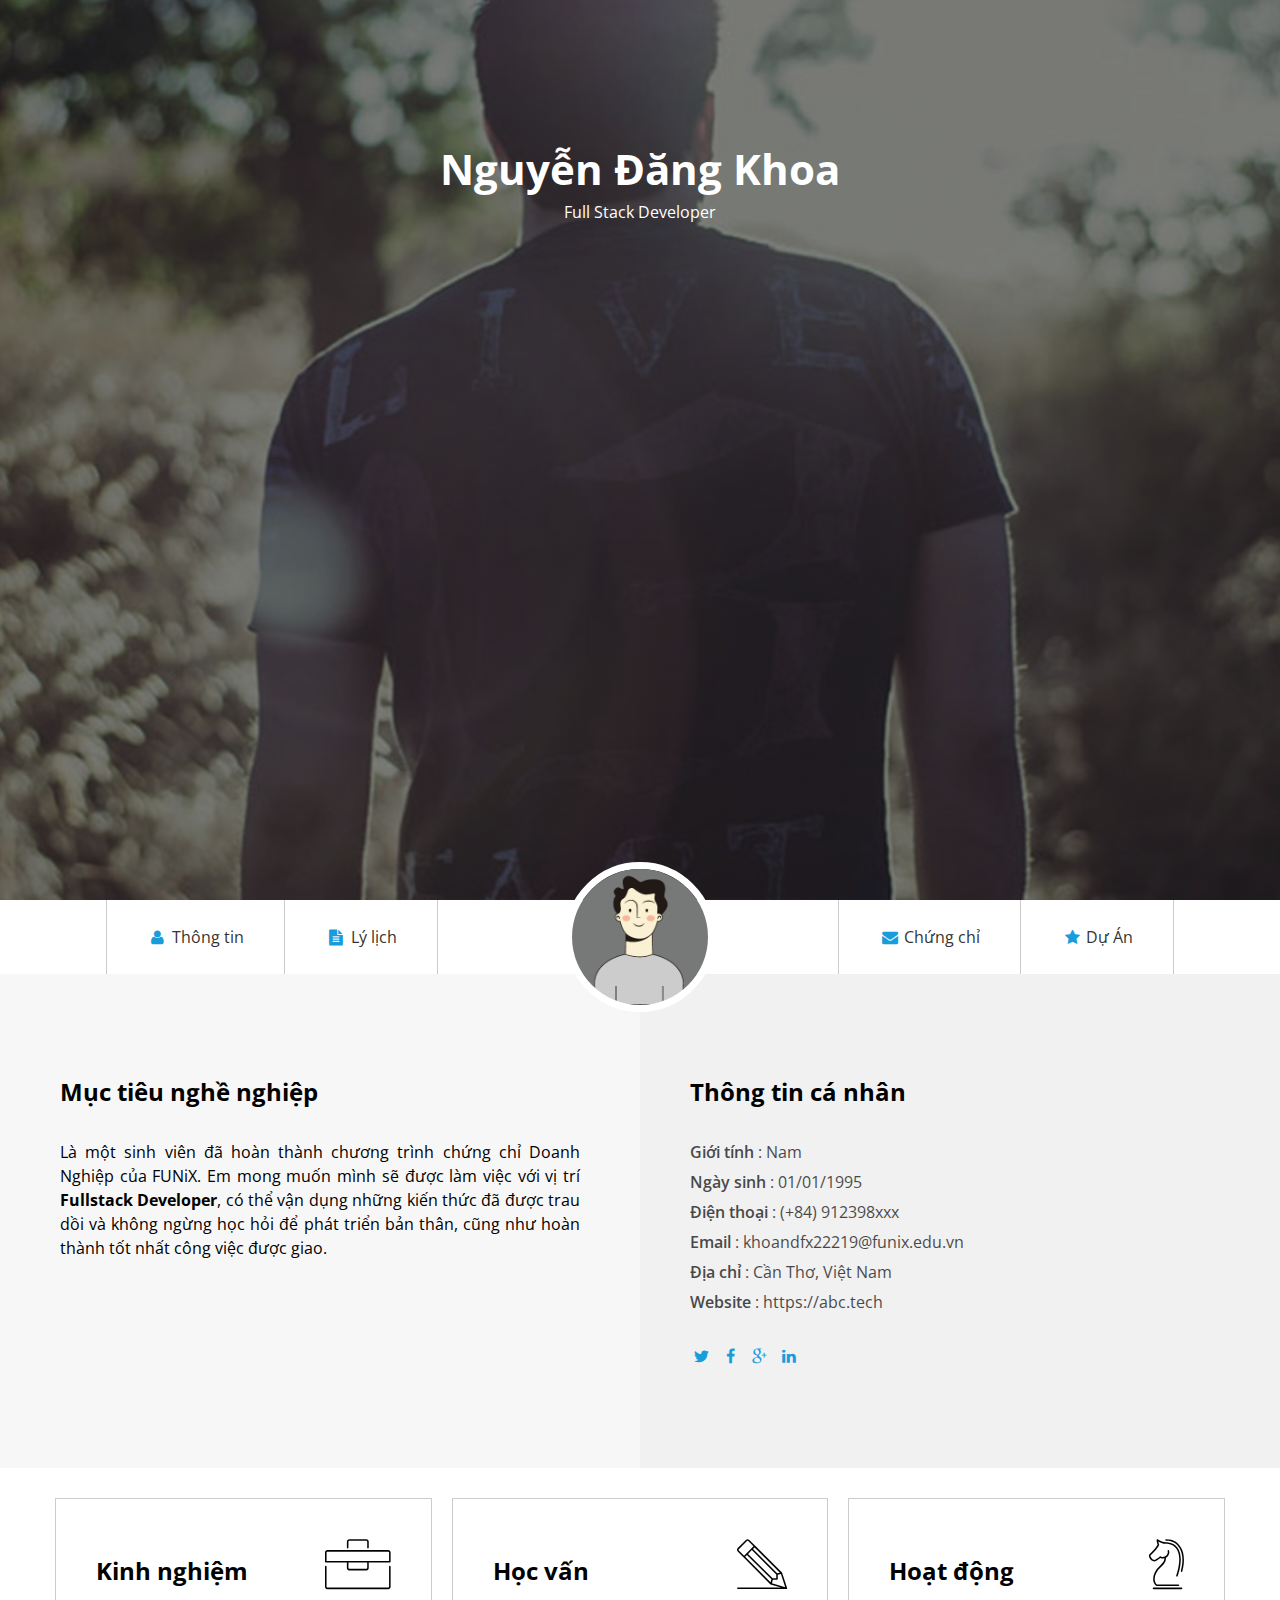
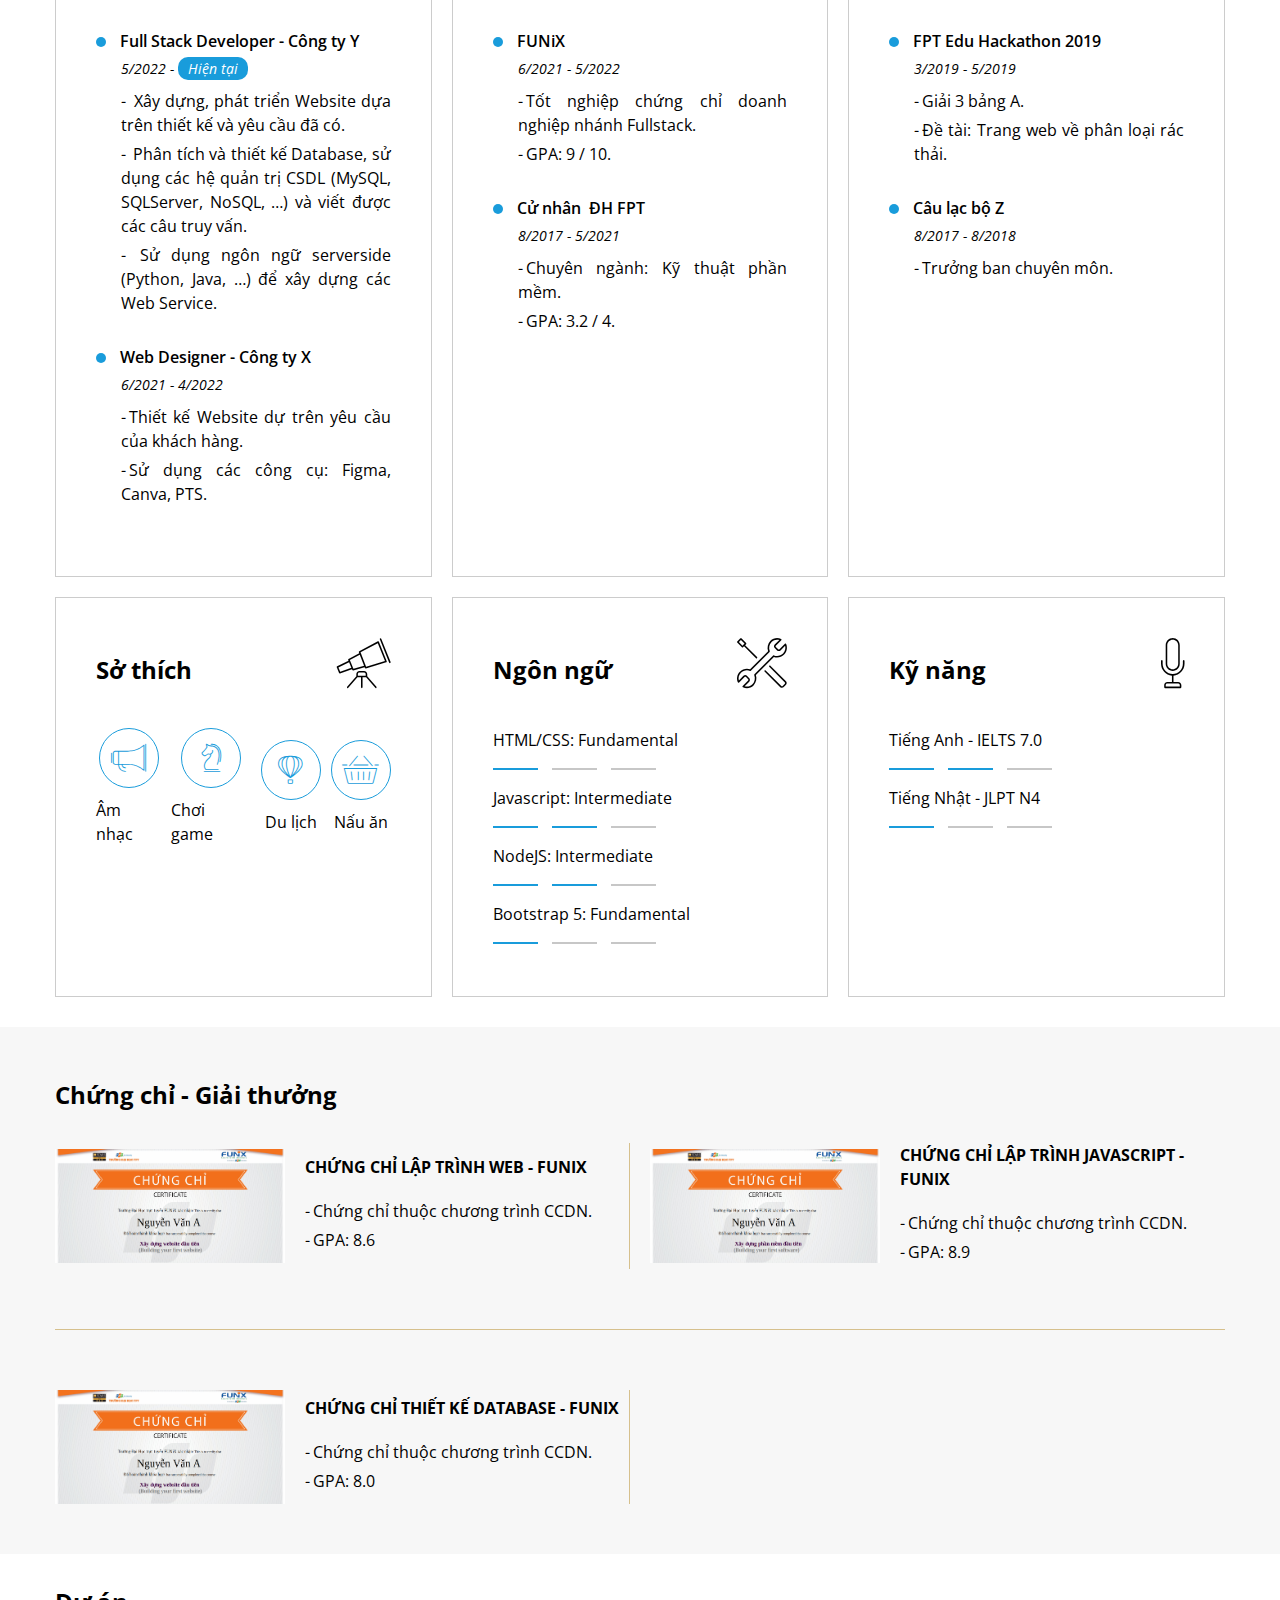
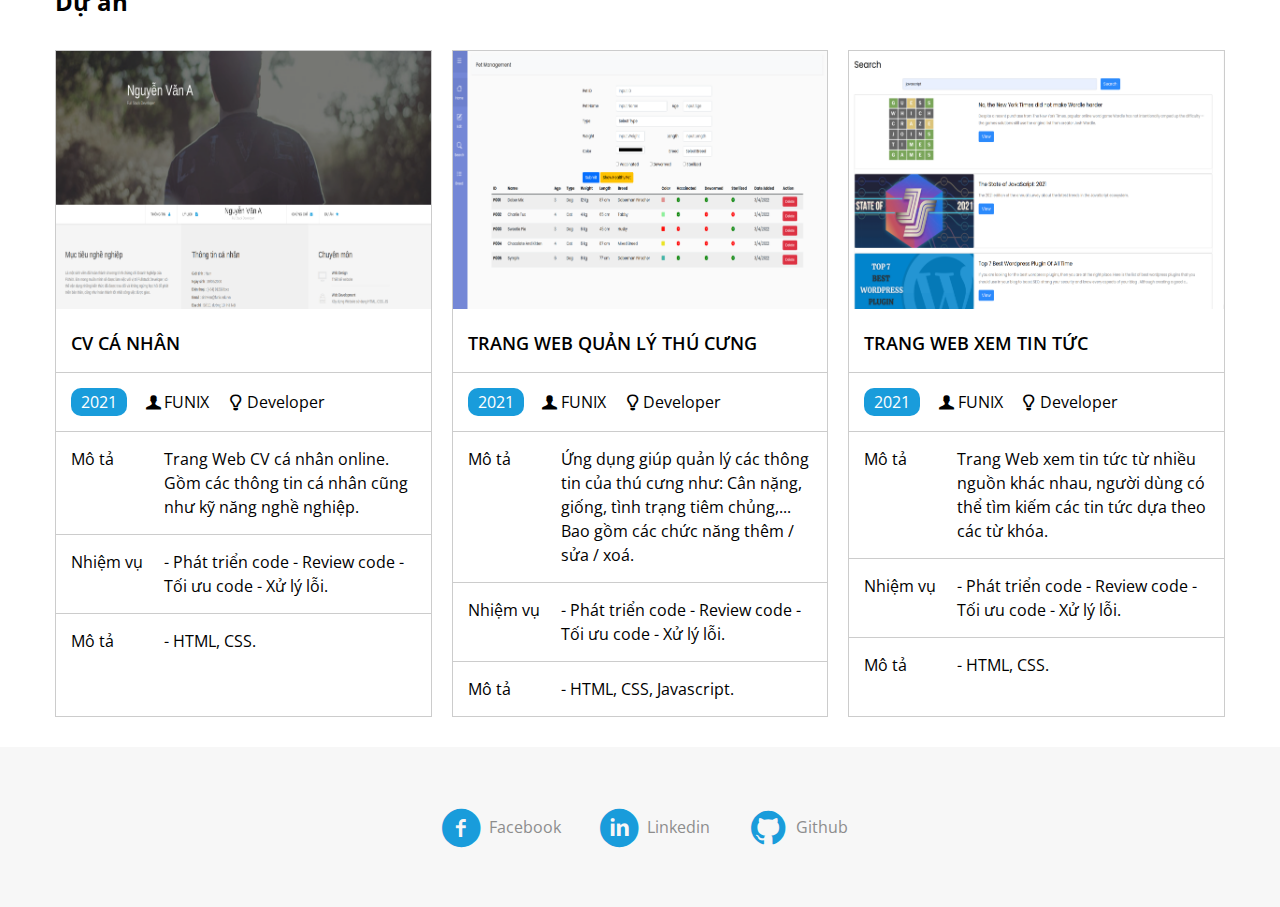
==== index.html @ 851470b5 "first commit" ====
<!DOCTYPE html>
<html lang="en">
  <head>
    <meta charset="UTF-8" />
    <meta http-equiv="X-UA-Compatible" content="IE=edge" />
    <meta name="viewport" content="width=device-width, initial-scale=1.0" />
    <link rel="stylesheet" href="./css/font.css" />
    <link rel="stylesheet" href="./css/style.css" />
    <title>Assignment 02</title>
  </head>
  <body>
    <div id="banner">
      <!-- <img src="./images/banner.jpg" alt="banner image" class="banner-image" /> -->
      <div class="banner-text">
        <h1>Nguyễn Đăng Khoa</h1>
        <p>Full Stack Developer</p>
      </div>
    </div>
    <!-- END BANNER SECTION-->
    <section id="nav-bar">
      <nav class="container">
        <span class="nav-bar-link"
          ><i class="icon icon-user"></i><a href="#">Thông tin</a></span
        >
        <span class="nav-bar-link"
          ><i class="icon icon-doc-text-inv"></i><a href="#">Lý lịch</a></span
        >
        <span class="nav-bar-text">
          <!-- <h2>Nguyễn Đăng Khoa</h2>
          <p>Full Stack Developer</p> -->
          <img
            src="./images/default-avatar.webp"
            alt="avatar"
            class="nav-bar-avatar"
          />
        </span>
        <span class="nav-bar-link"
          ><i class="icon icon-mail-alt"></i><a href="#">Chứng chỉ</a></span
        >
        <span class="nav-bar-link"
          ><i class="icon icon-star-1"></i><a href="#">Dự Án</a></span
        >
      </nav>
    </section>
    <!-- END NAVBAR SECTION-->
    <section id="about">
      <div class="about-grid">
        <div id="target" class="bg-grey">
          <h2 class="section-title">Mục tiêu nghề nghiệp</h2>
          <p>
            Là một sinh viên đã hoàn thành chương trình chứng chỉ Doanh Nghiệp
            của FUNiX. Em mong muốn mình sẽ được làm việc với vị trí
            <b>Fullstack Developer</b>, có thể vận dụng những kiến thức đã được
            trau dồi và không ngừng học hỏi để phát triển bản thân, cũng như
            hoàn thành tốt nhất công việc được giao.
          </p>
        </div>
        <div id="personal-info">
          <h2 class="section-title">Thông tin cá nhân</h2>
          <ul class="mt-40 info">
            <li><span class="info-title">Giới tính</span> : Nam</li>
            <li><span class="info-title">Ngày sinh</span> : 01/01/1995</li>
            <li>
              <span class="info-title">Điện thoại</span> : (+84) 912398xxx
            </li>
            <li>
              <span class="info-title">Email</span> : khoandfx22219@funix.edu.vn
            </li>
            <li><span class="info-title">Địa chỉ</span> : Cần Thơ, Việt Nam</li>
            <li><span class="info-title">Website</span> : https://abc.tech</li>
          </ul>
          <div class="icon-socials-list">
            <span class="icon-social"><i class="icon icon-twitter"></i></span>
            <span class="icon-social"><i class="icon icon-facebook"></i></span>
            <span class="icon-social"><i class="icon icon-gplus"></i></span>
            <span class="icon-social"><i class="icon icon-linkedin"></i></span>
          </div>
        </div>
      </div>
    </section>
    <!-- END ABOUT SECTION -->
    <section id="job-info">
      <div class="container grid-container">
        <div class="experience job-info-box">
          <div class="job-info-header">
            <h2>Kinh nghiệm</h2>
            <i class="ic-toolbox"></i>
          </div>
          <ul class="info-title-list">
            <li>
              <span class="info-title">Full Stack Developer - Công ty Y</span>
              <p class="text-timeline">
                5/2022 - <span class="text-highlight">Hiện tại</span>
              </p>
              <ul class="info-details">
                <li>
                  Xây dựng, phát triển Website dựa trên thiết kế và yêu cầu đã
                  có.
                </li>
                <li>
                  Phân tích và thiết kế Database, sử dụng các hệ quản trị CSDL
                  (MySQL, SQLServer, NoSQL, …) và viết được các câu truy vấn.
                </li>
                <li>
                  Sử dụng ngôn ngữ server­side (Python, Java, …) để xây dựng các
                  Web Service.
                </li>
              </ul>
            </li>
            <li>
              <span class="info-title">Web Designer - Công ty X</span>
              <p class="text-timeline">6/2021 - 4/2022</p>
              <ul class="info-details">
                <li>Thiết kế Website dự trên yêu cầu của khách hàng.</li>
                <li>Sử dụng các công cụ: Figma, Canva, PTS.</li>
              </ul>
            </li>
          </ul>
        </div>
        <div class="education job-info-box">
          <div class="job-info-header">
            <h2>Học vấn</h2>
            <i class="ic-pencil"></i>
          </div>
          <ul class="info-title-list">
            <li>
              <span class="info-title">FUNiX</span>
              <p class="text-timeline">6/2021 - 5/2022</p>
              <ul class="info-details">
                <li>Tốt nghiệp chứng chỉ doanh nghiệp nhánh Fullstack.</li>
                <li>GPA: 9 / 10.</li>
              </ul>
            </li>
            <li>
              <span class="info-title">Cử nhân ­ ĐH FPT</span>
              <p class="text-timeline">8/2017 - 5/2021</p>
              <ul class="info-details">
                <li>Chuyên ngành: Kỹ thuật phần mềm.</li>
                <li>GPA: 3.2 / 4.</li>
              </ul>
            </li>
          </ul>
        </div>
        <div class="activity job-info-box">
          <div class="job-info-header">
            <h2>Hoạt động</h2>
            <i class="ic-strategy"></i>
          </div>
          <ul class="info-title-list">
            <li>
              <span class="info-title">FPT Edu Hackathon 2019</span>
              <p class="text-timeline">3/2019 - 5/2019</p>
              <ul class="info-details">
                <li>Giải 3 bảng A.</li>
                <li>Đề tài: Trang web về phân loại rác thải.</li>
              </ul>
            </li>
            <li>
              <span class="info-title">Câu lạc bộ Z</span>
              <p class="text-timeline">8/2017 - 8/2018</p>
              <ul class="info-details">
                <li>Trưởng ban chuyên môn.</li>
              </ul>
            </li>
          </ul>
        </div>
        <div class="hobby job-info-box">
          <div class="job-info-header">
            <h2>Sở thích</h2>
            <i class="ic-telescope"></i>
          </div>
          <div class="hobby-list">
            <div class="hobby-item">
              <span class="hobby-icon"><i class="ic-megaphone"></i></span>
              <p class="hobby-text">Âm nhạc</p>
            </div>
            <div class="hobby-item">
              <span class="hobby-icon"><i class="ic-strategy"></i></span>
              <p class="hobby-text">Chơi game</p>
            </div>
            <div class="hobby-item">
              <span class="hobby-icon"><i class="ic-hotairballoon"></i></span>
              <p class="hobby-text">Du lịch</p>
            </div>
            <div class="hobby-item">
              <span class="hobby-icon"><i class="ic-basket"></i></span>
              <p class="hobby-text">Nấu ăn</p>
            </div>
          </div>
        </div>
        <div class="language job-info-box">
          <div class="job-info-header">
            <h2>Ngôn ngữ</h2>
            <i class="ic-tools-2"></i>
          </div>
          <div class="skill-item">
            <p class="skill-name">HTML/CSS: Fundamental</p>
            <div class="skill-point">
              <span class="point"></span>
              <span class="point-placeholder"></span>
              <span class="point-placeholder"></span>
            </div>
          </div>
          <div class="skill-item">
            <p class="skill-name">Javascript: Intermediate</p>
            <div class="skill-point">
              <span class="point"></span>
              <span class="point"></span>
              <span class="point-placeholder"></span>
            </div>
          </div>
          <div class="skill-item">
            <p class="skill-name">NodeJS: Intermediate</p>
            <div class="skill-point">
              <span class="point"></span>
              <span class="point"></span>
              <span class="point-placeholder"></span>
            </div>
          </div>
          <div class="skill-item">
            <p class="skill-name">Bootstrap 5: Fundamental</p>
            <div class="skill-point">
              <span class="point"></span>
              <span class="point-placeholder"></span>
              <span class="point-placeholder"></span>
            </div>
          </div>
        </div>
        <div class="skill job-info-box">
          <div class="job-info-header">
            <h2>Kỹ năng</h2>
            <i class="ic-mic"></i>
          </div>
          <div class="skill-item">
            <p class="skill-name">Tiếng Anh - IELTS 7.0</p>
            <div class="skill-point">
              <span class="point"></span>
              <span class="point"></span>
              <span class="point-placeholder"></span>
            </div>
          </div>
          <div class="skill-item">
            <p class="skill-name">Tiếng Nhật - JLPT N4</p>
            <div class="skill-point">
              <span class="point"></span>
              <span class="point-placeholder"></span>
              <span class="point-placeholder"></span>
            </div>
          </div>
        </div>
      </div>
    </section>
    <section id="certificate" class="bg-grey">
      <div class="container">
        <h2 class="section-title">Chứng chỉ - Giải thưởng</h2>
        <div class="certificate-group-item">
          <div class="certificate-item">
            <img
              src="./images/Cert_WEB.png"
              alt="certificate image"
              class="certificate-img"
            />
            <div class="certificate-content">
              <h3 class="certificate-name">CHỨNG CHỈ LẬP TRÌNH WEB - FUNIX</h3>
              <ul class="certificate-details">
                <li>Chứng chỉ thuộc chương trình CCDN.</li>
                <li>GPA: 8.6</li>
              </ul>
            </div>
          </div>
          <div class="certificate-item">
            <img
              src="./images/Cert_PRF.png"
              alt="certificate image"
              class="certificate-img"
            />
            <div class="certificate-content">
              <h3 class="certificate-name">
                CHỨNG CHỈ LẬP TRÌNH JAVASCRIPT - FUNIX
              </h3>
              <ul class="certificate-details">
                <li>Chứng chỉ thuộc chương trình CCDN.</li>
                <li>GPA: 8.9</li>
              </ul>
            </div>
          </div>
        </div>
        <hr />
        <div class="certificate-group-item">
          <div class="certificate-item">
            <img
              src="./images/Cert_DBI.png"
              alt="certificate image"
              class="certificate-img"
            />
            <div class="certificate-content">
              <h3 class="certificate-name">
                CHỨNG CHỈ THIẾT KẾ DATABASE - FUNIX
              </h3>
              <ul class="certificate-details">
                <li>Chứng chỉ thuộc chương trình CCDN.</li>
                <li>GPA: 8.0</li>
              </ul>
            </div>
          </div>
        </div>
      </div>
    </section>
    <!-- END JOB INFO SECTION -->
    <section id="project">
      <div class="container">
        <h2 class="section-title">Dự án</h2>
        <div class="project-grid">
          <div class="project-item">
            <img
              src="./images/project_1.png"
              alt="project image"
              class="project-image"
            />
            <h3 class="project-title">cv cá nhân</h3>
            <div class="project-overview">
              <span class="text-highlight">2021</span>
              <span class="project-duty"><i class="icon-user-1"></i>FUNIX</span>
              <span class="project-duty"
                ><i class="icon-lamp"></i>Developer</span
              >
            </div>
            <div class="project-info">
              <p class="project-info-title">Mô tả</p>
              <p class="project-info-content">
                Trang Web CV cá nhân online. Gồm các thông tin cá nhân cũng như
                kỹ năng nghề nghiệp.
              </p>
            </div>
            <div class="project-info">
              <p class="project-info-title">Nhiệm vụ</p>
              <p class="project-info-content">
                - Phát triển code - Review code - Tối ưu code - Xử lý lỗi.
              </p>
            </div>
            <div class="project-info">
              <p class="project-info-title">Mô tả</p>
              <p class="project-info-content">- HTML, CSS.</p>
            </div>
          </div>
          <!-- END ONE PROJECT ITEM -->
          <div class="project-item">
            <img
              src="./images/project_2.png"
              alt="project image"
              class="project-image"
            />
            <h3 class="project-title">trang web quản lý thú cưng</h3>
            <div class="project-overview">
              <span class="text-highlight">2021</span>
              <span class="project-duty"><i class="icon-user-1"></i>FUNIX</span>
              <span class="project-duty"
                ><i class="icon-lamp"></i>Developer</span
              >
            </div>
            <div class="project-info">
              <p class="project-info-title">Mô tả</p>
              <p class="project-info-content">
                Ứng dụng giúp quản lý các thông tin của thú cưng như: Cân nặng,
                giống, tình trạng tiêm chủng,... Bao gồm các chức năng thêm /
                sửa / xoá.
              </p>
            </div>
            <div class="project-info">
              <p class="project-info-title">Nhiệm vụ</p>
              <p class="project-info-content">
                - Phát triển code - Review code - Tối ưu code - Xử lý lỗi.
              </p>
            </div>
            <div class="project-info">
              <p class="project-info-title">Mô tả</p>
              <p class="project-info-content">- HTML, CSS, Javascript.</p>
            </div>
          </div>
          <!-- END ONE PROJECT ITEM -->
          <div class="project-item">
            <img
              src="./images/project_3.png"
              alt="project image"
              class="project-image"
            />
            <h3 class="project-title">trang web xem tin tức</h3>
            <div class="project-overview">
              <span class="text-highlight">2021</span>
              <span class="project-duty"><i class="icon-user-1"></i>FUNIX</span>
              <span class="project-duty"
                ><i class="icon-lamp"></i>Developer</span
              >
            </div>
            <div class="project-info">
              <p class="project-info-title">Mô tả</p>
              <p class="project-info-content">
                Trang Web xem tin tức từ nhiều nguồn khác nhau, người dùng có
                thể tìm kiếm các tin tức dựa theo các từ khóa.
              </p>
            </div>
            <div class="project-info">
              <p class="project-info-title">Nhiệm vụ</p>
              <p class="project-info-content">
                - Phát triển code - Review code - Tối ưu code - Xử lý lỗi.
              </p>
            </div>
            <div class="project-info">
              <p class="project-info-title">Mô tả</p>
              <p class="project-info-content">- HTML, CSS.</p>
            </div>
          </div>
          <!-- END ONE PROJECT ITEM -->
        </div>
      </div>
    </section>
    <!-- END PROJECT SECTION -->
    <section id="footer" class="bg-grey">
      <div class="container">
        <ul class="footer-social-list">
          <li>
            <span class="social-icon"
              ><i class="icon-facebook-circled"></i></span
            >Facebook
          </li>
          <li>
            <span class="social-icon"
              ><i class="icon-linkedin-circled"></i></span
            >Linkedin
          </li>
          <li>
            <span class="social-icon"><i class="icon-github-circled"></i></span
            >Github
          </li>
        </ul>
      </div>
    </section>
    <!-- END FOOTER SECTION -->
  </body>
</html>
---- css/font.css ----
@font-face {
  font-family: 'open_sanslight';
  src: url('../fonts/OpenSans-Light-webfont.eot');
  src: url('../fonts/OpenSans-Light-webfont.eot#iefix')
      format('embedded-opentype'),
    url('../fonts/OpenSans-Light-webfont.woff') format('woff'),
    url('../fonts/OpenSans-Light-webfont.ttf') format('truetype'),
    url('../fonts/OpenSans-Light-webfont.svg#open_sanslight') format('svg');
  font-weight: normal;
  font-style: normal;
}

@font-face {
  font-family: 'open_sansitalic';
  src: url('../fonts/OpenSans-Italic-webfont.eot');
  src: url('../fonts/OpenSans-Italic-webfont.eot#iefix')
      format('embedded-opentype'),
    url('../fonts/OpenSans-Italic-webfont.woff') format('woff'),
    url('../fonts/OpenSans-Italic-webfont.ttf') format('truetype'),
    url('../fonts/OpenSans-Italic-webfont.svg#open_sansitalic') format('svg');
  font-weight: normal;
  font-style: normal;
}

@font-face {
  font-family: 'open_sanssemibold';
  src: url('../fonts/OpenSans-Semibold-webfont.eot');
  src: url('../fonts/OpenSans-Semibold-webfont.eot#iefix')
      format('embedded-opentype'),
    url('../fonts/OpenSans-Semibold-webfont.woff') format('woff'),
    url('../fonts/OpenSans-Semibold-webfont.ttf') format('truetype'),
    url('../fonts/OpenSans-Semibold-webfont.svg#open_sanssemibold')
      format('svg');
  font-weight: normal;
  font-style: normal;
}

@font-face {
  font-family: 'open_sanslight_italic';
  src: url('../fonts/OpenSans-LightItalic-webfont.eot');
  src: url('../fonts/OpenSans-LightItalic-webfont.eot#iefix')
      format('embedded-opentype'),
    url('../fonts/OpenSans-LightItalic-webfont.woff') format('woff'),
    url('../fonts/OpenSans-LightItalic-webfont.ttf') format('truetype'),
    url('../fonts/OpenSans-LightItalic-webfont.svg#open_sanslight_italic')
      format('svg');
  font-weight: normal;
  font-style: normal;
}

@font-face {
  font-family: 'open_sansregular';
  src: url('../fonts/OpenSans-Regular-webfont.eot');
  src: url('../fonts/OpenSans-Regular-webfont.eot#iefix')
      format('embedded-opentype'),
    url('../fonts/OpenSans-Regular-webfont.woff') format('woff'),
    url('../fonts/OpenSans-Regular-webfont.ttf') format('truetype'),
    url('../fonts/OpenSans-Regular-webfont.svg#open_sansregular') format('svg');
  font-weight: normal;
  font-style: normal;
}

@font-face {
  font-family: 'fontello';
  src: url('../fonts/fontello.eot');
  src: url('../fonts/fontello.eot#iefix') format('embedded-opentype'),
    url('../fonts/fontello.woff') format('woff'),
    url('../fonts/fontello.ttf') format('truetype'),
    url('../fonts/fontello.svg#fontello') format('svg');
  font-weight: normal;
  font-style: normal;
}

[class^='icon-']:before,
[class*=' icon-']:before {
  font-family: 'fontello';
  font-style: normal;
  font-weight: normal;
  speak: none;

  display: inline-block;
  text-decoration: inherit;
  width: 1em;
  margin-right: 0.2em;
  text-align: center;
  /* opacity: .8; */

  /* For safety - reset parent styles, that can break glyph codes*/
  font-variant: normal;
  text-transform: none;

  /* fix buttons height, for twitter bootstrap */
  line-height: 1em;

  /* Animation center compensation - margins should be symmetric */
  /* remove if not needed */
  margin-left: 0.2em;

  /* you can be more comfortable with increased icons size */
  /* font-size: 120%; */

  /* Font smoothing. That was taken from TWBS */
  -webkit-font-smoothing: antialiased;
  -moz-osx-font-smoothing: grayscale;

  /* Uncomment for 3D effect */
  /* text-shadow: 1px 1px 1px rgba(127, 127, 127, 0.3); */
}

.icon-emo-happy:before {
  content: '\e800';
}

/* '' */
.icon-emo-wink:before {
  content: '\e801';
}

/* '' */
.icon-emo-wink2:before {
  content: '\e802';
}

/* '' */
.icon-emo-unhappy:before {
  content: '\e803';
}

/* '' */
.icon-emo-sleep:before {
  content: '\e804';
}

/* '' */
.icon-emo-thumbsup:before {
  content: '\e805';
}

/* '' */
.icon-emo-devil:before {
  content: '\e806';
}

/* '' */
.icon-emo-surprised:before {
  content: '\e807';
}

/* '' */
.icon-emo-tongue:before {
  content: '\e808';
}

/* '' */
.icon-emo-coffee:before {
  content: '\e809';
}

/* '' */
.icon-emo-sunglasses:before {
  content: '\e80a';
}

/* '' */
.icon-emo-displeased:before {
  content: '\e80b';
}

/* '' */
.icon-emo-beer:before {
  content: '\e80c';
}

/* '' */
.icon-emo-grin:before {
  content: '\e80d';
}

/* '' */
.icon-emo-angry:before {
  content: '\e80e';
}

/* '' */
.icon-emo-saint:before {
  content: '\e80f';
}

/* '' */
.icon-emo-cry:before {
  content: '\e810';
}

/* '' */
.icon-emo-shoot:before {
  content: '\e811';
}

/* '' */
.icon-emo-squint:before {
  content: '\e812';
}

/* '' */
.icon-emo-laugh:before {
  content: '\e813';
}

/* '' */
.icon-spin1:before {
  content: '\e814';
}

/* '' */
.icon-spin2:before {
  content: '\e815';
}

/* '' */
.icon-spin3:before {
  content: '\e816';
}

/* '' */
.icon-spin4:before {
  content: '\e817';
}

/* '' */
.icon-spin5:before {
  content: '\e818';
}

/* '' */
.icon-spin6:before {
  content: '\e819';
}

/* '' */
.icon-firefox:before {
  content: '\e81a';
}

/* '' */
.icon-chrome:before {
  content: '\e81b';
}

/* '' */
.icon-opera:before {
  content: '\e81c';
}

/* '' */
.icon-ie:before {
  content: '\e81d';
}

/* '' */
.icon-crown:before {
  content: '\e81e';
}

/* '' */
.icon-crown-plus:before {
  content: '\e81f';
}

/* '' */
.icon-crown-minus:before {
  content: '\e820';
}

/* '' */
.icon-marquee:before {
  content: '\e821';
}

/* '' */
.icon-glass:before {
  content: '\e822';
}

/* '' */
.icon-music:before {
  content: '\e823';
}

/* '' */
.icon-search:before {
  content: '\e824';
}

/* '' */
.icon-mail:before {
  content: '\e825';
}

/* '' */
.icon-mail-alt:before {
  content: '\e826';
}

/* '' */
.icon-mail-squared:before {
  content: '\e827';
}

/* '' */
.icon-heart:before {
  content: '\e828';
}

/* '' */
.icon-heart-empty:before {
  content: '\e829';
}

/* '' */
.icon-star-1:before {
  content: '\e82a';
}

/* '' */
.icon-star-empty-1:before {
  content: '\e82b';
}

/* '' */
.icon-star-half:before {
  content: '\e82c';
}

/* '' */
.icon-star-half-alt:before {
  content: '\e82d';
}

/* '' */
.icon-user:before {
  content: '\e82e';
}

/* '' */
.icon-user-plus:before {
  content: '\e82f';
}

/* '' */
.icon-user-times:before {
  content: '\e830';
}

/* '' */
.icon-users:before {
  content: '\e831';
}

/* '' */
.icon-male:before {
  content: '\e832';
}

/* '' */
.icon-female:before {
  content: '\e833';
}

/* '' */
.icon-child:before {
  content: '\e834';
}

/* '' */
.icon-user-secret:before {
  content: '\e835';
}

/* '' */
.icon-video:before {
  content: '\e836';
}

/* '' */
.icon-videocam:before {
  content: '\e837';
}

/* '' */
.icon-picture:before {
  content: '\e838';
}

/* '' */
.icon-camera:before {
  content: '\e839';
}

/* '' */
.icon-camera-alt:before {
  content: '\e83a';
}

/* '' */
.icon-th-large:before {
  content: '\e83b';
}

/* '' */
.icon-th:before {
  content: '\e83c';
}

/* '' */
.icon-th-list:before {
  content: '\e83d';
}

/* '' */
.icon-ok:before {
  content: '\e83e';
}

/* '' */
.icon-ok-circled:before {
  content: '\e83f';
}

/* '' */
.icon-ok-circled2:before {
  content: '\e840';
}

/* '' */
.icon-ok-squared:before {
  content: '\e841';
}

/* '' */
.icon-cancel:before {
  content: '\e842';
}

/* '' */
.icon-cancel-circled:before {
  content: '\e843';
}

/* '' */
.icon-cancel-circled2:before {
  content: '\e844';
}

/* '' */
.icon-plus:before {
  content: '\e845';
}

/* '' */
.icon-plus-circled:before {
  content: '\e846';
}

/* '' */
.icon-plus-squared:before {
  content: '\e847';
}

/* '' */
.icon-plus-squared-alt:before {
  content: '\e848';
}

/* '' */
.icon-minus:before {
  content: '\e849';
}

/* '' */
.icon-minus-circled:before {
  content: '\e84a';
}

/* '' */
.icon-minus-squared:before {
  content: '\e84b';
}

/* '' */
.icon-minus-squared-alt:before {
  content: '\e84c';
}

/* '' */
.icon-help:before {
  content: '\e84d';
}

/* '' */
.icon-help-circled:before {
  content: '\e84e';
}

/* '' */
.icon-info-circled:before {
  content: '\e84f';
}

/* '' */
.icon-info:before {
  content: '\e850';
}

/* '' */
.icon-home:before {
  content: '\e851';
}

/* '' */
.icon-link:before {
  content: '\e852';
}

/* '' */
.icon-unlink:before {
  content: '\e853';
}

/* '' */
.icon-link-ext:before {
  content: '\e854';
}

/* '' */
.icon-link-ext-alt:before {
  content: '\e855';
}

/* '' */
.icon-attach:before {
  content: '\e856';
}

/* '' */
.icon-lock:before {
  content: '\e857';
}

/* '' */
.icon-lock-open:before {
  content: '\e858';
}

/* '' */
.icon-lock-open-alt:before {
  content: '\e859';
}

/* '' */
.icon-pin:before {
  content: '\e85a';
}

/* '' */
.icon-eye:before {
  content: '\e85b';
}

/* '' */
.icon-eye-off:before {
  content: '\e85c';
}

/* '' */
.icon-tag-1:before {
  content: '\e85d';
}

/* '' */
.icon-tags:before {
  content: '\e85e';
}

/* '' */
.icon-bookmark:before {
  content: '\e85f';
}

/* '' */
.icon-bookmark-empty:before {
  content: '\e860';
}

/* '' */
.icon-flag:before {
  content: '\e861';
}

/* '' */
.icon-flag-empty:before {
  content: '\e862';
}

/* '' */
.icon-flag-checkered:before {
  content: '\e863';
}

/* '' */
.icon-thumbs-up:before {
  content: '\e864';
}

/* '' */
.icon-thumbs-down:before {
  content: '\e865';
}

/* '' */
.icon-thumbs-up-alt:before {
  content: '\e866';
}

/* '' */
.icon-thumbs-down-alt:before {
  content: '\e867';
}

/* '' */
.icon-download:before {
  content: '\e868';
}

/* '' */
.icon-upload:before {
  content: '\e869';
}

/* '' */
.icon-download-cloud:before {
  content: '\e86a';
}

/* '' */
.icon-upload-cloud:before {
  content: '\e86b';
}

/* '' */
.icon-reply:before {
  content: '\e86c';
}

/* '' */
.icon-reply-all:before {
  content: '\e86d';
}

/* '' */
.icon-forward:before {
  content: '\e86e';
}

/* '' */
.icon-quote-left:before {
  content: '\e86f';
}

/* '' */
.icon-quote-right:before {
  content: '\e870';
}

/* '' */
.icon-code:before {
  content: '\e871';
}

/* '' */
.icon-export:before {
  content: '\e872';
}

/* '' */
.icon-export-alt:before {
  content: '\e873';
}

/* '' */
.icon-share:before {
  content: '\e874';
}

/* '' */
.icon-share-squared:before {
  content: '\e875';
}

/* '' */
.icon-pencil:before {
  content: '\e876';
}

/* '' */
.icon-pencil-squared:before {
  content: '\e877';
}

/* '' */
.icon-edit:before {
  content: '\e878';
}

/* '' */
.icon-print:before {
  content: '\e879';
}

/* '' */
.icon-retweet:before {
  content: '\e87a';
}

/* '' */
.icon-keyboard:before {
  content: '\e87b';
}

/* '' */
.icon-gamepad:before {
  content: '\e87c';
}

/* '' */
.icon-comment:before {
  content: '\e87d';
}

/* '' */
.icon-chat:before {
  content: '\e87e';
}

/* '' */
.icon-comment-empty:before {
  content: '\e87f';
}

/* '' */
.icon-chat-empty:before {
  content: '\e880';
}

/* '' */
.icon-bell:before {
  content: '\e881';
}

/* '' */
.icon-bell-alt:before {
  content: '\e882';
}

/* '' */
.icon-bell-off:before {
  content: '\e883';
}

/* '' */
.icon-bell-off-empty:before {
  content: '\e884';
}

/* '' */
.icon-attention-alt:before {
  content: '\e885';
}

/* '' */
.icon-attention:before {
  content: '\e886';
}

/* '' */
.icon-attention-circled:before {
  content: '\e887';
}

/* '' */
.icon-location:before {
  content: '\e888';
}

/* '' */
.icon-direction:before {
  content: '\e889';
}

/* '' */
.icon-compass:before {
  content: '\e88a';
}

/* '' */
.icon-trash:before {
  content: '\e88b';
}

/* '' */
.icon-trash-empty:before {
  content: '\e88c';
}

/* '' */
.icon-doc:before {
  content: '\e88d';
}

/* '' */
.icon-docs:before {
  content: '\e88e';
}

/* '' */
.icon-doc-text:before {
  content: '\e88f';
}

/* '' */
.icon-doc-inv:before {
  content: '\e890';
}

/* '' */
.icon-doc-text-inv:before {
  content: '\e891';
}

/* '' */
.icon-file-pdf:before {
  content: '\e892';
}

/* '' */
.icon-file-word:before {
  content: '\e893';
}

/* '' */
.icon-file-excel:before {
  content: '\e894';
}

/* '' */
.icon-file-powerpoint:before {
  content: '\e895';
}

/* '' */
.icon-file-image:before {
  content: '\e896';
}

/* '' */
.icon-file-archive:before {
  content: '\e897';
}

/* '' */
.icon-file-audio:before {
  content: '\e898';
}

/* '' */
.icon-file-video:before {
  content: '\e899';
}

/* '' */
.icon-file-code:before {
  content: '\e89a';
}

/* '' */
.icon-folder:before {
  content: '\e89b';
}

/* '' */
.icon-folder-open:before {
  content: '\e89c';
}

/* '' */
.icon-folder-empty:before {
  content: '\e89d';
}

/* '' */
.icon-folder-open-empty:before {
  content: '\e89e';
}

/* '' */
.icon-box:before {
  content: '\e89f';
}

/* '' */
.icon-rss:before {
  content: '\e8a0';
}

/* '' */
.icon-rss-squared:before {
  content: '\e8a1';
}

/* '' */
.icon-phone:before {
  content: '\e8a2';
}

/* '' */
.icon-phone-squared:before {
  content: '\e8a3';
}

/* '' */
.icon-fax:before {
  content: '\e8a4';
}

/* '' */
.icon-menu:before {
  content: '\e8a5';
}

/* '' */
.icon-cog:before {
  content: '\e8a6';
}

/* '' */
.icon-cog-alt:before {
  content: '\e8a7';
}

/* '' */
.icon-wrench:before {
  content: '\e8a8';
}

/* '' */
.icon-sliders:before {
  content: '\e8a9';
}

/* '' */
.icon-basket:before {
  content: '\e8aa';
}

/* '' */
.icon-cart-plus:before {
  content: '\e8ab';
}

/* '' */
.icon-cart-arrow-down:before {
  content: '\e8ac';
}

/* '' */
.icon-calendar:before {
  content: '\e8ad';
}

/* '' */
.icon-calendar-empty:before {
  content: '\e8ae';
}

/* '' */
.icon-login:before {
  content: '\e8af';
}

/* '' */
.icon-logout:before {
  content: '\e8b0';
}

/* '' */
.icon-mic:before {
  content: '\e8b1';
}

/* '' */
.icon-mute:before {
  content: '\e8b2';
}

/* '' */
.icon-volume-off:before {
  content: '\e8b3';
}

/* '' */
.icon-volume-down:before {
  content: '\e8b4';
}

/* '' */
.icon-volume-up:before {
  content: '\e8b5';
}

/* '' */
.icon-headphones:before {
  content: '\e8b6';
}

/* '' */
.icon-clock:before {
  content: '\e8b7';
}

/* '' */
.icon-lightbulb:before {
  content: '\e8b8';
}

/* '' */
.icon-block:before {
  content: '\e8b9';
}

/* '' */
.icon-resize-full:before {
  content: '\e8ba';
}

/* '' */
.icon-resize-full-alt:before {
  content: '\e8bb';
}

/* '' */
.icon-resize-small:before {
  content: '\e8bc';
}

/* '' */
.icon-resize-vertical:before {
  content: '\e8bd';
}

/* '' */
.icon-resize-horizontal:before {
  content: '\e8be';
}

/* '' */
.icon-move:before {
  content: '\e8bf';
}

/* '' */
.icon-zoom-in:before {
  content: '\e8c0';
}

/* '' */
.icon-zoom-out:before {
  content: '\e8c1';
}

/* '' */
.icon-down-circled2:before {
  content: '\e8c2';
}

/* '' */
.icon-up-circled2:before {
  content: '\e8c3';
}

/* '' */
.icon-left-circled2:before {
  content: '\e8c4';
}

/* '' */
.icon-right-circled2:before {
  content: '\e8c5';
}

/* '' */
.icon-down-dir:before {
  content: '\e8c6';
}

/* '' */
.icon-up-dir:before {
  content: '\e8c7';
}

/* '' */
.icon-left-dir:before {
  content: '\e8c8';
}

/* '' */
.icon-right-dir:before {
  content: '\e8c9';
}

/* '' */
.icon-down-open:before {
  content: '\e8ca';
}

/* '' */
.icon-left-open:before {
  content: '\e8cb';
}

/* '' */
.icon-right-open:before {
  content: '\e8cc';
}

/* '' */
.icon-up-open:before {
  content: '\e8cd';
}

/* '' */
.icon-angle-left:before {
  content: '\e8ce';
}

/* '' */
.icon-angle-right:before {
  content: '\e8cf';
}

/* '' */
.icon-angle-up:before {
  content: '\e8d0';
}

/* '' */
.icon-angle-down:before {
  content: '\e8d1';
}

/* '' */
.icon-angle-circled-left:before {
  content: '\e8d2';
}

/* '' */
.icon-angle-circled-right:before {
  content: '\e8d3';
}

/* '' */
.icon-angle-circled-up:before {
  content: '\e8d4';
}

/* '' */
.icon-angle-circled-down:before {
  content: '\e8d5';
}

/* '' */
.icon-angle-double-left:before {
  content: '\e8d6';
}

/* '' */
.icon-angle-double-right:before {
  content: '\e8d7';
}

/* '' */
.icon-angle-double-up:before {
  content: '\e8d8';
}

/* '' */
.icon-angle-double-down:before {
  content: '\e8d9';
}

/* '' */
.icon-down:before {
  content: '\e8da';
}

/* '' */
.icon-left:before {
  content: '\e8db';
}

/* '' */
.icon-right:before {
  content: '\e8dc';
}

/* '' */
.icon-up:before {
  content: '\e8dd';
}

/* '' */
.icon-down-big:before {
  content: '\e8de';
}

/* '' */
.icon-left-big:before {
  content: '\e8df';
}

/* '' */
.icon-right-big:before {
  content: '\e8e0';
}

/* '' */
.icon-up-big:before {
  content: '\e8e1';
}

/* '' */
.icon-right-hand:before {
  content: '\e8e2';
}

/* '' */
.icon-left-hand:before {
  content: '\e8e3';
}

/* '' */
.icon-up-hand:before {
  content: '\e8e4';
}

/* '' */
.icon-down-hand:before {
  content: '\e8e5';
}

/* '' */
.icon-left-circled:before {
  content: '\e8e6';
}

/* '' */
.icon-right-circled:before {
  content: '\e8e7';
}

/* '' */
.icon-up-circled:before {
  content: '\e8e8';
}

/* '' */
.icon-down-circled:before {
  content: '\e8e9';
}

/* '' */
.icon-cw:before {
  content: '\e8ea';
}

/* '' */
.icon-ccw:before {
  content: '\e8eb';
}

/* '' */
.icon-arrows-cw:before {
  content: '\e8ec';
}

/* '' */
.icon-level-up:before {
  content: '\e8ed';
}

/* '' */
.icon-level-down:before {
  content: '\e8ee';
}

/* '' */
.icon-shuffle:before {
  content: '\e8ef';
}

/* '' */
.icon-exchange:before {
  content: '\e8f0';
}

/* '' */
.icon-history:before {
  content: '\e8f1';
}

/* '' */
.icon-expand:before {
  content: '\e8f2';
}

/* '' */
.icon-collapse:before {
  content: '\e8f3';
}

/* '' */
.icon-expand-right:before {
  content: '\e8f4';
}

/* '' */
.icon-collapse-left:before {
  content: '\e8f5';
}

/* '' */
.icon-play:before {
  content: '\e8f6';
}

/* '' */
.icon-play-circled:before {
  content: '\e8f7';
}

/* '' */
.icon-play-circled2:before {
  content: '\e8f8';
}

/* '' */
.icon-stop:before {
  content: '\e8f9';
}

/* '' */
.icon-pause:before {
  content: '\e8fa';
}

/* '' */
.icon-to-end:before {
  content: '\e8fb';
}

/* '' */
.icon-to-end-alt:before {
  content: '\e8fc';
}

/* '' */
.icon-to-start:before {
  content: '\e8fd';
}

/* '' */
.icon-to-start-alt:before {
  content: '\e8fe';
}

/* '' */
.icon-fast-fw:before {
  content: '\e8ff';
}

/* '' */
.icon-fast-bw:before {
  content: '\e900';
}

/* '' */
.icon-eject:before {
  content: '\e901';
}

/* '' */
.icon-target:before {
  content: '\e902';
}

/* '' */
.icon-signal:before {
  content: '\e903';
}

/* '' */
.icon-wifi:before {
  content: '\e904';
}

/* '' */
.icon-award:before {
  content: '\e905';
}

/* '' */
.icon-desktop:before {
  content: '\e906';
}

/* '' */
.icon-laptop:before {
  content: '\e907';
}

/* '' */
.icon-tablet:before {
  content: '\e908';
}

/* '' */
.icon-mobile:before {
  content: '\e909';
}

/* '' */
.icon-inbox:before {
  content: '\e90a';
}

/* '' */
.icon-globe:before {
  content: '\e90b';
}

/* '' */
.icon-sun:before {
  content: '\e90c';
}

/* '' */
.icon-cloud:before {
  content: '\e90d';
}

/* '' */
.icon-flash:before {
  content: '\e90e';
}

/* '' */
.icon-moon:before {
  content: '\e90f';
}

/* '' */
.icon-umbrella-1:before {
  content: '\e910';
}

/* '' */
.icon-flight:before {
  content: '\e911';
}

/* '' */
.icon-fighter-jet:before {
  content: '\e912';
}

/* '' */
.icon-paper-plane:before {
  content: '\e913';
}

/* '' */
.icon-paper-plane-empty:before {
  content: '\e914';
}

/* '' */
.icon-space-shuttle:before {
  content: '\e915';
}

/* '' */
.icon-leaf:before {
  content: '\e916';
}

/* '' */
.icon-font:before {
  content: '\e917';
}

/* '' */
.icon-bold:before {
  content: '\e918';
}

/* '' */
.icon-medium:before {
  content: '\e919';
}

/* '' */
.icon-italic:before {
  content: '\e91a';
}

/* '' */
.icon-header:before {
  content: '\e91b';
}

/* '' */
.icon-paragraph:before {
  content: '\e91c';
}

/* '' */
.icon-text-height:before {
  content: '\e91d';
}

/* '' */
.icon-text-width:before {
  content: '\e91e';
}

/* '' */
.icon-align-left:before {
  content: '\e91f';
}

/* '' */
.icon-align-center:before {
  content: '\e920';
}

/* '' */
.icon-align-right:before {
  content: '\e921';
}

/* '' */
.icon-align-justify:before {
  content: '\e922';
}

/* '' */
.icon-list:before {
  content: '\e923';
}

/* '' */
.icon-indent-left:before {
  content: '\e924';
}

/* '' */
.icon-indent-right:before {
  content: '\e925';
}

/* '' */
.icon-list-bullet:before {
  content: '\e926';
}

/* '' */
.icon-list-numbered:before {
  content: '\e927';
}

/* '' */
.icon-strike:before {
  content: '\e928';
}

/* '' */
.icon-underline:before {
  content: '\e929';
}

/* '' */
.icon-superscript:before {
  content: '\e92a';
}

/* '' */
.icon-subscript:before {
  content: '\e92b';
}

/* '' */
.icon-table:before {
  content: '\e92c';
}

/* '' */
.icon-columns:before {
  content: '\e92d';
}

/* '' */
.icon-crop:before {
  content: '\e92e';
}

/* '' */
.icon-scissors:before {
  content: '\e92f';
}

/* '' */
.icon-paste:before {
  content: '\e930';
}

/* '' */
.icon-briefcase:before {
  content: '\e931';
}

/* '' */
.icon-suitcase:before {
  content: '\e932';
}

/* '' */
.icon-ellipsis:before {
  content: '\e933';
}

/* '' */
.icon-ellipsis-vert:before {
  content: '\e934';
}

/* '' */
.icon-off:before {
  content: '\e935';
}

/* '' */
.icon-road:before {
  content: '\e936';
}

/* '' */
.icon-list-alt:before {
  content: '\e937';
}

/* '' */
.icon-qrcode:before {
  content: '\e938';
}

/* '' */
.icon-barcode:before {
  content: '\e939';
}

/* '' */
.icon-book:before {
  content: '\e93a';
}

/* '' */
.icon-ajust:before {
  content: '\e93b';
}

/* '' */
.icon-tint:before {
  content: '\e93c';
}

/* '' */
.icon-toggle-off:before {
  content: '\e93d';
}

/* '' */
.icon-toggle-on:before {
  content: '\e93e';
}

/* '' */
.icon-check:before {
  content: '\e93f';
}

/* '' */
.icon-check-empty:before {
  content: '\e940';
}

/* '' */
.icon-circle:before {
  content: '\e941';
}

/* '' */
.icon-circle-empty:before {
  content: '\e942';
}

/* '' */
.icon-circle-thin:before {
  content: '\e943';
}

/* '' */
.icon-circle-notch:before {
  content: '\e944';
}

/* '' */
.icon-dot-circled:before {
  content: '\e945';
}

/* '' */
.icon-asterisk:before {
  content: '\e946';
}

/* '' */
.icon-gift:before {
  content: '\e947';
}

/* '' */
.icon-fire:before {
  content: '\e948';
}

/* '' */
.icon-magnet:before {
  content: '\e949';
}

/* '' */
.icon-chart-bar:before {
  content: '\e94a';
}

/* '' */
.icon-chart-area:before {
  content: '\e94b';
}

/* '' */
.icon-chart-pie:before {
  content: '\e94c';
}

/* '' */
.icon-chart-line:before {
  content: '\e94d';
}

/* '' */
.icon-ticket:before {
  content: '\e94e';
}

/* '' */
.icon-credit-card:before {
  content: '\e94f';
}

/* '' */
.icon-floppy:before {
  content: '\e950';
}

/* '' */
.icon-megaphone:before {
  content: '\e951';
}

/* '' */
.icon-hdd:before {
  content: '\e952';
}

/* '' */
.icon-key:before {
  content: '\e953';
}

/* '' */
.icon-fork:before {
  content: '\e954';
}

/* '' */
.icon-rocket:before {
  content: '\e955';
}

/* '' */
.icon-bug:before {
  content: '\e956';
}

/* '' */
.icon-certificate:before {
  content: '\e957';
}

/* '' */
.icon-tasks:before {
  content: '\e958';
}

/* '' */
.icon-filter:before {
  content: '\e959';
}

/* '' */
.icon-beaker:before {
  content: '\e95a';
}

/* '' */
.icon-magic:before {
  content: '\e95b';
}

/* '' */
.icon-cab:before {
  content: '\e95c';
}

/* '' */
.icon-taxi:before {
  content: '\e95d';
}

/* '' */
.icon-truck:before {
  content: '\e95e';
}

/* '' */
.icon-bus:before {
  content: '\e95f';
}

/* '' */
.icon-bicycle:before {
  content: '\e960';
}

/* '' */
.icon-motorcycle:before {
  content: '\e961';
}

/* '' */
.icon-train:before {
  content: '\e962';
}

/* '' */
.icon-subway:before {
  content: '\e963';
}

/* '' */
.icon-ship:before {
  content: '\e964';
}

/* '' */
.icon-money:before {
  content: '\e965';
}

/* '' */
.icon-euro:before {
  content: '\e966';
}

/* '' */
.icon-pound:before {
  content: '\e967';
}

/* '' */
.icon-dollar:before {
  content: '\e968';
}

/* '' */
.icon-rupee:before {
  content: '\e969';
}

/* '' */
.icon-yen:before {
  content: '\e96a';
}

/* '' */
.icon-rouble:before {
  content: '\e96b';
}

/* '' */
.icon-shekel:before {
  content: '\e96c';
}

/* '' */
.icon-try:before {
  content: '\e96d';
}

/* '' */
.icon-won:before {
  content: '\e96e';
}

/* '' */
.icon-bitcoin:before {
  content: '\e96f';
}

/* '' */
.icon-viacoin:before {
  content: '\e970';
}

/* '' */
.icon-sort:before {
  content: '\e971';
}

/* '' */
.icon-sort-down:before {
  content: '\e972';
}

/* '' */
.icon-sort-up:before {
  content: '\e973';
}

/* '' */
.icon-sort-alt-up:before {
  content: '\e974';
}

/* '' */
.icon-sort-alt-down:before {
  content: '\e975';
}

/* '' */
.icon-sort-name-up:before {
  content: '\e976';
}

/* '' */
.icon-sort-name-down:before {
  content: '\e977';
}

/* '' */
.icon-sort-number-up:before {
  content: '\e978';
}

/* '' */
.icon-sort-number-down:before {
  content: '\e979';
}

/* '' */
.icon-hammer:before {
  content: '\e97a';
}

/* '' */
.icon-gauge:before {
  content: '\e97b';
}

/* '' */
.icon-sitemap:before {
  content: '\e97c';
}

/* '' */
.icon-spinner:before {
  content: '\e97d';
}

/* '' */
.icon-coffee:before {
  content: '\e97e';
}

/* '' */
.icon-food:before {
  content: '\e97f';
}

/* '' */
.icon-beer:before {
  content: '\e980';
}

/* '' */
.icon-user-md:before {
  content: '\e981';
}

/* '' */
.icon-stethoscope:before {
  content: '\e982';
}

/* '' */
.icon-heartbeat:before {
  content: '\e983';
}

/* '' */
.icon-ambulance:before {
  content: '\e984';
}

/* '' */
.icon-medkit:before {
  content: '\e985';
}

/* '' */
.icon-h-sigh:before {
  content: '\e986';
}

/* '' */
.icon-bed:before {
  content: '\e987';
}

/* '' */
.icon-hospital:before {
  content: '\e988';
}

/* '' */
.icon-building:before {
  content: '\e989';
}

/* '' */
.icon-building-filled:before {
  content: '\e98a';
}

/* '' */
.icon-bank:before {
  content: '\e98b';
}

/* '' */
.icon-smile:before {
  content: '\e98c';
}

/* '' */
.icon-frown:before {
  content: '\e98d';
}

/* '' */
.icon-meh:before {
  content: '\e98e';
}

/* '' */
.icon-anchor:before {
  content: '\e98f';
}

/* '' */
.icon-terminal:before {
  content: '\e990';
}

/* '' */
.icon-eraser:before {
  content: '\e991';
}

/* '' */
.icon-puzzle:before {
  content: '\e992';
}

/* '' */
.icon-shield:before {
  content: '\e993';
}

/* '' */
.icon-extinguisher:before {
  content: '\e994';
}

/* '' */
.icon-bullseye:before {
  content: '\e995';
}

/* '' */
.icon-wheelchair:before {
  content: '\e996';
}

/* '' */
.icon-language:before {
  content: '\e997';
}

/* '' */
.icon-graduation-cap:before {
  content: '\e998';
}

/* '' */
.icon-paw:before {
  content: '\e999';
}

/* '' */
.icon-spoon:before {
  content: '\e99a';
}

/* '' */
.icon-cube:before {
  content: '\e99b';
}

/* '' */
.icon-cubes:before {
  content: '\e99c';
}

/* '' */
.icon-recycle:before {
  content: '\e99d';
}

/* '' */
.icon-tree:before {
  content: '\e99e';
}

/* '' */
.icon-database:before {
  content: '\e99f';
}

/* '' */
.icon-server:before {
  content: '\e9a0';
}

/* '' */
.icon-lifebuoy:before {
  content: '\e9a1';
}

/* '' */
.icon-rebel:before {
  content: '\e9a2';
}

/* '' */
.icon-empire:before {
  content: '\e9a3';
}

/* '' */
.icon-bomb:before {
  content: '\e9a4';
}

/* '' */
.icon-soccer-ball:before {
  content: '\e9a5';
}

/* '' */
.icon-tty:before {
  content: '\e9a6';
}

/* '' */
.icon-binoculars:before {
  content: '\e9a7';
}

/* '' */
.icon-plug:before {
  content: '\e9a8';
}

/* '' */
.icon-newspaper:before {
  content: '\e9a9';
}

/* '' */
.icon-calc:before {
  content: '\e9aa';
}

/* '' */
.icon-copyright:before {
  content: '\e9ab';
}

/* '' */
.icon-at:before {
  content: '\e9ac';
}

/* '' */
.icon-eyedropper:before {
  content: '\e9ad';
}

/* '' */
.icon-brush:before {
  content: '\e9ae';
}

/* '' */
.icon-birthday:before {
  content: '\e9af';
}

/* '' */
.icon-diamond:before {
  content: '\e9b0';
}

/* '' */
.icon-street-view:before {
  content: '\e9b1';
}

/* '' */
.icon-venus:before {
  content: '\e9b2';
}

/* '' */
.icon-mars:before {
  content: '\e9b3';
}

/* '' */
.icon-mercury:before {
  content: '\e9b4';
}

/* '' */
.icon-transgender:before {
  content: '\e9b5';
}

/* '' */
.icon-transgender-alt:before {
  content: '\e9b6';
}

/* '' */
.icon-venus-double:before {
  content: '\e9b7';
}

/* '' */
.icon-mars-double:before {
  content: '\e9b8';
}

/* '' */
.icon-venus-mars:before {
  content: '\e9b9';
}

/* '' */
.icon-mars-stroke:before {
  content: '\e9ba';
}

/* '' */
.icon-mars-stroke-v:before {
  content: '\e9bb';
}

/* '' */
.icon-mars-stroke-h:before {
  content: '\e9bc';
}

/* '' */
.icon-neuter:before {
  content: '\e9bd';
}

/* '' */
.icon-cc-visa:before {
  content: '\e9be';
}

/* '' */
.icon-cc-mastercard:before {
  content: '\e9bf';
}

/* '' */
.icon-cc-discover:before {
  content: '\e9c0';
}

/* '' */
.icon-cc-amex:before {
  content: '\e9c1';
}

/* '' */
.icon-cc-paypal:before {
  content: '\e9c2';
}

/* '' */
.icon-cc-stripe:before {
  content: '\e9c3';
}

/* '' */
.icon-adn:before {
  content: '\e9c4';
}

/* '' */
.icon-android:before {
  content: '\e9c5';
}

/* '' */
.icon-angellist:before {
  content: '\e9c6';
}

/* '' */
.icon-apple:before {
  content: '\e9c7';
}

/* '' */
.icon-behance:before {
  content: '\e9c8';
}

/* '' */
.icon-behance-squared:before {
  content: '\e9c9';
}

/* '' */
.icon-bitbucket:before {
  content: '\e9ca';
}

/* '' */
.icon-bitbucket-squared:before {
  content: '\e9cb';
}

/* '' */
.icon-buysellads:before {
  content: '\e9cc';
}

/* '' */
.icon-cc:before {
  content: '\e9cd';
}

/* '' */
.icon-codeopen:before {
  content: '\e9ce';
}

/* '' */
.icon-connectdevelop:before {
  content: '\e9cf';
}

/* '' */
.icon-css3:before {
  content: '\e9d0';
}

/* '' */
.icon-dashcube:before {
  content: '\e9d1';
}

/* '' */
.icon-delicious:before {
  content: '\e9d2';
}

/* '' */
.icon-deviantart:before {
  content: '\e9d3';
}

/* '' */
.icon-digg:before {
  content: '\e9d4';
}

/* '' */
.icon-dribbble:before {
  content: '\e9d5';
}

/* '' */
.icon-dropbox:before {
  content: '\e9d6';
}

/* '' */
.icon-drupal:before {
  content: '\e9d7';
}

/* '' */
.icon-facebook:before {
  content: '\e9d8';
}

/* '' */
.icon-facebook-squared:before {
  content: '\e9d9';
}

/* '' */
.icon-facebook-official:before {
  content: '\e9da';
}

/* '' */
.icon-flickr:before {
  content: '\e9db';
}

/* '' */
.icon-forumbee:before {
  content: '\e9dc';
}

/* '' */
.icon-foursquare:before {
  content: '\e9dd';
}

/* '' */
.icon-git-squared:before {
  content: '\e9de';
}

/* '' */
.icon-git:before {
  content: '\e9df';
}

/* '' */
.icon-github:before {
  content: '\e9e0';
}

/* '' */
.icon-github-squared:before {
  content: '\e9e1';
}

/* '' */
.icon-github-circled:before {
  content: '\e9e2';
}

/* '' */
.icon-gittip:before {
  content: '\e9e3';
}

/* '' */
.icon-google:before {
  content: '\e9e4';
}

/* '' */
.icon-gplus:before {
  content: '\e9e5';
}

/* '' */
.icon-gplus-squared:before {
  content: '\e9e6';
}

/* '' */
.icon-gwallet:before {
  content: '\e9e7';
}

/* '' */
.icon-hacker-news:before {
  content: '\e9e8';
}

/* '' */
.icon-html5:before {
  content: '\e9e9';
}

/* '' */
.icon-instagram:before {
  content: '\e9ea';
}

/* '' */
.icon-ioxhost:before {
  content: '\e9eb';
}

/* '' */
.icon-joomla:before {
  content: '\e9ec';
}

/* '' */
.icon-jsfiddle:before {
  content: '\e9ed';
}

/* '' */
.icon-lastfm:before {
  content: '\e9ee';
}

/* '' */
.icon-lastfm-squared:before {
  content: '\e9ef';
}

/* '' */
.icon-leanpub:before {
  content: '\e9f0';
}

/* '' */
.icon-linkedin-squared:before {
  content: '\e9f1';
}

/* '' */
.icon-linux:before {
  content: '\e9f2';
}

/* '' */
.icon-linkedin:before {
  content: '\e9f3';
}

/* '' */
.icon-maxcdn:before {
  content: '\e9f4';
}

/* '' */
.icon-meanpath:before {
  content: '\e9f5';
}

/* '' */
.icon-openid:before {
  content: '\e9f6';
}

/* '' */
.icon-pagelines:before {
  content: '\e9f7';
}

/* '' */
.icon-paypal:before {
  content: '\e9f8';
}

/* '' */
.icon-pied-piper-squared:before {
  content: '\e9f9';
}

/* '' */
.icon-pied-piper-alt:before {
  content: '\e9fa';
}

/* '' */
.icon-pinterest:before {
  content: '\e9fb';
}

/* '' */
.icon-pinterest-circled:before {
  content: '\e9fc';
}

/* '' */
.icon-pinterest-squared:before {
  content: '\e9fd';
}

/* '' */
.icon-qq:before {
  content: '\e9fe';
}

/* '' */
.icon-reddit:before {
  content: '\e9ff';
}

/* '' */
.icon-reddit-squared:before {
  content: '\ea00';
}

/* '' */
.icon-renren:before {
  content: '\ea01';
}

/* '' */
.icon-sellsy:before {
  content: '\ea02';
}

/* '' */
.icon-shirtsinbulk:before {
  content: '\ea03';
}

/* '' */
.icon-simplybuilt:before {
  content: '\ea04';
}

/* '' */
.icon-skyatlas:before {
  content: '\ea05';
}

/* '' */
.icon-skype:before {
  content: '\ea06';
}

/* '' */
.icon-slack:before {
  content: '\ea07';
}

/* '' */
.icon-slideshare:before {
  content: '\ea08';
}

/* '' */
.icon-soundcloud:before {
  content: '\ea09';
}

/* '' */
.icon-spotify:before {
  content: '\ea0a';
}

/* '' */
.icon-stackexchange:before {
  content: '\ea0b';
}

/* '' */
.icon-stackoverflow:before {
  content: '\ea0c';
}

/* '' */
.icon-steam:before {
  content: '\ea0d';
}

/* '' */
.icon-steam-squared:before {
  content: '\ea0e';
}

/* '' */
.icon-stumbleupon:before {
  content: '\ea0f';
}

/* '' */
.icon-stumbleupon-circled:before {
  content: '\ea10';
}

/* '' */
.icon-tencent-weibo:before {
  content: '\ea11';
}

/* '' */
.icon-trello:before {
  content: '\ea12';
}

/* '' */
.icon-tumblr:before {
  content: '\ea13';
}

/* '' */
.icon-tumblr-squared:before {
  content: '\ea14';
}

/* '' */
.icon-twitch:before {
  content: '\ea15';
}

/* '' */
.icon-note:before {
  content: '\ea16';
}

/* '' */
.icon-note-beamed:before {
  content: '\ea17';
}

/* '' */
.icon-music-1:before {
  content: '\ea18';
}

/* '' */
.icon-search-1:before {
  content: '\ea19';
}

/* '' */
.icon-flashlight:before {
  content: '\ea1a';
}

/* '' */
.icon-mail-1:before {
  content: '\ea1b';
}

/* '' */
.icon-heart-1:before {
  content: '\ea1c';
}

/* '' */
.icon-heart-empty-1:before {
  content: '\ea1d';
}

/* '' */
.icon-star:before {
  content: '\ea1e';
}

/* '' */
.icon-star-empty:before {
  content: '\ea1f';
}

/* '' */
.icon-user-1:before {
  content: '\ea20';
}

/* '' */
.icon-users-1:before {
  content: '\ea21';
}

/* '' */
.icon-user-add:before {
  content: '\ea22';
}

/* '' */
.icon-video-1:before {
  content: '\ea23';
}

/* '' */
.icon-picture-1:before {
  content: '\ea24';
}

/* '' */
.icon-camera-1:before {
  content: '\ea25';
}

/* '' */
.icon-layout:before {
  content: '\ea26';
}

/* '' */
.icon-menu-1:before {
  content: '\ea27';
}

/* '' */
.icon-check-1:before {
  content: '\ea28';
}

/* '' */
.icon-cancel-1:before {
  content: '\ea29';
}

/* '' */
.icon-cancel-circled-1:before {
  content: '\ea2a';
}

/* '' */
.icon-cancel-squared:before {
  content: '\ea2b';
}

/* '' */
.icon-plus-1:before {
  content: '\ea2c';
}

/* '' */
.icon-plus-circled-1:before {
  content: '\ea2d';
}

/* '' */
.icon-plus-squared-1:before {
  content: '\ea2e';
}

/* '' */
.icon-minus-1:before {
  content: '\ea2f';
}

/* '' */
.icon-minus-circled-1:before {
  content: '\ea30';
}

/* '' */
.icon-minus-squared-1:before {
  content: '\ea31';
}

/* '' */
.icon-help-1:before {
  content: '\ea32';
}

/* '' */
.icon-help-circled-1:before {
  content: '\ea33';
}

/* '' */
.icon-info-1:before {
  content: '\ea34';
}

/* '' */
.icon-info-circled-1:before {
  content: '\ea35';
}

/* '' */
.icon-back:before {
  content: '\ea36';
}

/* '' */
.icon-home-1:before {
  content: '\ea37';
}

/* '' */
.icon-link-1:before {
  content: '\ea38';
}

/* '' */
.icon-attach-1:before {
  content: '\ea39';
}

/* '' */
.icon-lock-1:before {
  content: '\ea3a';
}

/* '' */
.icon-lock-open-1:before {
  content: '\ea3b';
}

/* '' */
.icon-eye-1:before {
  content: '\ea3c';
}

/* '' */
.icon-tag:before {
  content: '\ea3d';
}

/* '' */
.icon-bookmark-1:before {
  content: '\ea3e';
}

/* '' */
.icon-bookmarks:before {
  content: '\ea3f';
}

/* '' */
.icon-flag-1:before {
  content: '\ea40';
}

/* '' */
.icon-thumbs-up-1:before {
  content: '\ea41';
}

/* '' */
.icon-thumbs-down-1:before {
  content: '\ea42';
}

/* '' */
.icon-download-1:before {
  content: '\ea43';
}

/* '' */
.icon-upload-1:before {
  content: '\ea44';
}

/* '' */
.icon-upload-cloud-1:before {
  content: '\ea45';
}

/* '' */
.icon-reply-1:before {
  content: '\ea46';
}

/* '' */
.icon-reply-all-1:before {
  content: '\ea47';
}

/* '' */
.icon-forward-1:before {
  content: '\ea48';
}

/* '' */
.icon-quote:before {
  content: '\ea49';
}

/* '' */
.icon-code-1:before {
  content: '\ea4a';
}

/* '' */
.icon-export-1:before {
  content: '\ea4b';
}

/* '' */
.icon-pencil-1:before {
  content: '\ea4c';
}

/* '' */
.icon-feather:before {
  content: '\ea4d';
}

/* '' */
.icon-print-1:before {
  content: '\ea4e';
}

/* '' */
.icon-retweet-1:before {
  content: '\ea4f';
}

/* '' */
.icon-keyboard-1:before {
  content: '\ea50';
}

/* '' */
.icon-comment-1:before {
  content: '\ea51';
}

/* '' */
.icon-chat-1:before {
  content: '\ea52';
}

/* '' */
.icon-bell-1:before {
  content: '\ea53';
}

/* '' */
.icon-attention-1:before {
  content: '\ea54';
}

/* '' */
.icon-alert:before {
  content: '\ea55';
}

/* '' */
.icon-vcard:before {
  content: '\ea56';
}

/* '' */
.icon-address:before {
  content: '\ea57';
}

/* '' */
.icon-location-1:before {
  content: '\ea58';
}

/* '' */
.icon-map:before {
  content: '\ea59';
}

/* '' */
.icon-direction-1:before {
  content: '\ea5a';
}

/* '' */
.icon-compass-1:before {
  content: '\ea5b';
}

/* '' */
.icon-cup:before {
  content: '\ea5c';
}

/* '' */
.icon-trash-1:before {
  content: '\ea5d';
}

/* '' */
.icon-doc-1:before {
  content: '\ea5e';
}

/* '' */
.icon-docs-1:before {
  content: '\ea5f';
}

/* '' */
.icon-doc-landscape:before {
  content: '\ea60';
}

/* '' */
.icon-doc-text-1:before {
  content: '\ea61';
}

/* '' */
.icon-doc-text-inv-1:before {
  content: '\ea62';
}

/* '' */
.icon-newspaper-1:before {
  content: '\ea63';
}

/* '' */
.icon-book-open:before {
  content: '\ea64';
}

/* '' */
.icon-book-1:before {
  content: '\ea65';
}

/* '' */
.icon-folder-1:before {
  content: '\ea66';
}

/* '' */
.icon-archive:before {
  content: '\ea67';
}

/* '' */
.icon-box-1:before {
  content: '\ea68';
}

/* '' */
.icon-rss-1:before {
  content: '\ea69';
}

/* '' */
.icon-phone-1:before {
  content: '\ea6a';
}

/* '' */
.icon-cog-1:before {
  content: '\ea6b';
}

/* '' */
.icon-tools:before {
  content: '\ea6c';
}

/* '' */
.icon-share-1:before {
  content: '\ea6d';
}

/* '' */
.icon-shareable:before {
  content: '\ea6e';
}

/* '' */
.icon-basket-1:before {
  content: '\ea6f';
}

/* '' */
.icon-bag:before {
  content: '\ea70';
}

/* '' */
.icon-calendar-1:before {
  content: '\ea71';
}

/* '' */
.icon-login-1:before {
  content: '\ea72';
}

/* '' */
.icon-logout-1:before {
  content: '\ea73';
}

/* '' */
.icon-mic-1:before {
  content: '\ea74';
}

/* '' */
.icon-mute-1:before {
  content: '\ea75';
}

/* '' */
.icon-sound:before {
  content: '\ea76';
}

/* '' */
.icon-volume:before {
  content: '\ea77';
}

/* '' */
.icon-clock-1:before {
  content: '\ea78';
}

/* '' */
.icon-hourglass:before {
  content: '\ea79';
}

/* '' */
.icon-lamp:before {
  content: '\ea7a';
}

/* '' */
.icon-light-down:before {
  content: '\ea7b';
}

/* '' */
.icon-light-up:before {
  content: '\ea7c';
}

/* '' */
.icon-adjust:before {
  content: '\ea7d';
}

/* '' */
.icon-block-1:before {
  content: '\ea7e';
}

/* '' */
.icon-resize-full-1:before {
  content: '\ea7f';
}

/* '' */
.icon-resize-small-1:before {
  content: '\ea80';
}

/* '' */
.icon-popup:before {
  content: '\ea81';
}

/* '' */
.icon-publish:before {
  content: '\ea82';
}

/* '' */
.icon-window:before {
  content: '\ea83';
}

/* '' */
.icon-arrow-combo:before {
  content: '\ea84';
}

/* '' */
.icon-down-circled-1:before {
  content: '\ea85';
}

/* '' */
.icon-left-circled-1:before {
  content: '\ea86';
}

/* '' */
.icon-right-circled-1:before {
  content: '\ea87';
}

/* '' */
.icon-up-circled-1:before {
  content: '\ea88';
}

/* '' */
.icon-down-open-1:before {
  content: '\ea89';
}

/* '' */
.icon-left-open-1:before {
  content: '\ea8a';
}

/* '' */
.icon-right-open-1:before {
  content: '\ea8b';
}

/* '' */
.icon-up-open-1:before {
  content: '\ea8c';
}

/* '' */
.icon-down-open-mini:before {
  content: '\ea8d';
}

/* '' */
.icon-left-open-mini:before {
  content: '\ea8e';
}

/* '' */
.icon-right-open-mini:before {
  content: '\ea8f';
}

/* '' */
.icon-up-open-mini:before {
  content: '\ea90';
}

/* '' */
.icon-down-open-big:before {
  content: '\ea91';
}

/* '' */
.icon-left-open-big:before {
  content: '\ea92';
}

/* '' */
.icon-right-open-big:before {
  content: '\ea93';
}

/* '' */
.icon-up-open-big:before {
  content: '\ea94';
}

/* '' */
.icon-down-1:before {
  content: '\ea95';
}

/* '' */
.icon-left-1:before {
  content: '\ea96';
}

/* '' */
.icon-right-1:before {
  content: '\ea97';
}

/* '' */
.icon-up-1:before {
  content: '\ea98';
}

/* '' */
.icon-down-dir-1:before {
  content: '\ea99';
}

/* '' */
.icon-left-dir-1:before {
  content: '\ea9a';
}

/* '' */
.icon-right-dir-1:before {
  content: '\ea9b';
}

/* '' */
.icon-up-dir-1:before {
  content: '\ea9c';
}

/* '' */
.icon-down-bold:before {
  content: '\ea9d';
}

/* '' */
.icon-left-bold:before {
  content: '\ea9e';
}

/* '' */
.icon-right-bold:before {
  content: '\ea9f';
}

/* '' */
.icon-up-bold:before {
  content: '\eaa0';
}

/* '' */
.icon-down-thin:before {
  content: '\eaa1';
}

/* '' */
.icon-left-thin:before {
  content: '\eaa2';
}

/* '' */
.icon-right-thin:before {
  content: '\eaa3';
}

/* '' */
.icon-up-thin:before {
  content: '\eaa4';
}

/* '' */
.icon-ccw-1:before {
  content: '\eaa5';
}

/* '' */
.icon-cw-1:before {
  content: '\eaa6';
}

/* '' */
.icon-arrows-ccw:before {
  content: '\eaa7';
}

/* '' */
.icon-level-down-1:before {
  content: '\eaa8';
}

/* '' */
.icon-level-up-1:before {
  content: '\eaa9';
}

/* '' */
.icon-shuffle-1:before {
  content: '\eaaa';
}

/* '' */
.icon-loop:before {
  content: '\eaab';
}

/* '' */
.icon-switch:before {
  content: '\eaac';
}

/* '' */
.icon-play-1:before {
  content: '\eaad';
}

/* '' */
.icon-stop-1:before {
  content: '\eaae';
}

/* '' */
.icon-pause-1:before {
  content: '\eaaf';
}

/* '' */
.icon-record:before {
  content: '\eab0';
}

/* '' */
.icon-to-end-1:before {
  content: '\eab1';
}

/* '' */
.icon-to-start-1:before {
  content: '\eab2';
}

/* '' */
.icon-fast-forward:before {
  content: '\eab3';
}

/* '' */
.icon-fast-backward:before {
  content: '\eab4';
}

/* '' */
.icon-progress-0:before {
  content: '\eab5';
}

/* '' */
.icon-progress-1:before {
  content: '\eab6';
}

/* '' */
.icon-progress-2:before {
  content: '\eab7';
}

/* '' */
.icon-progress-3:before {
  content: '\eab8';
}

/* '' */
.icon-target-1:before {
  content: '\eab9';
}

/* '' */
.icon-palette:before {
  content: '\eaba';
}

/* '' */
.icon-list-1:before {
  content: '\eabb';
}

/* '' */
.icon-list-add:before {
  content: '\eabc';
}

/* '' */
.icon-signal-1:before {
  content: '\eabd';
}

/* '' */
.icon-trophy:before {
  content: '\eabe';
}

/* '' */
.icon-battery:before {
  content: '\eabf';
}

/* '' */
.icon-back-in-time:before {
  content: '\eac0';
}

/* '' */
.icon-monitor:before {
  content: '\eac1';
}

/* '' */
.icon-mobile-1:before {
  content: '\eac2';
}

/* '' */
.icon-network:before {
  content: '\eac3';
}

/* '' */
.icon-cd:before {
  content: '\eac4';
}

/* '' */
.icon-inbox-1:before {
  content: '\eac5';
}

/* '' */
.icon-install:before {
  content: '\eac6';
}

/* '' */
.icon-globe-1:before {
  content: '\eac7';
}

/* '' */
.icon-cloud-1:before {
  content: '\eac8';
}

/* '' */
.icon-cloud-thunder:before {
  content: '\eac9';
}

/* '' */
.icon-flash-1:before {
  content: '\eaca';
}

/* '' */
.icon-moon-1:before {
  content: '\eacb';
}

/* '' */
.icon-flight-1:before {
  content: '\eacc';
}

/* '' */
.icon-paper-plane-1:before {
  content: '\eacd';
}

/* '' */
.icon-leaf-1:before {
  content: '\eace';
}

/* '' */
.icon-lifebuoy-1:before {
  content: '\eacf';
}

/* '' */
.icon-mouse:before {
  content: '\ead0';
}

/* '' */
.icon-briefcase-1:before {
  content: '\ead1';
}

/* '' */
.icon-suitcase-1:before {
  content: '\ead2';
}

/* '' */
.icon-dot:before {
  content: '\ead3';
}

/* '' */
.icon-dot-2:before {
  content: '\ead4';
}

/* '' */
.icon-dot-3:before {
  content: '\ead5';
}

/* '' */
.icon-brush-1:before {
  content: '\ead6';
}

/* '' */
.icon-magnet-1:before {
  content: '\ead7';
}

/* '' */
.icon-infinity:before {
  content: '\ead8';
}

/* '' */
.icon-erase:before {
  content: '\ead9';
}

/* '' */
.icon-chart-pie-1:before {
  content: '\eada';
}

/* '' */
.icon-chart-line-1:before {
  content: '\eadb';
}

/* '' */
.icon-chart-bar-1:before {
  content: '\eadc';
}

/* '' */
.icon-chart-area-1:before {
  content: '\eadd';
}

/* '' */
.icon-tape:before {
  content: '\eade';
}

/* '' */
.icon-graduation-cap-1:before {
  content: '\eadf';
}

/* '' */
.icon-language-1:before {
  content: '\eae0';
}

/* '' */
.icon-ticket-1:before {
  content: '\eae1';
}

/* '' */
.icon-water:before {
  content: '\eae2';
}

/* '' */
.icon-droplet:before {
  content: '\eae3';
}

/* '' */
.icon-air:before {
  content: '\eae4';
}

/* '' */
.icon-credit-card-1:before {
  content: '\eae5';
}

/* '' */
.icon-floppy-1:before {
  content: '\eae6';
}

/* '' */
.icon-clipboard:before {
  content: '\eae7';
}

/* '' */
.icon-megaphone-1:before {
  content: '\eae8';
}

/* '' */
.icon-database-1:before {
  content: '\eae9';
}

/* '' */
.icon-drive:before {
  content: '\eaea';
}

/* '' */
.icon-bucket:before {
  content: '\eaeb';
}

/* '' */
.icon-thermometer:before {
  content: '\eaec';
}

/* '' */
.icon-key-1:before {
  content: '\eaed';
}

/* '' */
.icon-flow-cascade:before {
  content: '\eaee';
}

/* '' */
.icon-flow-branch:before {
  content: '\eaef';
}

/* '' */
.icon-flow-tree:before {
  content: '\eaf0';
}

/* '' */
.icon-flow-line:before {
  content: '\eaf1';
}

/* '' */
.icon-flow-parallel:before {
  content: '\eaf2';
}

/* '' */
.icon-rocket-1:before {
  content: '\eaf3';
}

/* '' */
.icon-gauge-1:before {
  content: '\eaf4';
}

/* '' */
.icon-traffic-cone:before {
  content: '\eaf5';
}

/* '' */
.icon-cc-1:before {
  content: '\eaf6';
}

/* '' */
.icon-cc-by:before {
  content: '\eaf7';
}

/* '' */
.icon-cc-nc:before {
  content: '\eaf8';
}

/* '' */
.icon-cc-nc-eu:before {
  content: '\eaf9';
}

/* '' */
.icon-cc-nc-jp:before {
  content: '\eafa';
}

/* '' */
.icon-cc-sa:before {
  content: '\eafb';
}

/* '' */
.icon-cc-nd:before {
  content: '\eafc';
}

/* '' */
.icon-cc-pd:before {
  content: '\eafd';
}

/* '' */
.icon-cc-zero:before {
  content: '\eafe';
}

/* '' */
.icon-cc-share:before {
  content: '\eaff';
}

/* '' */
.icon-cc-remix:before {
  content: '\eb00';
}

/* '' */
.icon-github-1:before {
  content: '\eb01';
}

/* '' */
.icon-github-circled-1:before {
  content: '\eb02';
}

/* '' */
.icon-flickr-1:before {
  content: '\eb03';
}

/* '' */
.icon-flickr-circled:before {
  content: '\eb04';
}

/* '' */
.icon-vimeo:before {
  content: '\eb05';
}

/* '' */
.icon-vimeo-circled:before {
  content: '\eb06';
}

/* '' */
.icon-twitter:before {
  content: '\eb07';
}

/* '' */
.icon-twitter-circled:before {
  content: '\eb08';
}

/* '' */
.icon-facebook-1:before {
  content: '\eb09';
}

/* '' */
.icon-facebook-circled:before {
  content: '\eb0a';
}

/* '' */
.icon-facebook-squared-1:before {
  content: '\eb0b';
}

/* '' */
.icon-gplus-1:before {
  content: '\eb0c';
}

/* '' */
.icon-gplus-circled:before {
  content: '\eb0d';
}

/* '' */
.icon-pinterest-1:before {
  content: '\eb0e';
}

/* '' */
.icon-pinterest-circled-1:before {
  content: '\eb0f';
}

/* '' */
.icon-tumblr-1:before {
  content: '\eb10';
}

/* '' */
.icon-tumblr-circled:before {
  content: '\eb11';
}

/* '' */
.icon-linkedin-1:before {
  content: '\eb12';
}

/* '' */
.icon-linkedin-circled:before {
  content: '\eb13';
}

/* '' */
.icon-dribbble-1:before {
  content: '\eb14';
}

/* '' */
.icon-dribbble-circled:before {
  content: '\eb15';
}

/* '' */
.icon-stumbleupon-1:before {
  content: '\eb16';
}

/* '' */
.icon-stumbleupon-circled-1:before {
  content: '\eb17';
}

/* '' */
.icon-lastfm-1:before {
  content: '\eb18';
}

/* '' */
.icon-lastfm-circled:before {
  content: '\eb19';
}

/* '' */
.icon-rdio:before {
  content: '\eb1a';
}

/* '' */
.icon-rdio-circled:before {
  content: '\eb1b';
}

/* '' */
.icon-spotify-1:before {
  content: '\eb1c';
}

/* '' */
.icon-spotify-circled:before {
  content: '\eb1d';
}

/* '' */
.icon-qq-1:before {
  content: '\eb1e';
}

/* '' */
.icon-instagram-1:before {
  content: '\eb1f';
}

/* '' */
.icon-dropbox-1:before {
  content: '\eb20';
}

/* '' */
.icon-evernote:before {
  content: '\eb21';
}

/* '' */
.icon-flattr:before {
  content: '\eb22';
}

/* '' */
.icon-skype-1:before {
  content: '\eb23';
}

/* '' */
.icon-skype-circled:before {
  content: '\eb24';
}

/* '' */
.icon-renren-1:before {
  content: '\eb25';
}

/* '' */
.icon-sina-weibo:before {
  content: '\eb26';
}

/* '' */
.icon-paypal-1:before {
  content: '\eb27';
}

/* '' */
.icon-picasa:before {
  content: '\eb28';
}

/* '' */
.icon-soundcloud-1:before {
  content: '\eb29';
}

/* '' */
.icon-mixi:before {
  content: '\eb2a';
}

/* '' */
.icon-behance-1:before {
  content: '\eb2b';
}

/* '' */
.icon-google-circles:before {
  content: '\eb2c';
}

/* '' */
.icon-vkontakte:before {
  content: '\eb2d';
}

/* '' */
.icon-music-outline:before {
  content: '\eb2e';
}

/* '' */
.icon-music-2:before {
  content: '\eb2f';
}

/* '' */
.icon-search-outline:before {
  content: '\eb30';
}

/* '' */
.icon-search-2:before {
  content: '\eb31';
}

/* '' */
.icon-mail-2:before {
  content: '\eb32';
}

/* '' */
.icon-heart-2:before {
  content: '\eb33';
}

/* '' */
.icon-heart-filled:before {
  content: '\eb34';
}

/* '' */
.icon-star-2:before {
  content: '\eb35';
}

/* '' */
.icon-star-filled:before {
  content: '\eb36';
}

/* '' */
.icon-user-outline:before {
  content: '\eb37';
}

/* '' */
.icon-user-2:before {
  content: '\eb38';
}

/* '' */
.icon-users-outline:before {
  content: '\eb39';
}

/* '' */
.icon-users-2:before {
  content: '\eb3a';
}

/* '' */
.icon-user-add-outline:before {
  content: '\eb3b';
}

/* '' */
.icon-user-add-1:before {
  content: '\eb3c';
}

/* '' */
.icon-user-delete-outline:before {
  content: '\eb3d';
}

/* '' */
.icon-user-delete:before {
  content: '\eb3e';
}

/* '' */
.icon-video-2:before {
  content: '\eb3f';
}

/* '' */
.icon-videocam-outline:before {
  content: '\eb40';
}

/* '' */
.icon-videocam-1:before {
  content: '\eb41';
}

/* '' */
.icon-picture-outline:before {
  content: '\eb42';
}

/* '' */
.icon-picture-2:before {
  content: '\eb43';
}

/* '' */
.icon-camera-outline:before {
  content: '\eb44';
}

/* '' */
.icon-camera-2:before {
  content: '\eb45';
}

/* '' */
.icon-th-outline:before {
  content: '\eb46';
}

/* '' */
.icon-th-1:before {
  content: '\eb47';
}

/* '' */
.icon-th-large-outline:before {
  content: '\eb48';
}

/* '' */
.icon-th-large-1:before {
  content: '\eb49';
}

/* '' */
.icon-th-list-outline:before {
  content: '\eb4a';
}

/* '' */
.icon-th-list-1:before {
  content: '\eb4b';
}

/* '' */
.icon-ok-outline:before {
  content: '\eb4c';
}

/* '' */
.icon-ok-1:before {
  content: '\eb4d';
}

/* '' */
.icon-cancel-outline:before {
  content: '\eb4e';
}

/* '' */
.icon-cancel-2:before {
  content: '\eb4f';
}

/* '' */
.icon-cancel-alt:before {
  content: '\eb50';
}

/* '' */
.icon-cancel-alt-filled:before {
  content: '\eb51';
}

/* '' */
.icon-cancel-circled-outline:before {
  content: '\eb52';
}

/* '' */
.icon-cancel-circled-2:before {
  content: '\eb53';
}

/* '' */
.icon-plus-outline:before {
  content: '\eb54';
}

/* '' */
.icon-plus-2:before {
  content: '\eb55';
}

/* '' */
.icon-minus-outline:before {
  content: '\eb56';
}

/* '' */
.icon-minus-2:before {
  content: '\eb57';
}

/* '' */
.icon-divide-outline:before {
  content: '\eb58';
}

/* '' */
.icon-divide:before {
  content: '\eb59';
}

/* '' */
.icon-eq-outline:before {
  content: '\eb5a';
}

/* '' */
.icon-eq:before {
  content: '\eb5b';
}

/* '' */
.icon-info-outline:before {
  content: '\eb5c';
}

/* '' */
.icon-info-2:before {
  content: '\eb5d';
}

/* '' */
.icon-home-outline:before {
  content: '\eb5e';
}

/* '' */
.icon-home-2:before {
  content: '\eb5f';
}

/* '' */
.icon-link-outline:before {
  content: '\eb60';
}

/* '' */
.icon-link-2:before {
  content: '\eb61';
}

/* '' */
.icon-attach-outline:before {
  content: '\eb62';
}

/* '' */
.icon-attach-2:before {
  content: '\eb63';
}

/* '' */
.icon-lock-2:before {
  content: '\eb64';
}

/* '' */
.icon-lock-filled:before {
  content: '\eb65';
}

/* '' */
.icon-lock-open-2:before {
  content: '\eb66';
}

/* '' */
.icon-lock-open-filled:before {
  content: '\eb67';
}

/* '' */
.icon-pin-outline:before {
  content: '\eb68';
}

/* '' */
.icon-pin-1:before {
  content: '\eb69';
}

/* '' */
.icon-eye-outline:before {
  content: '\eb6a';
}

/* '' */
.icon-eye-2:before {
  content: '\eb6b';
}

/* '' */
.icon-tag-2:before {
  content: '\eb6c';
}

/* '' */
.icon-tags-1:before {
  content: '\eb6d';
}

/* '' */
.icon-bookmark-2:before {
  content: '\eb6e';
}

/* '' */
.icon-flag-2:before {
  content: '\eb6f';
}

/* '' */
.icon-flag-filled:before {
  content: '\eb70';
}

/* '' */
.icon-thumbs-up-2:before {
  content: '\eb71';
}

/* '' */
.icon-thumbs-down-2:before {
  content: '\eb72';
}

/* '' */
.icon-download-outline:before {
  content: '\eb73';
}

/* '' */
.icon-download-2:before {
  content: '\eb74';
}

/* '' */
.icon-upload-outline:before {
  content: '\eb75';
}

/* '' */
.icon-upload-2:before {
  content: '\eb76';
}

/* '' */
.icon-upload-cloud-outline:before {
  content: '\eb77';
}

/* '' */
.icon-upload-cloud-2:before {
  content: '\eb78';
}

/* '' */
.icon-reply-outline:before {
  content: '\eb79';
}

/* '' */
.icon-reply-2:before {
  content: '\eb7a';
}

/* '' */
.icon-forward-outline:before {
  content: '\eb7b';
}

/* '' */
.icon-forward-2:before {
  content: '\eb7c';
}

/* '' */
.icon-code-outline:before {
  content: '\eb7d';
}

/* '' */
.icon-code-2:before {
  content: '\eb7e';
}

/* '' */
.icon-export-outline:before {
  content: '\eb7f';
}

/* '' */
.icon-export-2:before {
  content: '\eb80';
}

/* '' */
.icon-pencil-2:before {
  content: '\eb81';
}

/* '' */
.icon-pen:before {
  content: '\eb82';
}

/* '' */
.icon-feather-1:before {
  content: '\eb83';
}

/* '' */
.icon-edit-1:before {
  content: '\eb84';
}

/* '' */
.icon-print-2:before {
  content: '\eb85';
}

/* '' */
.icon-comment-2:before {
  content: '\eb86';
}

/* '' */
.icon-chat-2:before {
  content: '\eb87';
}

/* '' */
.icon-chat-alt:before {
  content: '\eb88';
}

/* '' */
.icon-bell-2:before {
  content: '\eb89';
}

/* '' */
.icon-attention-2:before {
  content: '\eb8a';
}

/* '' */
.icon-attention-filled:before {
  content: '\eb8b';
}

/* '' */
.icon-warning-empty:before {
  content: '\eb8c';
}

/* '' */
.icon-warning:before {
  content: '\eb8d';
}

/* '' */
.icon-contacts:before {
  content: '\eb8e';
}

/* '' */
.icon-vcard-1:before {
  content: '\eb8f';
}

/* '' */
.icon-address-1:before {
  content: '\eb90';
}

/* '' */
.icon-location-outline:before {
  content: '\eb91';
}

/* '' */
.icon-location-2:before {
  content: '\eb92';
}

/* '' */
.icon-map-1:before {
  content: '\eb93';
}

/* '' */
.icon-direction-outline:before {
  content: '\eb94';
}

/* '' */
.icon-direction-2:before {
  content: '\eb95';
}

/* '' */
.icon-compass-2:before {
  content: '\eb96';
}

/* '' */
.icon-trash-2:before {
  content: '\eb97';
}

/* '' */
.icon-doc-2:before {
  content: '\eb98';
}

/* '' */
.icon-doc-text-2:before {
  content: '\eb99';
}

/* '' */
.icon-doc-add:before {
  content: '\eb9a';
}

/* '' */
.icon-doc-remove:before {
  content: '\eb9b';
}

/* '' */
.icon-news:before {
  content: '\eb9c';
}

/* '' */
.icon-folder-2:before {
  content: '\eb9d';
}

/* '' */
.icon-folder-add:before {
  content: '\eb9e';
}

/* '' */
.icon-folder-delete:before {
  content: '\eb9f';
}

/* '' */
.icon-archive-1:before {
  content: '\eba0';
}

/* '' */
.icon-box-2:before {
  content: '\eba1';
}

/* '' */
.icon-rss-outline:before {
  content: '\eba2';
}

/* '' */
.icon-rss-2:before {
  content: '\eba3';
}

/* '' */
.icon-phone-outline:before {
  content: '\eba4';
}

/* '' */
.icon-phone-2:before {
  content: '\eba5';
}

/* '' */
.icon-menu-outline:before {
  content: '\eba6';
}

/* '' */
.icon-menu-2:before {
  content: '\eba7';
}

/* '' */
.icon-cog-outline:before {
  content: '\eba8';
}

/* '' */
.icon-cog-2:before {
  content: '\eba9';
}

/* '' */
.icon-wrench-outline:before {
  content: '\ebaa';
}

/* '' */
.icon-wrench-1:before {
  content: '\ebab';
}

/* '' */
.icon-basket-2:before {
  content: '\ebac';
}

/* '' */
.icon-calendar-outlilne:before {
  content: '\ebad';
}

/* '' */
.icon-calendar-2:before {
  content: '\ebae';
}

/* '' */
.icon-mic-outline:before {
  content: '\ebaf';
}

/* '' */
.icon-mic-2:before {
  content: '\ebb0';
}

/* '' */
.icon-volume-off-1:before {
  content: '\ebb1';
}

/* '' */
.icon-volume-low:before {
  content: '\ebb2';
}

/* '' */
.icon-volume-middle:before {
  content: '\ebb3';
}

/* '' */
.icon-volume-high:before {
  content: '\ebb4';
}

/* '' */
.icon-headphones-1:before {
  content: '\ebb5';
}

/* '' */
.icon-clock-2:before {
  content: '\ebb6';
}

/* '' */
.icon-wristwatch:before {
  content: '\ebb7';
}

/* '' */
.icon-stopwatch:before {
  content: '\ebb8';
}

/* '' */
.icon-lightbulb-1:before {
  content: '\ebb9';
}

/* '' */
.icon-block-outline:before {
  content: '\ebba';
}

/* '' */
.icon-block-2:before {
  content: '\ebbb';
}

/* '' */
.icon-resize-full-outline:before {
  content: '\ebbc';
}

/* '' */
.icon-resize-full-2:before {
  content: '\ebbd';
}

/* '' */
.icon-resize-normal-outline:before {
  content: '\ebbe';
}

/* '' */
.icon-resize-normal:before {
  content: '\ebbf';
}

/* '' */
.icon-move-outline:before {
  content: '\ebc0';
}

/* '' */
.icon-move-1:before {
  content: '\ebc1';
}

/* '' */
.icon-popup-1:before {
  content: '\ebc2';
}

/* '' */
.icon-zoom-in-outline:before {
  content: '\ebc3';
}

/* '' */
.icon-zoom-in-1:before {
  content: '\ebc4';
}

/* '' */
.icon-zoom-out-outline:before {
  content: '\ebc5';
}

/* '' */
.icon-zoom-out-1:before {
  content: '\ebc6';
}

/* '' */
.icon-popup-2:before {
  content: '\ebc7';
}

/* '' */
.icon-left-open-outline:before {
  content: '\ebc8';
}

/* '' */
.icon-left-open-2:before {
  content: '\ebc9';
}

/* '' */
.icon-right-open-outline:before {
  content: '\ebca';
}

/* '' */
.icon-right-open-2:before {
  content: '\ebcb';
}

/* '' */
.icon-down-2:before {
  content: '\ebcc';
}

/* '' */
.icon-left-2:before {
  content: '\ebcd';
}

/* '' */
.icon-right-2:before {
  content: '\ebce';
}

/* '' */
.icon-up-2:before {
  content: '\ebcf';
}

/* '' */
.icon-down-outline:before {
  content: '\ebd0';
}

/* '' */
.icon-left-outline:before {
  content: '\ebd1';
}

/* '' */
.icon-right-outline:before {
  content: '\ebd2';
}

/* '' */
.icon-up-outline:before {
  content: '\ebd3';
}

/* '' */
.icon-down-small:before {
  content: '\ebd4';
}

/* '' */
.icon-left-small:before {
  content: '\ebd5';
}

/* '' */
.icon-right-small:before {
  content: '\ebd6';
}

/* '' */
.icon-up-small:before {
  content: '\ebd7';
}

/* '' */
.icon-cw-outline:before {
  content: '\ebd8';
}

/* '' */
.icon-cw-2:before {
  content: '\ebd9';
}

/* '' */
.icon-arrows-cw-outline:before {
  content: '\ebda';
}

/* '' */
.icon-arrows-cw-1:before {
  content: '\ebdb';
}

/* '' */
.icon-loop-outline:before {
  content: '\ebdc';
}

/* '' */
.icon-loop-1:before {
  content: '\ebdd';
}

/* '' */
.icon-loop-alt-outline:before {
  content: '\ebde';
}

/* '' */
.icon-loop-alt:before {
  content: '\ebdf';
}

/* '' */
.icon-shuffle-2:before {
  content: '\ebe0';
}

/* '' */
.icon-play-outline:before {
  content: '\ebe1';
}

/* '' */
.icon-play-2:before {
  content: '\ebe2';
}

/* '' */
.icon-stop-outline:before {
  content: '\ebe3';
}

/* '' */
.icon-stop-2:before {
  content: '\ebe4';
}

/* '' */
.icon-pause-outline:before {
  content: '\ebe5';
}

/* '' */
.icon-pause-2:before {
  content: '\ebe6';
}

/* '' */
.icon-fast-fw-outline:before {
  content: '\ebe7';
}

/* '' */
.icon-fast-fw-1:before {
  content: '\ebe8';
}

/* '' */
.icon-rewind-outline:before {
  content: '\ebe9';
}

/* '' */
.icon-rewind:before {
  content: '\ebea';
}

/* '' */
.icon-record-outline:before {
  content: '\ebeb';
}

/* '' */
.icon-record-1:before {
  content: '\ebec';
}

/* '' */
.icon-eject-outline:before {
  content: '\ebed';
}

/* '' */
.icon-eject-1:before {
  content: '\ebee';
}

/* '' */
.icon-eject-alt-outline:before {
  content: '\ebef';
}

/* '' */
.icon-eject-alt:before {
  content: '\ebf0';
}

/* '' */
.icon-bat1:before {
  content: '\ebf1';
}

/* '' */
.icon-bat2:before {
  content: '\ebf2';
}

/* '' */
.icon-bat3:before {
  content: '\ebf3';
}

/* '' */
.icon-bat4:before {
  content: '\ebf4';
}

/* '' */
.icon-bat-charge:before {
  content: '\ebf5';
}

/* '' */
.icon-plug-1:before {
  content: '\ebf6';
}

/* '' */
.icon-target-outline:before {
  content: '\ebf7';
}

/* '' */
.icon-target-2:before {
  content: '\ebf8';
}

/* '' */
.icon-wifi-outline:before {
  content: '\ebf9';
}

/* '' */
.icon-wifi-1:before {
  content: '\ebfa';
}

/* '' */
.icon-desktop-1:before {
  content: '\ebfb';
}

/* '' */
.icon-laptop-1:before {
  content: '\ebfc';
}

/* '' */
.icon-tablet-1:before {
  content: '\ebfd';
}

/* '' */
.icon-mobile-2:before {
  content: '\ebfe';
}

/* '' */
.icon-contrast:before {
  content: '\ebff';
}

/* '' */
.icon-globe-outline:before {
  content: '\ec00';
}

/* '' */
.icon-globe-2:before {
  content: '\ec01';
}

/* '' */
.icon-globe-alt-outline:before {
  content: '\ec02';
}

/* '' */
.icon-globe-alt:before {
  content: '\ec03';
}

/* '' */
.icon-sun-1:before {
  content: '\ec04';
}

/* '' */
.icon-sun-filled:before {
  content: '\ec05';
}

/* '' */
.icon-cloud-2:before {
  content: '\ec06';
}

/* '' */
.icon-flash-outline:before {
  content: '\ec07';
}

/* '' */
.icon-flash-2:before {
  content: '\ec08';
}

/* '' */
.icon-moon-2:before {
  content: '\ec09';
}

/* '' */
.icon-waves-outline:before {
  content: '\ec0a';
}

/* '' */
.icon-waves:before {
  content: '\ec0b';
}

/* '' */
.icon-rain:before {
  content: '\ec0c';
}

/* '' */
.icon-cloud-sun:before {
  content: '\ec0d';
}

/* '' */
.icon-drizzle:before {
  content: '\ec0e';
}

/* '' */
.icon-snow:before {
  content: '\ec0f';
}

/* '' */
.icon-cloud-flash:before {
  content: '\ec10';
}

/* '' */
.icon-cloud-wind:before {
  content: '\ec11';
}

/* '' */
.icon-wind:before {
  content: '\ec12';
}

/* '' */
.icon-plane-outline:before {
  content: '\ec13';
}

/* '' */
.icon-plane:before {
  content: '\ec14';
}

/* '' */
.icon-leaf-2:before {
  content: '\ec15';
}

/* '' */
.icon-lifebuoy-2:before {
  content: '\ec16';
}

/* '' */
.icon-briefcase-2:before {
  content: '\ec17';
}

/* '' */
.icon-brush-2:before {
  content: '\ec18';
}

/* '' */
.icon-pipette:before {
  content: '\ec19';
}

/* '' */
.icon-power-outline:before {
  content: '\ec1a';
}

/* '' */
.icon-power:before {
  content: '\ec1b';
}

/* '' */
.icon-check-outline:before {
  content: '\ec1c';
}

/* '' */
.icon-check-2:before {
  content: '\ec1d';
}

/* '' */
.icon-gift-1:before {
  content: '\ec1e';
}

/* '' */
.icon-temperatire:before {
  content: '\ec1f';
}

/* '' */
.icon-chart-outline:before {
  content: '\ec20';
}

/* '' */
.icon-chart:before {
  content: '\ec21';
}

/* '' */
.icon-chart-alt-outline:before {
  content: '\ec22';
}

/* '' */
.icon-chart-alt:before {
  content: '\ec23';
}

/* '' */
.icon-chart-bar-outline:before {
  content: '\ec24';
}

/* '' */
.icon-chart-bar-2:before {
  content: '\ec25';
}

/* '' */
.icon-chart-pie-outline:before {
  content: '\ec26';
}

/* '' */
.icon-chart-pie-2:before {
  content: '\ec27';
}

/* '' */
.icon-ticket-2:before {
  content: '\ec28';
}

/* '' */
.icon-credit-card-2:before {
  content: '\ec29';
}

/* '' */
.icon-clipboard-1:before {
  content: '\ec2a';
}

/* '' */
.icon-database-2:before {
  content: '\ec2b';
}

/* '' */
.icon-key-outline:before {
  content: '\ec2c';
}

/* '' */
.icon-key-2:before {
  content: '\ec2d';
}

/* '' */
.icon-flow-split:before {
  content: '\ec2e';
}

/* '' */
.icon-flow-merge:before {
  content: '\ec2f';
}

/* '' */
.icon-flow-parallel-1:before {
  content: '\ec30';
}

/* '' */
.icon-flow-cross:before {
  content: '\ec31';
}

/* '' */
.icon-certificate-outline:before {
  content: '\ec32';
}

/* '' */
.icon-certificate-1:before {
  content: '\ec33';
}

/* '' */
.icon-scissors-outline:before {
  content: '\ec34';
}

/* '' */
.icon-scissors-1:before {
  content: '\ec35';
}

/* '' */
.icon-flask:before {
  content: '\ec36';
}

/* '' */
.icon-wine:before {
  content: '\ec37';
}

/* '' */
.icon-coffee-1:before {
  content: '\ec38';
}

/* '' */
.icon-beer-1:before {
  content: '\ec39';
}

/* '' */
.icon-anchor-outline:before {
  content: '\ec3a';
}

/* '' */
.icon-anchor-1:before {
  content: '\ec3b';
}

/* '' */
.icon-puzzle-outline:before {
  content: '\ec3c';
}

/* '' */
.icon-puzzle-1:before {
  content: '\ec3d';
}

/* '' */
.icon-tree-1:before {
  content: '\ec3e';
}

/* '' */
.icon-calculator:before {
  content: '\ec3f';
}

/* '' */
.icon-infinity-outline:before {
  content: '\ec40';
}

/* '' */
.icon-infinity-1:before {
  content: '\ec41';
}

/* '' */
.icon-pi-outline:before {
  content: '\ec42';
}

/* '' */
.icon-pi:before {
  content: '\ec43';
}

/* '' */
.icon-at-1:before {
  content: '\ec44';
}

/* '' */
.icon-at-circled:before {
  content: '\ec45';
}

/* '' */
.icon-looped-square-outline:before {
  content: '\ec46';
}

/* '' */
.icon-looped-square-interest:before {
  content: '\ec47';
}

/* '' */
.icon-sort-alphabet-outline:before {
  content: '\ec48';
}

/* '' */
.icon-sort-alphabet:before {
  content: '\ec49';
}

/* '' */
.icon-sort-numeric-outline:before {
  content: '\ec4a';
}

/* '' */
.icon-sort-numeric:before {
  content: '\ec4b';
}

/* '' */
.icon-dribbble-circled-1:before {
  content: '\ec4c';
}

/* '' */
.icon-dribbble-2:before {
  content: '\ec4d';
}

/* '' */
.icon-facebook-circled-1:before {
  content: '\ec4e';
}

/* '' */
.icon-facebook-2:before {
  content: '\ec4f';
}

/* '' */
.icon-flickr-circled-1:before {
  content: '\ec50';
}

/* '' */
.icon-flickr-2:before {
  content: '\ec51';
}

/* '' */
.icon-github-circled-2:before {
  content: '\ec52';
}

/* '' */
.icon-github-2:before {
  content: '\ec53';
}

/* '' */
.icon-lastfm-circled-1:before {
  content: '\ec54';
}

/* '' */
.icon-lastfm-2:before {
  content: '\ec55';
}

/* '' */
.icon-linkedin-circled-1:before {
  content: '\ec56';
}

/* '' */
.icon-linkedin-2:before {
  content: '\ec57';
}

/* '' */
.icon-pinterest-circled-2:before {
  content: '\ec58';
}

/* '' */
.icon-pinterest-2:before {
  content: '\ec59';
}

/* '' */
.icon-skype-outline:before {
  content: '\ec5a';
}

/* '' */
.icon-skype-2:before {
  content: '\ec5b';
}

/* '' */
.icon-tumbler-circled:before {
  content: '\ec5c';
}

/* '' */
.icon-tumbler:before {
  content: '\ec5d';
}

/* '' */
.icon-twitter-circled-1:before {
  content: '\ec5e';
}

/* '' */
.icon-twitter-1:before {
  content: '\ec5f';
}

/* '' */
.icon-vimeo-circled-1:before {
  content: '\ec60';
}

/* '' */
.icon-vimeo-1:before {
  content: '\ec61';
}

/* '' */
.icon-search-3:before {
  content: '\ec62';
}

/* '' */
.icon-mail-3:before {
  content: '\ec63';
}

/* '' */
.icon-heart-3:before {
  content: '\ec64';
}

/* '' */
.icon-heart-empty-2:before {
  content: '\ec65';
}

/* '' */
.icon-star-3:before {
  content: '\ec66';
}

/* '' */
.icon-user-3:before {
  content: '\ec67';
}

/* '' */
.icon-video-3:before {
  content: '\ec68';
}

/* '' */
.icon-picture-3:before {
  content: '\ec69';
}

/* '' */
.icon-camera-3:before {
  content: '\ec6a';
}

/* '' */
.icon-ok-2:before {
  content: '\ec6b';
}

/* '' */
.icon-ok-circle:before {
  content: '\ec6c';
}

/* '' */
.icon-cancel-3:before {
  content: '\ec6d';
}

/* '' */
.icon-cancel-circle:before {
  content: '\ec6e';
}

/* '' */
.icon-plus-3:before {
  content: '\ec6f';
}

/* '' */
.icon-plus-circle:before {
  content: '\ec70';
}

/* '' */
.icon-minus-3:before {
  content: '\ec71';
}

/* '' */
.icon-minus-circle:before {
  content: '\ec72';
}

/* '' */
.icon-help-2:before {
  content: '\ec73';
}

/* '' */
.icon-info-3:before {
  content: '\ec74';
}

/* '' */
.icon-home-3:before {
  content: '\ec75';
}

/* '' */
.icon-link-3:before {
  content: '\ec76';
}

/* '' */
.icon-attach-3:before {
  content: '\ec77';
}

/* '' */
.icon-lock-3:before {
  content: '\ec78';
}

/* '' */
.icon-lock-empty:before {
  content: '\ec79';
}

/* '' */
.icon-lock-open-3:before {
  content: '\ec7a';
}

/* '' */
.icon-lock-open-empty:before {
  content: '\ec7b';
}

/* '' */
.icon-pin-2:before {
  content: '\ec7c';
}

/* '' */
.icon-eye-3:before {
  content: '\ec7d';
}

/* '' */
.icon-tag-3:before {
  content: '\ec7e';
}

/* '' */
.icon-tag-empty:before {
  content: '\ec7f';
}

/* '' */
.icon-download-3:before {
  content: '\ec80';
}

/* '' */
.icon-upload-3:before {
  content: '\ec81';
}

/* '' */
.icon-download-cloud-1:before {
  content: '\ec82';
}

/* '' */
.icon-upload-cloud-3:before {
  content: '\ec83';
}

/* '' */
.icon-quote-left-1:before {
  content: '\ec84';
}

/* '' */
.icon-quote-right-1:before {
  content: '\ec85';
}

/* '' */
.icon-quote-left-alt:before {
  content: '\ec86';
}

/* '' */
.icon-quote-right-alt:before {
  content: '\ec87';
}

/* '' */
.icon-pencil-3:before {
  content: '\ec88';
}

/* '' */
.icon-pencil-neg:before {
  content: '\ec89';
}

/* '' */
.icon-pencil-alt:before {
  content: '\ec8a';
}

/* '' */
.icon-undo:before {
  content: '\ec8b';
}

/* '' */
.icon-comment-3:before {
  content: '\ec8c';
}

/* '' */
.icon-comment-inv:before {
  content: '\ec8d';
}

/* '' */
.icon-comment-alt:before {
  content: '\ec8e';
}

/* '' */
.icon-comment-inv-alt:before {
  content: '\ec8f';
}

/* '' */
.icon-comment-alt2:before {
  content: '\ec90';
}

/* '' */
.icon-comment-inv-alt2:before {
  content: '\ec91';
}

/* '' */
.icon-chat-3:before {
  content: '\ec92';
}

/* '' */
.icon-chat-inv:before {
  content: '\ec93';
}

/* '' */
.icon-location-3:before {
  content: '\ec94';
}

/* '' */
.icon-location-inv:before {
  content: '\ec95';
}

/* '' */
.icon-location-alt:before {
  content: '\ec96';
}

/* '' */
.icon-compass-3:before {
  content: '\ec97';
}

/* '' */
.icon-trash-3:before {
  content: '\ec98';
}

/* '' */
.icon-trash-empty-1:before {
  content: '\ec99';
}

/* '' */
.icon-doc-3:before {
  content: '\ec9a';
}

/* '' */
.icon-doc-inv-1:before {
  content: '\ec9b';
}

/* '' */
.icon-doc-alt:before {
  content: '\ec9c';
}

/* '' */
.icon-doc-inv-alt:before {
  content: '\ec9d';
}

/* '' */
.icon-article:before {
  content: '\ec9e';
}

/* '' */
.icon-article-alt:before {
  content: '\ec9f';
}

/* '' */
.icon-book-open-1:before {
  content: '\eca0';
}

/* '' */
.icon-folder-3:before {
  content: '\eca1';
}

/* '' */
.icon-folder-empty-1:before {
  content: '\eca2';
}

/* '' */
.icon-box-3:before {
  content: '\eca3';
}

/* '' */
.icon-rss-3:before {
  content: '\eca4';
}

/* '' */
.icon-rss-alt:before {
  content: '\eca5';
}

/* '' */
.icon-cog-3:before {
  content: '\eca6';
}

/* '' */
.icon-wrench-2:before {
  content: '\eca7';
}

/* '' */
.icon-share-2:before {
  content: '\eca8';
}

/* '' */
.icon-calendar-3:before {
  content: '\eca9';
}

/* '' */
.icon-calendar-inv:before {
  content: '\ecaa';
}

/* '' */
.icon-calendar-alt:before {
  content: '\ecab';
}

/* '' */
.icon-mic-3:before {
  content: '\ecac';
}

/* '' */
.icon-volume-off-2:before {
  content: '\ecad';
}

/* '' */
.icon-volume-up-1:before {
  content: '\ecae';
}

/* '' */
.icon-headphones-2:before {
  content: '\ecaf';
}

/* '' */
.icon-clock-3:before {
  content: '\ecb0';
}

/* '' */
.icon-lamp-1:before {
  content: '\ecb1';
}

/* '' */
.icon-block-3:before {
  content: '\ecb2';
}

/* '' */
.icon-resize-full-3:before {
  content: '\ecb3';
}

/* '' */
.icon-resize-full-alt-1:before {
  content: '\ecb4';
}

/* '' */
.icon-resize-small-2:before {
  content: '\ecb5';
}

/* '' */
.icon-resize-small-alt:before {
  content: '\ecb6';
}

/* '' */
.icon-resize-vertical-1:before {
  content: '\ecb7';
}

/* '' */
.icon-resize-horizontal-1:before {
  content: '\ecb8';
}

/* '' */
.icon-move-2:before {
  content: '\ecb9';
}

/* '' */
.icon-popup-3:before {
  content: '\ecba';
}

/* '' */
.icon-down-3:before {
  content: '\ecbb';
}

/* '' */
.icon-left-3:before {
  content: '\ecbc';
}

/* '' */
.icon-right-3:before {
  content: '\ecbd';
}

/* '' */
.icon-up-3:before {
  content: '\ecbe';
}

/* '' */
.icon-down-circle:before {
  content: '\ecbf';
}

/* '' */
.icon-left-circle:before {
  content: '\ecc0';
}

/* '' */
.icon-right-circle:before {
  content: '\ecc1';
}

/* '' */
.icon-up-circle:before {
  content: '\ecc2';
}

/* '' */
.icon-cw-3:before {
  content: '\ecc3';
}

/* '' */
.icon-loop-2:before {
  content: '\ecc4';
}

/* '' */
.icon-loop-alt-1:before {
  content: '\ecc5';
}

/* '' */
.icon-exchange-1:before {
  content: '\ecc6';
}

/* '' */
.icon-split:before {
  content: '\ecc7';
}

/* '' */
.icon-arrow-curved:before {
  content: '\ecc8';
}

/* '' */
.icon-play-3:before {
  content: '\ecc9';
}

/* '' */
.icon-play-circle2:before {
  content: '\ecca';
}

/* '' */
.icon-stop-3:before {
  content: '\eccb';
}

/* '' */
.icon-pause-3:before {
  content: '\eccc';
}

/* '' */
.icon-to-start-2:before {
  content: '\eccd';
}

/* '' */
.icon-to-end-2:before {
  content: '\ecce';
}

/* '' */
.icon-eject-2:before {
  content: '\eccf';
}

/* '' */
.icon-target-3:before {
  content: '\ecd0';
}

/* '' */
.icon-signal-2:before {
  content: '\ecd1';
}

/* '' */
.icon-award-1:before {
  content: '\ecd2';
}

/* '' */
.icon-award-empty:before {
  content: '\ecd3';
}

/* '' */
.icon-list-2:before {
  content: '\ecd4';
}

/* '' */
.icon-list-nested:before {
  content: '\ecd5';
}

/* '' */
.icon-bat-empty:before {
  content: '\ecd6';
}

/* '' */
.icon-bat-half:before {
  content: '\ecd7';
}

/* '' */
.icon-bat-full:before {
  content: '\ecd8';
}

/* '' */
.icon-bat-charge-1:before {
  content: '\ecd9';
}

/* '' */
.icon-mobile-3:before {
  content: '\ecda';
}

/* '' */
.icon-cd-1:before {
  content: '\ecdb';
}

/* '' */
.icon-equalizer:before {
  content: '\ecdc';
}

/* '' */
.icon-cursor:before {
  content: '\ecdd';
}

/* '' */
.icon-aperture:before {
  content: '\ecde';
}

/* '' */
.icon-aperture-alt:before {
  content: '\ecdf';
}

/* '' */
.icon-steering-wheel:before {
  content: '\ece0';
}

/* '' */
.icon-book-2:before {
  content: '\ece1';
}

/* '' */
.icon-book-alt:before {
  content: '\ece2';
}

/* '' */
.icon-brush-3:before {
  content: '\ece3';
}

/* '' */
.icon-brush-alt:before {
  content: '\ece4';
}

/* '' */
.icon-eyedropper-1:before {
  content: '\ece5';
}

/* '' */
.icon-layers:before {
  content: '\ece6';
}

/* '' */
.icon-layers-alt:before {
  content: '\ece7';
}

/* '' */
.icon-sun-2:before {
  content: '\ece8';
}

/* '' */
.icon-sun-inv:before {
  content: '\ece9';
}

/* '' */
.icon-cloud-3:before {
  content: '\ecea';
}

/* '' */
.icon-rain-1:before {
  content: '\eceb';
}

/* '' */
.icon-flash-3:before {
  content: '\ecec';
}

/* '' */
.icon-moon-3:before {
  content: '\eced';
}

/* '' */
.icon-moon-inv:before {
  content: '\ecee';
}

/* '' */
.icon-umbrella:before {
  content: '\ecef';
}

/* '' */
.icon-chart-bar-3:before {
  content: '\ecf0';
}

/* '' */
.icon-chart-pie-3:before {
  content: '\ecf1';
}

/* '' */
.icon-chart-pie-alt:before {
  content: '\ecf2';
}

/* '' */
.icon-key-3:before {
  content: '\ecf3';
}

/* '' */
.icon-key-inv:before {
  content: '\ecf4';
}

/* '' */
.icon-hash:before {
  content: '\ecf5';
}

/* '' */
.icon-at-2:before {
  content: '\ecf6';
}

/* '' */
.icon-pilcrow:before {
  content: '\ecf7';
}

/* '' */
.icon-dial:before {
  content: '\ecf8';
}

/* '' */
.icon-search-4:before {
  content: '\ecf9';
}

/* '' */
.icon-mail-4:before {
  content: '\ecfa';
}

/* '' */
.icon-heart-4:before {
  content: '\ecfb';
}

/* '' */
.icon-star-4:before {
  content: '\ecfc';
}

/* '' */
.icon-user-4:before {
  content: '\ecfd';
}

/* '' */
.icon-user-woman:before {
  content: '\ecfe';
}

/* '' */
.icon-user-pair:before {
  content: '\ecff';
}

/* '' */
.icon-video-alt:before {
  content: '\ed00';
}

/* '' */
.icon-videocam-2:before {
  content: '\ed01';
}

/* '' */
.icon-videocam-alt:before {
  content: '\ed02';
}

/* '' */
.icon-camera-4:before {
  content: '\ed03';
}

/* '' */
.icon-th-2:before {
  content: '\ed04';
}

/* '' */
.icon-th-list-2:before {
  content: '\ed05';
}

/* '' */
.icon-ok-3:before {
  content: '\ed06';
}

/* '' */
.icon-cancel-4:before {
  content: '\ed07';
}

/* '' */
.icon-cancel-circle-1:before {
  content: '\ed08';
}

/* '' */
.icon-plus-4:before {
  content: '\ed09';
}

/* '' */
.icon-home-4:before {
  content: '\ed0a';
}

/* '' */
.icon-lock-4:before {
  content: '\ed0b';
}

/* '' */
.icon-lock-open-4:before {
  content: '\ed0c';
}

/* '' */
.icon-eye-4:before {
  content: '\ed0d';
}

/* '' */
.icon-tag-4:before {
  content: '\ed0e';
}

/* '' */
.icon-thumbs-up-3:before {
  content: '\ed0f';
}

/* '' */
.icon-thumbs-down-3:before {
  content: '\ed10';
}

/* '' */
.icon-download-4:before {
  content: '\ed11';
}

/* '' */
.icon-export-3:before {
  content: '\ed12';
}

/* '' */
.icon-pencil-4:before {
  content: '\ed13';
}

/* '' */
.icon-pencil-alt-1:before {
  content: '\ed14';
}

/* '' */
.icon-edit-2:before {
  content: '\ed15';
}

/* '' */
.icon-chat-4:before {
  content: '\ed16';
}

/* '' */
.icon-print-3:before {
  content: '\ed17';
}

/* '' */
.icon-bell-3:before {
  content: '\ed18';
}

/* '' */
.icon-attention-3:before {
  content: '\ed19';
}

/* '' */
.icon-info-4:before {
  content: '\ed1a';
}

/* '' */
.icon-question:before {
  content: '\ed1b';
}

/* '' */
.icon-location-4:before {
  content: '\ed1c';
}

/* '' */
.icon-trash-4:before {
  content: '\ed1d';
}

/* '' */
.icon-doc-4:before {
  content: '\ed1e';
}

/* '' */
.icon-article-1:before {
  content: '\ed1f';
}

/* '' */
.icon-article-alt-1:before {
  content: '\ed20';
}

/* '' */
.icon-rss-4:before {
  content: '\ed21';
}

/* '' */
.icon-wrench-3:before {
  content: '\ed22';
}

/* '' */
.icon-basket-3:before {
  content: '\ed23';
}

/* '' */
.icon-basket-alt:before {
  content: '\ed24';
}

/* '' */
.icon-calendar-4:before {
  content: '\ed25';
}

/* '' */
.icon-calendar-alt-1:before {
  content: '\ed26';
}

/* '' */
.icon-volume-off-3:before {
  content: '\ed27';
}

/* '' */
.icon-volume-down-1:before {
  content: '\ed28';
}

/* '' */
.icon-volume-up-2:before {
  content: '\ed29';
}

/* '' */
.icon-bullhorn:before {
  content: '\ed2a';
}

/* '' */
.icon-clock-4:before {
  content: '\ed2b';
}

/* '' */
.icon-clock-alt:before {
  content: '\ed2c';
}

/* '' */
.icon-stop-4:before {
  content: '\ed2d';
}

/* '' */
.icon-resize-full-4:before {
  content: '\ed2e';
}

/* '' */
.icon-resize-small-3:before {
  content: '\ed2f';
}

/* '' */
.icon-zoom-in-2:before {
  content: '\ed30';
}

/* '' */
.icon-zoom-out-2:before {
  content: '\ed31';
}

/* '' */
.icon-popup-4:before {
  content: '\ed32';
}

/* '' */
.icon-down-dir-2:before {
  content: '\ed33';
}

/* '' */
.icon-left-dir-2:before {
  content: '\ed34';
}

/* '' */
.icon-right-dir-2:before {
  content: '\ed35';
}

/* '' */
.icon-up-dir-2:before {
  content: '\ed36';
}

/* '' */
.icon-down-4:before {
  content: '\ed37';
}

/* '' */
.icon-up-4:before {
  content: '\ed38';
}

/* '' */
.icon-cw-4:before {
  content: '\ed39';
}

/* '' */
.icon-signal-3:before {
  content: '\ed3a';
}

/* '' */
.icon-award-2:before {
  content: '\ed3b';
}

/* '' */
.icon-mobile-4:before {
  content: '\ed3c';
}

/* '' */
.icon-mobile-alt:before {
  content: '\ed3d';
}

/* '' */
.icon-tablet-2:before {
  content: '\ed3e';
}

/* '' */
.icon-ipod:before {
  content: '\ed3f';
}

/* '' */
.icon-cd-2:before {
  content: '\ed40';
}

/* '' */
.icon-grid:before {
  content: '\ed41';
}

/* '' */
.icon-book-3:before {
  content: '\ed42';
}

/* '' */
.icon-easel:before {
  content: '\ed43';
}

/* '' */
.icon-globe-3:before {
  content: '\ed44';
}

/* '' */
.icon-chart-1:before {
  content: '\ed45';
}

/* '' */
.icon-chart-bar-4:before {
  content: '\ed46';
}

/* '' */
.icon-chart-pie-4:before {
  content: '\ed47';
}

/* '' */
.icon-dollar-1:before {
  content: '\ed48';
}

/* '' */
.icon-at-3:before {
  content: '\ed49';
}

/* '' */
.icon-colon:before {
  content: '\ed4a';
}

/* '' */
.icon-semicolon:before {
  content: '\ed4b';
}

/* '' */
.icon-squares:before {
  content: '\ed4c';
}

/* '' */
.icon-money-1:before {
  content: '\ed4d';
}

/* '' */
.icon-facebook-3:before {
  content: '\ed4e';
}

/* '' */
.icon-facebook-rect:before {
  content: '\ed4f';
}

/* '' */
.icon-twitter-2:before {
  content: '\ed50';
}

/* '' */
.icon-twitter-bird:before {
  content: '\ed51';
}

/* '' */
.icon-twitter-rect:before {
  content: '\ed52';
}

/* '' */
.icon-youtube:before {
  content: '\ed53';
}

/* '' */
.icon-windy-rain-inv:before {
  content: '\ed54';
}

/* '' */
.icon-snow-inv:before {
  content: '\ed55';
}

/* '' */
.icon-snow-heavy-inv:before {
  content: '\ed56';
}

/* '' */
.icon-hail-inv:before {
  content: '\ed57';
}

/* '' */
.icon-clouds-inv:before {
  content: '\ed58';
}

/* '' */
.icon-clouds-flash-inv:before {
  content: '\ed59';
}

/* '' */
.icon-temperature:before {
  content: '\ed5a';
}

/* '' */
.icon-compass-4:before {
  content: '\ed5b';
}

/* '' */
.icon-na:before {
  content: '\ed5c';
}

/* '' */
.icon-celcius:before {
  content: '\ed5d';
}

/* '' */
.icon-fahrenheit:before {
  content: '\ed5e';
}

/* '' */
.icon-clouds-flash-alt:before {
  content: '\ed5f';
}

/* '' */
.icon-sun-inv-1:before {
  content: '\ed60';
}

/* '' */
.icon-moon-inv-1:before {
  content: '\ed61';
}

/* '' */
.icon-cloud-sun-inv:before {
  content: '\ed62';
}

/* '' */
.icon-cloud-moon-inv:before {
  content: '\ed63';
}

/* '' */
.icon-cloud-inv:before {
  content: '\ed64';
}

/* '' */
.icon-cloud-flash-inv:before {
  content: '\ed65';
}

/* '' */
.icon-drizzle-inv:before {
  content: '\ed66';
}

/* '' */
.icon-rain-inv:before {
  content: '\ed67';
}

/* '' */
.icon-windy-inv:before {
  content: '\ed68';
}

/* '' */
.icon-sunrise:before {
  content: '\ed69';
}

/* '' */
.icon-sun-3:before {
  content: '\ed6a';
}

/* '' */
.icon-moon-4:before {
  content: '\ed6b';
}

/* '' */
.icon-eclipse:before {
  content: '\ed6c';
}

/* '' */
.icon-mist:before {
  content: '\ed6d';
}

/* '' */
.icon-wind-1:before {
  content: '\ed6e';
}

/* '' */
.icon-snowflake:before {
  content: '\ed6f';
}

/* '' */
.icon-cloud-sun-1:before {
  content: '\ed70';
}

/* '' */
.icon-cloud-moon:before {
  content: '\ed71';
}

/* '' */
.icon-fog-sun:before {
  content: '\ed72';
}

/* '' */
.icon-fog-moon:before {
  content: '\ed73';
}

/* '' */
.icon-fog-cloud:before {
  content: '\ed74';
}

/* '' */
.icon-fog:before {
  content: '\ed75';
}

/* '' */
.icon-cloud-4:before {
  content: '\ed76';
}

/* '' */
.icon-cloud-flash-1:before {
  content: '\ed77';
}

/* '' */
.icon-cloud-flash-alt:before {
  content: '\ed78';
}

/* '' */
.icon-drizzle-1:before {
  content: '\ed79';
}

/* '' */
.icon-rain-2:before {
  content: '\ed7a';
}

/* '' */
.icon-windy:before {
  content: '\ed7b';
}

/* '' */
.icon-windy-rain:before {
  content: '\ed7c';
}

/* '' */
.icon-snow-1:before {
  content: '\ed7d';
}

/* '' */
.icon-snow-alt:before {
  content: '\ed7e';
}

/* '' */
.icon-snow-heavy:before {
  content: '\ed7f';
}

/* '' */
.icon-hail:before {
  content: '\ed80';
}

/* '' */
.icon-clouds:before {
  content: '\ed81';
}

/* '' */
.icon-clouds-flash:before {
  content: '\ed82';
}

/* '' */
.icon-search-5:before {
  content: '\ed83';
}

/* '' */
.icon-mail-5:before {
  content: '\ed84';
}

/* '' */
.icon-heart-5:before {
  content: '\ed85';
}

/* '' */
.icon-heart-broken:before {
  content: '\ed86';
}

/* '' */
.icon-star-5:before {
  content: '\ed87';
}

/* '' */
.icon-star-empty-2:before {
  content: '\ed88';
}

/* '' */
.icon-star-half-1:before {
  content: '\ed89';
}

/* '' */
.icon-star-half_empty:before {
  content: '\ed8a';
}

/* '' */
.icon-user-5:before {
  content: '\ed8b';
}

/* '' */
.icon-user-male:before {
  content: '\ed8c';
}

/* '' */
.icon-user-female:before {
  content: '\ed8d';
}

/* '' */
.icon-users-3:before {
  content: '\ed8e';
}

/* '' */
.icon-movie:before {
  content: '\ed8f';
}

/* '' */
.icon-videocam-3:before {
  content: '\ed90';
}

/* '' */
.icon-isight:before {
  content: '\ed91';
}

/* '' */
.icon-camera-5:before {
  content: '\ed92';
}

/* '' */
.icon-menu-3:before {
  content: '\ed93';
}

/* '' */
.icon-th-thumb:before {
  content: '\ed94';
}

/* '' */
.icon-th-thumb-empty:before {
  content: '\ed95';
}

/* '' */
.icon-th-list-3:before {
  content: '\ed96';
}

/* '' */
.icon-ok-4:before {
  content: '\ed97';
}

/* '' */
.icon-ok-circled-1:before {
  content: '\ed98';
}

/* '' */
.icon-cancel-5:before {
  content: '\ed99';
}

/* '' */
.icon-cancel-circled-3:before {
  content: '\ed9a';
}

/* '' */
.icon-plus-5:before {
  content: '\ed9b';
}

/* '' */
.icon-help-circled-2:before {
  content: '\ed9c';
}

/* '' */
.icon-help-circled-alt:before {
  content: '\ed9d';
}

/* '' */
.icon-info-circled-2:before {
  content: '\ed9e';
}

/* '' */
.icon-info-circled-alt:before {
  content: '\ed9f';
}

/* '' */
.icon-home-5:before {
  content: '\eda0';
}

/* '' */
.icon-link-4:before {
  content: '\eda1';
}

/* '' */
.icon-attach-4:before {
  content: '\eda2';
}

/* '' */
.icon-lock-5:before {
  content: '\eda3';
}

/* '' */
.icon-lock-alt:before {
  content: '\eda4';
}

/* '' */
.icon-lock-open-5:before {
  content: '\eda5';
}

/* '' */
.icon-lock-open-alt-1:before {
  content: '\eda6';
}

/* '' */
.icon-eye-5:before {
  content: '\eda7';
}

/* '' */
.icon-download-5:before {
  content: '\eda8';
}

/* '' */
.icon-upload-4:before {
  content: '\eda9';
}

/* '' */
.icon-download-cloud-2:before {
  content: '\edaa';
}

/* '' */
.icon-upload-cloud-4:before {
  content: '\edab';
}

/* '' */
.icon-reply-3:before {
  content: '\edac';
}

/* '' */
.icon-pencil-5:before {
  content: '\edad';
}

/* '' */
.icon-export-4:before {
  content: '\edae';
}

/* '' */
.icon-print-4:before {
  content: '\edaf';
}

/* '' */
.icon-retweet-2:before {
  content: '\edb0';
}

/* '' */
.icon-comment-4:before {
  content: '\edb1';
}

/* '' */
.icon-chat-5:before {
  content: '\edb2';
}

/* '' */
.icon-bell-4:before {
  content: '\edb3';
}

/* '' */
.icon-attention-4:before {
  content: '\edb4';
}

/* '' */
.icon-attention-alt-1:before {
  content: '\edb5';
}

/* '' */
.icon-location-5:before {
  content: '\edb6';
}

/* '' */
.icon-trash-5:before {
  content: '\edb7';
}

/* '' */
.icon-doc-5:before {
  content: '\edb8';
}

/* '' */
.icon-newspaper-2:before {
  content: '\edb9';
}

/* '' */
.icon-folder-4:before {
  content: '\edba';
}

/* '' */
.icon-folder-open-1:before {
  content: '\edbb';
}

/* '' */
.icon-folder-empty-2:before {
  content: '\edbc';
}

/* '' */
.icon-folder-open-empty-1:before {
  content: '\edbd';
}

/* '' */
.icon-cog-4:before {
  content: '\edbe';
}

/* '' */
.icon-calendar-5:before {
  content: '\edbf';
}

/* '' */
.icon-login-2:before {
  content: '\edc0';
}

/* '' */
.icon-logout-2:before {
  content: '\edc1';
}

/* '' */
.icon-mic-4:before {
  content: '\edc2';
}

/* '' */
.icon-mic-off:before {
  content: '\edc3';
}

/* '' */
.icon-clock-5:before {
  content: '\edc4';
}

/* '' */
.icon-stopwatch-1:before {
  content: '\edc5';
}

/* '' */
.icon-hourglass-1:before {
  content: '\edc6';
}

/* '' */
.icon-zoom-in-3:before {
  content: '\edc7';
}

/* '' */
.icon-zoom-out-3:before {
  content: '\edc8';
}

/* '' */
.icon-down-open-2:before {
  content: '\edc9';
}

/* '' */
.icon-left-open-3:before {
  content: '\edca';
}

/* '' */
.icon-right-open-3:before {
  content: '\edcb';
}

/* '' */
.icon-up-open-2:before {
  content: '\edcc';
}

/* '' */
.icon-down-5:before {
  content: '\edcd';
}

/* '' */
.icon-left-4:before {
  content: '\edce';
}

/* '' */
.icon-right-4:before {
  content: '\edcf';
}

/* '' */
.icon-up-5:before {
  content: '\edd0';
}

/* '' */
.icon-down-bold-1:before {
  content: '\edd1';
}

/* '' */
.icon-left-bold-1:before {
  content: '\edd2';
}

/* '' */
.icon-right-bold-1:before {
  content: '\edd3';
}

/* '' */
.icon-up-bold-1:before {
  content: '\edd4';
}

/* '' */
.icon-down-fat:before {
  content: '\edd5';
}

/* '' */
.icon-left-fat:before {
  content: '\edd6';
}

/* '' */
.icon-right-fat:before {
  content: '\edd7';
}

/* '' */
.icon-up-fat:before {
  content: '\edd8';
}

/* '' */
.icon-ccw-2:before {
  content: '\edd9';
}

/* '' */
.icon-shuffle-3:before {
  content: '\edda';
}

/* '' */
.icon-play-4:before {
  content: '\eddb';
}

/* '' */
.icon-pause-4:before {
  content: '\eddc';
}

/* '' */
.icon-stop-5:before {
  content: '\eddd';
}

/* '' */
.icon-to-end-3:before {
  content: '\edde';
}

/* '' */
.icon-to-start-3:before {
  content: '\eddf';
}

/* '' */
.icon-fast-forward-1:before {
  content: '\ede0';
}

/* '' */
.icon-fast-backward-1:before {
  content: '\ede1';
}

/* '' */
.icon-trophy-1:before {
  content: '\ede2';
}

/* '' */
.icon-monitor-1:before {
  content: '\ede3';
}

/* '' */
.icon-tablet-3:before {
  content: '\ede4';
}

/* '' */
.icon-mobile-5:before {
  content: '\ede5';
}

/* '' */
.icon-data-science:before {
  content: '\ede6';
}

/* '' */
.icon-data-science-inv:before {
  content: '\ede7';
}

/* '' */
.icon-inbox-2:before {
  content: '\ede8';
}

/* '' */
.icon-globe-4:before {
  content: '\ede9';
}

/* '' */
.icon-globe-inv:before {
  content: '\edea';
}

/* '' */
.icon-flash-4:before {
  content: '\edeb';
}

/* '' */
.icon-cloud-5:before {
  content: '\edec';
}

/* '' */
.icon-coverflow:before {
  content: '\eded';
}

/* '' */
.icon-coverflow-empty:before {
  content: '\edee';
}

/* '' */
.icon-math:before {
  content: '\edef';
}

/* '' */
.icon-math-circled:before {
  content: '\edf0';
}

/* '' */
.icon-math-circled-empty:before {
  content: '\edf1';
}

/* '' */
.icon-paper-plane-2:before {
  content: '\edf2';
}

/* '' */
.icon-paper-plane-alt:before {
  content: '\edf3';
}

/* '' */
.icon-paper-plane-alt2:before {
  content: '\edf4';
}

/* '' */
.icon-fontsize:before {
  content: '\edf5';
}

/* '' */
.icon-color-adjust:before {
  content: '\edf6';
}

/* '' */
.icon-fire-1:before {
  content: '\edf7';
}

/* '' */
.icon-chart-bar-5:before {
  content: '\edf8';
}

/* '' */
.icon-hdd-1:before {
  content: '\edf9';
}

/* '' */
.icon-connected-object:before {
  content: '\edfa';
}

/* '' */
.icon-ruler:before {
  content: '\edfb';
}

/* '' */
.icon-vector:before {
  content: '\edfc';
}

/* '' */
.icon-vector-pencil:before {
  content: '\edfd';
}

/* '' */
.icon-at-4:before {
  content: '\edfe';
}

/* '' */
.icon-hash-1:before {
  content: '\edff';
}

/* '' */
.icon-female-1:before {
  content: '\ee00';
}

/* '' */
.icon-male-1:before {
  content: '\ee01';
}

/* '' */
.icon-spread:before {
  content: '\ee02';
}

/* '' */
.icon-king:before {
  content: '\ee03';
}

/* '' */
.icon-anchor-2:before {
  content: '\ee04';
}

/* '' */
.icon-joystick:before {
  content: '\ee05';
}

/* '' */
.icon-spinner1:before {
  content: '\ee06';
}

/* '' */
.icon-spinner2:before {
  content: '\ee07';
}

/* '' */
.icon-github-3:before {
  content: '\ee08';
}

/* '' */
.icon-github-circled-3:before {
  content: '\ee09';
}

/* '' */
.icon-github-circled-alt:before {
  content: '\ee0a';
}

/* '' */
.icon-github-circled-alt2:before {
  content: '\ee0b';
}

/* '' */
.icon-twitter-3:before {
  content: '\ee0c';
}

/* '' */
.icon-twitter-circled-2:before {
  content: '\ee0d';
}

/* '' */
.icon-facebook-4:before {
  content: '\ee0e';
}

/* '' */
.icon-facebook-circled-2:before {
  content: '\ee0f';
}

/* '' */
.icon-gplus-2:before {
  content: '\ee10';
}

/* '' */
.icon-gplus-circled-1:before {
  content: '\ee11';
}

/* '' */
.icon-linkedin-3:before {
  content: '\ee12';
}

/* '' */
.icon-linkedin-circled-2:before {
  content: '\ee13';
}

/* '' */
.icon-dribbble-3:before {
  content: '\ee14';
}

/* '' */
.icon-dribbble-circled-2:before {
  content: '\ee15';
}

/* '' */
.icon-instagram-2:before {
  content: '\ee16';
}

/* '' */
.icon-instagram-circled:before {
  content: '\ee17';
}

/* '' */
.icon-soundcloud-2:before {
  content: '\ee18';
}

/* '' */
.icon-soundcloud-circled:before {
  content: '\ee19';
}

/* '' */
.icon-mfg-logo:before {
  content: '\ee1a';
}

/* '' */
.icon-mfg-logo-circled:before {
  content: '\ee1b';
}

/* '' */
.icon-aboveground-rail:before {
  content: '\ee1c';
}

/* '' */
.icon-airfield:before {
  content: '\ee1d';
}

/* '' */
.icon-airport:before {
  content: '\ee1e';
}

/* '' */
.icon-art-gallery:before {
  content: '\ee1f';
}

/* '' */
.icon-bar:before {
  content: '\ee20';
}

/* '' */
.icon-baseball:before {
  content: '\ee21';
}

/* '' */
.icon-basketball:before {
  content: '\ee22';
}

/* '' */
.icon-beer-2:before {
  content: '\ee23';
}

/* '' */
.icon-belowground-rail:before {
  content: '\ee24';
}

/* '' */
.icon-bicycle-1:before {
  content: '\ee25';
}

/* '' */
.icon-bus-1:before {
  content: '\ee26';
}

/* '' */
.icon-cafe:before {
  content: '\ee27';
}

/* '' */
.icon-campsite:before {
  content: '\ee28';
}

/* '' */
.icon-cemetery:before {
  content: '\ee29';
}

/* '' */
.icon-cinema:before {
  content: '\ee2a';
}

/* '' */
.icon-college:before {
  content: '\ee2b';
}

/* '' */
.icon-commerical-building:before {
  content: '\ee2c';
}

/* '' */
.icon-credit-card-3:before {
  content: '\ee2d';
}

/* '' */
.icon-cricket:before {
  content: '\ee2e';
}

/* '' */
.icon-embassy:before {
  content: '\ee2f';
}

/* '' */
.icon-fast-food:before {
  content: '\ee30';
}

/* '' */
.icon-ferry:before {
  content: '\ee31';
}

/* '' */
.icon-fire-station:before {
  content: '\ee32';
}

/* '' */
.icon-football:before {
  content: '\ee33';
}

/* '' */
.icon-fuel:before {
  content: '\ee34';
}

/* '' */
.icon-garden:before {
  content: '\ee35';
}

/* '' */
.icon-giraffe:before {
  content: '\ee36';
}

/* '' */
.icon-golf:before {
  content: '\ee37';
}

/* '' */
.icon-grocery-store:before {
  content: '\ee38';
}

/* '' */
.icon-harbor:before {
  content: '\ee39';
}

/* '' */
.icon-heliport:before {
  content: '\ee3a';
}

/* '' */
.icon-hospital-1:before {
  content: '\ee3b';
}

/* '' */
.icon-industrial-building:before {
  content: '\ee3c';
}

/* '' */
.icon-library:before {
  content: '\ee3d';
}

/* '' */
.icon-lodging:before {
  content: '\ee3e';
}

/* '' */
.icon-london-underground:before {
  content: '\ee3f';
}

/* '' */
.icon-minefield:before {
  content: '\ee40';
}

/* '' */
.icon-monument:before {
  content: '\ee41';
}

/* '' */
.icon-museum:before {
  content: '\ee42';
}

/* '' */
.icon-pharmacy:before {
  content: '\ee43';
}

/* '' */
.icon-pitch:before {
  content: '\ee44';
}

/* '' */
.icon-police:before {
  content: '\ee45';
}

/* '' */
.icon-post:before {
  content: '\ee46';
}

/* '' */
.icon-prison:before {
  content: '\ee47';
}

/* '' */
.icon-rail:before {
  content: '\ee48';
}

/* '' */
.icon-religious-christian:before {
  content: '\ee49';
}

/* '' */
.icon-religious-islam:before {
  content: '\ee4a';
}

/* '' */
.icon-religious-jewish:before {
  content: '\ee4b';
}

/* '' */
.icon-restaurant:before {
  content: '\ee4c';
}

/* '' */
.icon-roadblock:before {
  content: '\ee4d';
}

/* '' */
.icon-school:before {
  content: '\ee4e';
}

/* '' */
.icon-shop:before {
  content: '\ee4f';
}

/* '' */
.icon-skiing:before {
  content: '\ee50';
}

/* '' */
.icon-soccer:before {
  content: '\ee51';
}

/* '' */
.icon-swimming:before {
  content: '\ee52';
}

/* '' */
.icon-tennis:before {
  content: '\ee53';
}

/* '' */
.icon-theatre:before {
  content: '\ee54';
}

/* '' */
.icon-toilet:before {
  content: '\ee55';
}

/* '' */
.icon-town-hall:before {
  content: '\ee56';
}

/* '' */
.icon-trash-6:before {
  content: '\ee57';
}

/* '' */
.icon-tree-2:before {
  content: '\ee58';
}

/* '' */
.icon-tree-3:before {
  content: '\ee59';
}

/* '' */
.icon-warehouse:before {
  content: '\ee5a';
}

/* '' */
.icon-duckduckgo:before {
  content: '\ee5b';
}

/* '' */
.icon-aim:before {
  content: '\ee5c';
}

/* '' */
.icon-delicious-1:before {
  content: '\ee5d';
}

/* '' */
.icon-paypal-2:before {
  content: '\ee5e';
}

/* '' */
.icon-flattr-1:before {
  content: '\ee5f';
}

/* '' */
.icon-android-1:before {
  content: '\ee60';
}

/* '' */
.icon-eventful:before {
  content: '\ee61';
}

/* '' */
.icon-smashmag:before {
  content: '\ee62';
}

/* '' */
.icon-gplus-3:before {
  content: '\ee63';
}

/* '' */
.icon-wikipedia:before {
  content: '\ee64';
}

/* '' */
.icon-lanyrd:before {
  content: '\ee65';
}

/* '' */
.icon-calendar-6:before {
  content: '\ee66';
}

/* '' */
.icon-stumbleupon-2:before {
  content: '\ee67';
}

/* '' */
.icon-fivehundredpx:before {
  content: '\ee68';
}

/* '' */
.icon-pinterest-3:before {
  content: '\ee69';
}

/* '' */
.icon-bitcoin-1:before {
  content: '\ee6a';
}

/* '' */
.icon-w3c:before {
  content: '\ee6b';
}

/* '' */
.icon-foursquare-1:before {
  content: '\ee6c';
}

/* '' */
.icon-html5-1:before {
  content: '\ee6d';
}

/* '' */
.icon-ie-1:before {
  content: '\ee6e';
}

/* '' */
.icon-call:before {
  content: '\ee6f';
}

/* '' */
.icon-grooveshark:before {
  content: '\ee70';
}

/* '' */
.icon-ninetyninedesigns:before {
  content: '\ee71';
}

/* '' */
.icon-forrst:before {
  content: '\ee72';
}

/* '' */
.icon-digg-1:before {
  content: '\ee73';
}

/* '' */
.icon-spotify-2:before {
  content: '\ee74';
}

/* '' */
.icon-reddit-1:before {
  content: '\ee75';
}

/* '' */
.icon-guest:before {
  content: '\ee76';
}

/* '' */
.icon-gowalla:before {
  content: '\ee77';
}

/* '' */
.icon-appstore:before {
  content: '\ee78';
}

/* '' */
.icon-blogger:before {
  content: '\ee79';
}

/* '' */
.icon-cc-2:before {
  content: '\ee7a';
}

/* '' */
.icon-dribbble-4:before {
  content: '\ee7b';
}

/* '' */
.icon-evernote-1:before {
  content: '\ee7c';
}

/* '' */
.icon-flickr-3:before {
  content: '\ee7d';
}

/* '' */
.icon-google-1:before {
  content: '\ee7e';
}

/* '' */
.icon-viadeo:before {
  content: '\ee7f';
}

/* '' */
.icon-instapaper:before {
  content: '\ee80';
}

/* '' */
.icon-weibo:before {
  content: '\ee81';
}

/* '' */
.icon-klout:before {
  content: '\ee82';
}

/* '' */
.icon-linkedin-4:before {
  content: '\ee83';
}

/* '' */
.icon-meetup:before {
  content: '\ee84';
}

/* '' */
.icon-vk:before {
  content: '\ee85';
}

/* '' */
.icon-plancast:before {
  content: '\ee86';
}

/* '' */
.icon-disqus:before {
  content: '\ee87';
}

/* '' */
.icon-rss-5:before {
  content: '\ee88';
}

/* '' */
.icon-skype-3:before {
  content: '\ee89';
}

/* '' */
.icon-twitter-4:before {
  content: '\ee8a';
}

/* '' */
.icon-youtube-1:before {
  content: '\ee8b';
}

/* '' */
.icon-vimeo-2:before {
  content: '\ee8c';
}

/* '' */
.icon-windows:before {
  content: '\ee8d';
}

/* '' */
.icon-xing:before {
  content: '\ee8e';
}

/* '' */
.icon-yahoo:before {
  content: '\ee8f';
}

/* '' */
.icon-chrome-1:before {
  content: '\ee90';
}

/* '' */
.icon-email:before {
  content: '\ee91';
}

/* '' */
.icon-macstore:before {
  content: '\ee92';
}

/* '' */
.icon-myspace:before {
  content: '\ee93';
}

/* '' */
.icon-podcast:before {
  content: '\ee94';
}

/* '' */
.icon-amazon:before {
  content: '\ee95';
}

/* '' */
.icon-steam-1:before {
  content: '\ee96';
}

/* '' */
.icon-cloudapp:before {
  content: '\ee97';
}

/* '' */
.icon-dropbox-2:before {
  content: '\ee98';
}

/* '' */
.icon-ebay:before {
  content: '\ee99';
}

/* '' */
.icon-facebook-5:before {
  content: '\ee9a';
}

/* '' */
.icon-github-4:before {
  content: '\ee9b';
}

/* '' */
.icon-github-circled-4:before {
  content: '\ee9c';
}

/* '' */
.icon-googleplay:before {
  content: '\ee9d';
}

/* '' */
.icon-itunes:before {
  content: '\ee9e';
}

/* '' */
.icon-plurk:before {
  content: '\ee9f';
}

/* '' */
.icon-songkick:before {
  content: '\eea0';
}

/* '' */
.icon-lastfm-3:before {
  content: '\eea1';
}

/* '' */
.icon-gmail:before {
  content: '\eea2';
}

/* '' */
.icon-pinboard:before {
  content: '\eea3';
}

/* '' */
.icon-openid-1:before {
  content: '\eea4';
}

/* '' */
.icon-quora:before {
  content: '\eea5';
}

/* '' */
.icon-soundcloud-3:before {
  content: '\eea6';
}

/* '' */
.icon-tumblr-2:before {
  content: '\eea7';
}

/* '' */
.icon-eventasaurus:before {
  content: '\eea8';
}

/* '' */
.icon-wordpress:before {
  content: '\eea9';
}

/* '' */
.icon-yelp:before {
  content: '\eeaa';
}

/* '' */
.icon-intensedebate:before {
  content: '\eeab';
}

/* '' */
.icon-eventbrite:before {
  content: '\eeac';
}

/* '' */
.icon-scribd:before {
  content: '\eead';
}

/* '' */
.icon-posterous:before {
  content: '\eeae';
}

/* '' */
.icon-stripe:before {
  content: '\eeaf';
}

/* '' */
.icon-opentable:before {
  content: '\eeb0';
}

/* '' */
.icon-cart:before {
  content: '\eeb1';
}

/* '' */
.icon-print-5:before {
  content: '\eeb2';
}

/* '' */
.icon-angellist-1:before {
  content: '\eeb3';
}

/* '' */
.icon-instagram-3:before {
  content: '\eeb4';
}

/* '' */
.icon-dwolla:before {
  content: '\eeb5';
}

/* '' */
.icon-appnet:before {
  content: '\eeb6';
}

/* '' */
.icon-statusnet:before {
  content: '\eeb7';
}

/* '' */
.icon-acrobat:before {
  content: '\eeb8';
}

/* '' */
.icon-drupal-1:before {
  content: '\eeb9';
}

/* '' */
.icon-buffer:before {
  content: '\eeba';
}

/* '' */
.icon-pocket:before {
  content: '\eebb';
}

/* '' */
.icon-bitbucket-1:before {
  content: '\eebc';
}

/* '' */
.icon-lego:before {
  content: '\eebd';
}

/* '' */
.icon-login-3:before {
  content: '\eebe';
}

/* '' */
.icon-stackoverflow-1:before {
  content: '\eebf';
}

/* '' */
.icon-hackernews:before {
  content: '\eec0';
}

/* '' */
.icon-lkdto:before {
  content: '\eec1';
}

/* '' */
.icon-glass-1:before {
  content: '\eec2';
}

/* '' */
.icon-music-3:before {
  content: '\eec3';
}

/* '' */
.icon-search-6:before {
  content: '\eec4';
}

/* '' */
.icon-search-circled:before {
  content: '\eec5';
}

/* '' */
.icon-mail-6:before {
  content: '\eec6';
}

/* '' */
.icon-mail-circled:before {
  content: '\eec7';
}

/* '' */
.icon-heart-6:before {
  content: '\eec8';
}

/* '' */
.icon-heart-circled:before {
  content: '\eec9';
}

/* '' */
.icon-heart-empty-3:before {
  content: '\eeca';
}

/* '' */
.icon-star-6:before {
  content: '\eecb';
}

/* '' */
.icon-star-circled:before {
  content: '\eecc';
}

/* '' */
.icon-star-empty-3:before {
  content: '\eecd';
}

/* '' */
.icon-user-6:before {
  content: '\eece';
}

/* '' */
.icon-group:before {
  content: '\eecf';
}

/* '' */
.icon-group-circled:before {
  content: '\eed0';
}

/* '' */
.icon-torso:before {
  content: '\eed1';
}

/* '' */
.icon-video-4:before {
  content: '\eed2';
}

/* '' */
.icon-video-circled:before {
  content: '\eed3';
}

/* '' */
.icon-video-alt-1:before {
  content: '\eed4';
}

/* '' */
.icon-videocam-4:before {
  content: '\eed5';
}

/* '' */
.icon-video-chat:before {
  content: '\eed6';
}

/* '' */
.icon-picture-4:before {
  content: '\eed7';
}

/* '' */
.icon-camera-6:before {
  content: '\eed8';
}

/* '' */
.icon-photo:before {
  content: '\eed9';
}

/* '' */
.icon-photo-circled:before {
  content: '\eeda';
}

/* '' */
.icon-th-large-2:before {
  content: '\eedb';
}

/* '' */
.icon-th-3:before {
  content: '\eedc';
}

/* '' */
.icon-th-list-4:before {
  content: '\eedd';
}

/* '' */
.icon-view-mode:before {
  content: '\eede';
}

/* '' */
.icon-ok-5:before {
  content: '\eedf';
}

/* '' */
.icon-ok-circled-2:before {
  content: '\eee0';
}

/* '' */
.icon-ok-circled2-1:before {
  content: '\eee1';
}

/* '' */
.icon-cancel-6:before {
  content: '\eee2';
}

/* '' */
.icon-cancel-circled-4:before {
  content: '\eee3';
}

/* '' */
.icon-cancel-circled2-1:before {
  content: '\eee4';
}

/* '' */
.icon-plus-6:before {
  content: '\eee5';
}

/* '' */
.icon-plus-circled-2:before {
  content: '\eee6';
}

/* '' */
.icon-minus-4:before {
  content: '\eee7';
}

/* '' */
.icon-minus-circled-2:before {
  content: '\eee8';
}

/* '' */
.icon-help-3:before {
  content: '\eee9';
}

/* '' */
.icon-help-circled-3:before {
  content: '\eeea';
}

/* '' */
.icon-info-circled-3:before {
  content: '\eeeb';
}

/* '' */
.icon-home-6:before {
  content: '\eeec';
}

/* '' */
.icon-home-circled:before {
  content: '\eeed';
}

/* '' */
.icon-website:before {
  content: '\eeee';
}

/* '' */
.icon-website-circled:before {
  content: '\eeef';
}

/* '' */
.icon-attach-5:before {
  content: '\eef0';
}

/* '' */
.icon-attach-circled:before {
  content: '\eef1';
}

/* '' */
.icon-lock-6:before {
  content: '\eef2';
}

/* '' */
.icon-lock-circled:before {
  content: '\eef3';
}

/* '' */
.icon-lock-open-6:before {
  content: '\eef4';
}

/* '' */
.icon-lock-open-alt-2:before {
  content: '\eef5';
}

/* '' */
.icon-eye-6:before {
  content: '\eef6';
}

/* '' */
.icon-eye-off-1:before {
  content: '\eef7';
}

/* '' */
.icon-tag-5:before {
  content: '\eef8';
}

/* '' */
.icon-tags-2:before {
  content: '\eef9';
}

/* '' */
.icon-bookmark-3:before {
  content: '\eefa';
}

/* '' */
.icon-bookmark-empty-1:before {
  content: '\eefb';
}

/* '' */
.icon-flag-3:before {
  content: '\eefc';
}

/* '' */
.icon-flag-circled:before {
  content: '\eefd';
}

/* '' */
.icon-thumbs-up-4:before {
  content: '\eefe';
}

/* '' */
.icon-thumbs-down-4:before {
  content: '\eeff';
}

/* '' */
.icon-download-6:before {
  content: '\ef00';
}

/* '' */
.icon-download-alt:before {
  content: '\ef01';
}

/* '' */
.icon-upload-5:before {
  content: '\ef02';
}

/* '' */
.icon-share-3:before {
  content: '\ef03';
}

/* '' */
.icon-quote-1:before {
  content: '\ef04';
}

/* '' */
.icon-quote-circled:before {
  content: '\ef05';
}

/* '' */
.icon-export-5:before {
  content: '\ef06';
}

/* '' */
.icon-pencil-6:before {
  content: '\ef07';
}

/* '' */
.icon-pencil-circled:before {
  content: '\ef08';
}

/* '' */
.icon-edit-3:before {
  content: '\ef09';
}

/* '' */
.icon-edit-circled:before {
  content: '\ef0a';
}

/* '' */
.icon-edit-alt:before {
  content: '\ef0b';
}

/* '' */
.icon-print-6:before {
  content: '\ef0c';
}

/* '' */
.icon-retweet-3:before {
  content: '\ef0d';
}

/* '' */
.icon-comment-5:before {
  content: '\ef0e';
}

/* '' */
.icon-comment-alt-1:before {
  content: '\ef0f';
}

/* '' */
.icon-bell-5:before {
  content: '\ef10';
}

/* '' */
.icon-warning-1:before {
  content: '\ef11';
}

/* '' */
.icon-exclamation:before {
  content: '\ef12';
}

/* '' */
.icon-error:before {
  content: '\ef13';
}

/* '' */
.icon-error-alt:before {
  content: '\ef14';
}

/* '' */
.icon-location-6:before {
  content: '\ef15';
}

/* '' */
.icon-location-circled:before {
  content: '\ef16';
}

/* '' */
.icon-compass-5:before {
  content: '\ef17';
}

/* '' */
.icon-compass-circled:before {
  content: '\ef18';
}

/* '' */
.icon-trash-7:before {
  content: '\ef19';
}

/* '' */
.icon-trash-circled:before {
  content: '\ef1a';
}

/* '' */
.icon-doc-6:before {
  content: '\ef1b';
}

/* '' */
.icon-doc-circled:before {
  content: '\ef1c';
}

/* '' */
.icon-doc-new:before {
  content: '\ef1d';
}

/* '' */
.icon-doc-new-circled:before {
  content: '\ef1e';
}

/* '' */
.icon-folder-5:before {
  content: '\ef1f';
}

/* '' */
.icon-folder-circled:before {
  content: '\ef20';
}

/* '' */
.icon-folder-close:before {
  content: '\ef21';
}

/* '' */
.icon-folder-open-2:before {
  content: '\ef22';
}

/* '' */
.icon-rss-6:before {
  content: '\ef23';
}

/* '' */
.icon-phone-3:before {
  content: '\ef24';
}

/* '' */
.icon-phone-circled:before {
  content: '\ef25';
}

/* '' */
.icon-cog-5:before {
  content: '\ef26';
}

/* '' */
.icon-cog-circled:before {
  content: '\ef27';
}

/* '' */
.icon-cogs:before {
  content: '\ef28';
}

/* '' */
.icon-wrench-4:before {
  content: '\ef29';
}

/* '' */
.icon-wrench-circled:before {
  content: '\ef2a';
}

/* '' */
.icon-basket-4:before {
  content: '\ef2b';
}

/* '' */
.icon-basket-circled:before {
  content: '\ef2c';
}

/* '' */
.icon-calendar-7:before {
  content: '\ef2d';
}

/* '' */
.icon-calendar-circled:before {
  content: '\ef2e';
}

/* '' */
.icon-mic-5:before {
  content: '\ef2f';
}

/* '' */
.icon-mic-circled:before {
  content: '\ef30';
}

/* '' */
.icon-volume-off-4:before {
  content: '\ef31';
}

/* '' */
.icon-volume-down-2:before {
  content: '\ef32';
}

/* '' */
.icon-volume-1:before {
  content: '\ef33';
}

/* '' */
.icon-volume-up-3:before {
  content: '\ef34';
}

/* '' */
.icon-headphones-3:before {
  content: '\ef35';
}

/* '' */
.icon-clock-6:before {
  content: '\ef36';
}

/* '' */
.icon-clock-circled:before {
  content: '\ef37';
}

/* '' */
.icon-lightbulb-2:before {
  content: '\ef38';
}

/* '' */
.icon-lightbulb-alt:before {
  content: '\ef39';
}

/* '' */
.icon-block-4:before {
  content: '\ef3a';
}

/* '' */
.icon-resize-full-5:before {
  content: '\ef3b';
}

/* '' */
.icon-resize-full-alt-2:before {
  content: '\ef3c';
}

/* '' */
.icon-resize-small-4:before {
  content: '\ef3d';
}

/* '' */
.icon-resize-vertical-2:before {
  content: '\ef3e';
}

/* '' */
.icon-resize-horizontal-2:before {
  content: '\ef3f';
}

/* '' */
.icon-move-3:before {
  content: '\ef40';
}

/* '' */
.icon-zoom-in-4:before {
  content: '\ef41';
}

/* '' */
.icon-zoom-out-4:before {
  content: '\ef42';
}

/* '' */
.icon-down-open-3:before {
  content: '\ef43';
}

/* '' */
.icon-left-open-4:before {
  content: '\ef44';
}

/* '' */
.icon-right-open-4:before {
  content: '\ef45';
}

/* '' */
.icon-up-open-3:before {
  content: '\ef46';
}

/* '' */
.icon-down-6:before {
  content: '\ef47';
}

/* '' */
.icon-left-5:before {
  content: '\ef48';
}

/* '' */
.icon-right-5:before {
  content: '\ef49';
}

/* '' */
.icon-up-6:before {
  content: '\ef4a';
}

/* '' */
.icon-down-circled-2:before {
  content: '\ef4b';
}

/* '' */
.icon-left-circled-2:before {
  content: '\ef4c';
}

/* '' */
.icon-right-circled-2:before {
  content: '\ef4d';
}

/* '' */
.icon-up-circled-2:before {
  content: '\ef4e';
}

/* '' */
.icon-down-hand-1:before {
  content: '\ef4f';
}

/* '' */
.icon-left-hand-1:before {
  content: '\ef50';
}

/* '' */
.icon-right-hand-1:before {
  content: '\ef51';
}

/* '' */
.icon-up-hand-1:before {
  content: '\ef52';
}

/* '' */
.icon-cw-5:before {
  content: '\ef53';
}

/* '' */
.icon-cw-circled:before {
  content: '\ef54';
}

/* '' */
.icon-arrows-cw-2:before {
  content: '\ef55';
}

/* '' */
.icon-shuffle-4:before {
  content: '\ef56';
}

/* '' */
.icon-play-5:before {
  content: '\ef57';
}

/* '' */
.icon-play-circled-1:before {
  content: '\ef58';
}

/* '' */
.icon-play-circled2-1:before {
  content: '\ef59';
}

/* '' */
.icon-stop-6:before {
  content: '\ef5a';
}

/* '' */
.icon-stop-circled:before {
  content: '\ef5b';
}

/* '' */
.icon-pause-5:before {
  content: '\ef5c';
}

/* '' */
.icon-pause-circled:before {
  content: '\ef5d';
}

/* '' */
.icon-record-2:before {
  content: '\ef5e';
}

/* '' */
.icon-eject-3:before {
  content: '\ef5f';
}

/* '' */
.icon-backward:before {
  content: '\ef60';
}

/* '' */
.icon-backward-circled:before {
  content: '\ef61';
}

/* '' */
.icon-fast-backward-2:before {
  content: '\ef62';
}

/* '' */
.icon-fast-forward-2:before {
  content: '\ef63';
}

/* '' */
.icon-forward-3:before {
  content: '\ef64';
}

/* '' */
.icon-forward-circled:before {
  content: '\ef65';
}

/* '' */
.icon-step-backward:before {
  content: '\ef66';
}

/* '' */
.icon-step-forward:before {
  content: '\ef67';
}

/* '' */
.icon-target-4:before {
  content: '\ef68';
}

/* '' */
.icon-signal-4:before {
  content: '\ef69';
}

/* '' */
.icon-desktop-2:before {
  content: '\ef6a';
}

/* '' */
.icon-desktop-circled:before {
  content: '\ef6b';
}

/* '' */
.icon-laptop-2:before {
  content: '\ef6c';
}

/* '' */
.icon-laptop-circled:before {
  content: '\ef6d';
}

/* '' */
.icon-network-1:before {
  content: '\ef6e';
}

/* '' */
.icon-inbox-3:before {
  content: '\ef6f';
}

/* '' */
.icon-inbox-circled:before {
  content: '\ef70';
}

/* '' */
.icon-inbox-alt:before {
  content: '\ef71';
}

/* '' */
.icon-globe-5:before {
  content: '\ef72';
}

/* '' */
.icon-globe-alt-1:before {
  content: '\ef73';
}

/* '' */
.icon-cloud-6:before {
  content: '\ef74';
}

/* '' */
.icon-cloud-circled:before {
  content: '\ef75';
}

/* '' */
.icon-flight-2:before {
  content: '\ef76';
}

/* '' */
.icon-leaf-3:before {
  content: '\ef77';
}

/* '' */
.icon-font-1:before {
  content: '\ef78';
}

/* '' */
.icon-fontsize-1:before {
  content: '\ef79';
}

/* '' */
.icon-bold-1:before {
  content: '\ef7a';
}

/* '' */
.icon-italic-1:before {
  content: '\ef7b';
}

/* '' */
.icon-text-height-1:before {
  content: '\ef7c';
}

/* '' */
.icon-text-width-1:before {
  content: '\ef7d';
}

/* '' */
.icon-align-left-1:before {
  content: '\ef7e';
}

/* '' */
.icon-align-center-1:before {
  content: '\ef7f';
}

/* '' */
.icon-align-right-1:before {
  content: '\ef80';
}

/* '' */
.icon-align-justify-1:before {
  content: '\ef81';
}

/* '' */
.icon-list-3:before {
  content: '\ef82';
}

/* '' */
.icon-indent-left-1:before {
  content: '\ef83';
}

/* '' */
.icon-indent-right-1:before {
  content: '\ef84';
}

/* '' */
.icon-briefcase-3:before {
  content: '\ef85';
}

/* '' */
.icon-off-1:before {
  content: '\ef86';
}

/* '' */
.icon-road-1:before {
  content: '\ef87';
}

/* '' */
.icon-qrcode-1:before {
  content: '\ef88';
}

/* '' */
.icon-barcode-1:before {
  content: '\ef89';
}

/* '' */
.icon-braille:before {
  content: '\ef8a';
}

/* '' */
.icon-book-4:before {
  content: '\ef8b';
}

/* '' */
.icon-adjust-1:before {
  content: '\ef8c';
}

/* '' */
.icon-tint-1:before {
  content: '\ef8d';
}

/* '' */
.icon-check-3:before {
  content: '\ef8e';
}

/* '' */
.icon-check-empty-1:before {
  content: '\ef8f';
}

/* '' */
.icon-asterisk-1:before {
  content: '\ef90';
}

/* '' */
.icon-gift-2:before {
  content: '\ef91';
}

/* '' */
.icon-fire-2:before {
  content: '\ef92';
}

/* '' */
.icon-magnet-2:before {
  content: '\ef93';
}

/* '' */
.icon-chart-2:before {
  content: '\ef94';
}

/* '' */
.icon-chart-circled:before {
  content: '\ef95';
}

/* '' */
.icon-credit-card-4:before {
  content: '\ef96';
}

/* '' */
.icon-megaphone-2:before {
  content: '\ef97';
}

/* '' */
.icon-clipboard-2:before {
  content: '\ef98';
}

/* '' */
.icon-hdd-2:before {
  content: '\ef99';
}

/* '' */
.icon-key-4:before {
  content: '\ef9a';
}

/* '' */
.icon-certificate-2:before {
  content: '\ef9b';
}

/* '' */
.icon-tasks-1:before {
  content: '\ef9c';
}

/* '' */
.icon-filter-1:before {
  content: '\ef9d';
}

/* '' */
.icon-gauge-2:before {
  content: '\ef9e';
}

/* '' */
.icon-smiley:before {
  content: '\ef9f';
}

/* '' */
.icon-smiley-circled:before {
  content: '\efa0';
}

/* '' */
.icon-address-book:before {
  content: '\efa1';
}

/* '' */
.icon-address-book-alt:before {
  content: '\efa2';
}

/* '' */
.icon-asl:before {
  content: '\efa3';
}

/* '' */
.icon-glasses:before {
  content: '\efa4';
}

/* '' */
.icon-hearing-impaired:before {
  content: '\efa5';
}

/* '' */
.icon-iphone-home:before {
  content: '\efa6';
}

/* '' */
.icon-person:before {
  content: '\efa7';
}

/* '' */
.icon-adult:before {
  content: '\efa8';
}

/* '' */
.icon-child-1:before {
  content: '\efa9';
}

/* '' */
.icon-blind:before {
  content: '\efaa';
}

/* '' */
.icon-guidedog:before {
  content: '\efab';
}

/* '' */
.icon-accessibility:before {
  content: '\efac';
}

/* '' */
.icon-universal-access:before {
  content: '\efad';
}

/* '' */
.icon-male-2:before {
  content: '\efae';
}

/* '' */
.icon-female-2:before {
  content: '\efaf';
}

/* '' */
.icon-behance-2:before {
  content: '\efb0';
}

/* '' */
.icon-blogger-1:before {
  content: '\efb1';
}

/* '' */
.icon-cc-3:before {
  content: '\efb2';
}

/* '' */
.icon-css:before {
  content: '\efb3';
}

/* '' */
.icon-delicious-2:before {
  content: '\efb4';
}

/* '' */
.icon-deviantart-1:before {
  content: '\efb5';
}

/* '' */
.icon-digg-2:before {
  content: '\efb6';
}

/* '' */
.icon-dribbble-5:before {
  content: '\efb7';
}

/* '' */
.icon-facebook-6:before {
  content: '\efb8';
}

/* '' */
.icon-flickr-4:before {
  content: '\efb9';
}

/* '' */
.icon-foursquare-2:before {
  content: '\efba';
}

/* '' */
.icon-friendfeed:before {
  content: '\efbb';
}

/* '' */
.icon-friendfeed-rect:before {
  content: '\efbc';
}

/* '' */
.icon-github-5:before {
  content: '\efbd';
}

/* '' */
.icon-github-text:before {
  content: '\efbe';
}

/* '' */
.icon-googleplus:before {
  content: '\efbf';
}

/* '' */
.icon-instagram-4:before {
  content: '\efc0';
}

/* '' */
.icon-linkedin-5:before {
  content: '\efc1';
}

/* '' */
.icon-path:before {
  content: '\efc2';
}

/* '' */
.icon-picasa-1:before {
  content: '\efc3';
}

/* '' */
.icon-pinterest-4:before {
  content: '\efc4';
}

/* '' */
.icon-reddit-2:before {
  content: '\efc5';
}

/* '' */
.icon-skype-4:before {
  content: '\efc6';
}

/* '' */
.icon-slideshare-1:before {
  content: '\efc7';
}

/* '' */
.icon-stackoverflow-2:before {
  content: '\efc8';
}

/* '' */
.icon-stumbleupon-3:before {
  content: '\efc9';
}

/* '' */
.icon-twitter-5:before {
  content: '\efca';
}

/* '' */
.icon-tumblr-3:before {
  content: '\efcb';
}

/* '' */
.icon-vimeo-3:before {
  content: '\efcc';
}

/* '' */
.icon-vkontakte-1:before {
  content: '\efcd';
}

/* '' */
.icon-w3c-1:before {
  content: '\efce';
}

/* '' */
.icon-wordpress-1:before {
  content: '\efcf';
}

/* '' */
.icon-youtube-2:before {
  content: '\efd0';
}

/* '' */
.icon-music-4:before {
  content: '\efd1';
}

/* '' */
.icon-search-7:before {
  content: '\efd2';
}

/* '' */
.icon-mail-7:before {
  content: '\efd3';
}

/* '' */
.icon-heart-7:before {
  content: '\efd4';
}

/* '' */
.icon-star-7:before {
  content: '\efd5';
}

/* '' */
.icon-user-7:before {
  content: '\efd6';
}

/* '' */
.icon-videocam-5:before {
  content: '\efd7';
}

/* '' */
.icon-camera-7:before {
  content: '\efd8';
}

/* '' */
.icon-photo-1:before {
  content: '\efd9';
}

/* '' */
.icon-attach-6:before {
  content: '\efda';
}

/* '' */
.icon-lock-7:before {
  content: '\efdb';
}

/* '' */
.icon-eye-7:before {
  content: '\efdc';
}

/* '' */
.icon-tag-6:before {
  content: '\efdd';
}

/* '' */
.icon-thumbs-up-5:before {
  content: '\efde';
}

/* '' */
.icon-pencil-7:before {
  content: '\efdf';
}

/* '' */
.icon-comment-6:before {
  content: '\efe0';
}

/* '' */
.icon-location-7:before {
  content: '\efe1';
}

/* '' */
.icon-cup-1:before {
  content: '\efe2';
}

/* '' */
.icon-trash-8:before {
  content: '\efe3';
}

/* '' */
.icon-doc-7:before {
  content: '\efe4';
}

/* '' */
.icon-note-1:before {
  content: '\efe5';
}

/* '' */
.icon-cog-6:before {
  content: '\efe6';
}

/* '' */
.icon-params:before {
  content: '\efe7';
}

/* '' */
.icon-calendar-8:before {
  content: '\efe8';
}

/* '' */
.icon-sound-1:before {
  content: '\efe9';
}

/* '' */
.icon-clock-7:before {
  content: '\efea';
}

/* '' */
.icon-lightbulb-3:before {
  content: '\efeb';
}

/* '' */
.icon-tv:before {
  content: '\efec';
}

/* '' */
.icon-desktop-3:before {
  content: '\efed';
}

/* '' */
.icon-mobile-6:before {
  content: '\efee';
}

/* '' */
.icon-cd-3:before {
  content: '\efef';
}

/* '' */
.icon-inbox-4:before {
  content: '\eff0';
}

/* '' */
.icon-globe-6:before {
  content: '\eff1';
}

/* '' */
.icon-cloud-7:before {
  content: '\eff2';
}

/* '' */
.icon-paper-plane-3:before {
  content: '\eff3';
}

/* '' */
.icon-fire-3:before {
  content: '\eff4';
}

/* '' */
.icon-graduation-cap-2:before {
  content: '\eff5';
}

/* '' */
.icon-megaphone-3:before {
  content: '\eff6';
}

/* '' */
.icon-database-3:before {
  content: '\eff7';
}

/* '' */
.icon-key-5:before {
  content: '\eff8';
}

/* '' */
.icon-beaker-1:before {
  content: '\eff9';
}

/* '' */
.icon-truck-1:before {
  content: '\effa';
}

/* '' */
.icon-money-2:before {
  content: '\effb';
}

/* '' */
.icon-food-1:before {
  content: '\effc';
}

/* '' */
.icon-shop-1:before {
  content: '\effd';
}

/* '' */
.icon-diamond-1:before {
  content: '\effe';
}

/* '' */
.icon-t-shirt:before {
  content: '\efff';
}

/* '' */
.icon-wallet:before {
  content: '\f000';
}

/* '' */
.icon-search-8:before {
  content: '\f001';
}

/* '' */
.icon-mail-8:before {
  content: '\f002';
}

/* '' */
.icon-heart-8:before {
  content: '\f003';
}

/* '' */
.icon-heart-empty-4:before {
  content: '\f004';
}

/* '' */
.icon-star-8:before {
  content: '\f005';
}

/* '' */
.icon-user-8:before {
  content: '\f006';
}

/* '' */
.icon-video-5:before {
  content: '\f007';
}

/* '' */
.icon-picture-5:before {
  content: '\f008';
}

/* '' */
.icon-th-large-3:before {
  content: '\f009';
}

/* '' */
.icon-th-4:before {
  content: '\f00a';
}

/* '' */
.icon-th-list-5:before {
  content: '\f00b';
}

/* '' */
.icon-ok-6:before {
  content: '\f00c';
}

/* '' */
.icon-ok-circle-1:before {
  content: '\f00d';
}

/* '' */
.icon-cancel-7:before {
  content: '\f00e';
}

/* '' */
.icon-cancel-circle-2:before {
  content: '\f00f';
}

/* '' */
.icon-plus-circle-1:before {
  content: '\f010';
}

/* '' */
.icon-minus-circle-1:before {
  content: '\f011';
}

/* '' */
.icon-link-5:before {
  content: '\f012';
}

/* '' */
.icon-attach-7:before {
  content: '\f013';
}

/* '' */
.icon-lock-8:before {
  content: '\f014';
}

/* '' */
.icon-lock-open-7:before {
  content: '\f015';
}

/* '' */
.icon-tag-7:before {
  content: '\f016';
}

/* '' */
.icon-reply-4:before {
  content: '\f017';
}

/* '' */
.icon-reply-all-2:before {
  content: '\f018';
}

/* '' */
.icon-forward-4:before {
  content: '\f019';
}

/* '' */
.icon-code-3:before {
  content: '\f01a';
}

/* '' */
.icon-retweet-4:before {
  content: '\f01b';
}

/* '' */
.icon-comment-7:before {
  content: '\f01c';
}

/* '' */
.icon-comment-alt-2:before {
  content: '\f01d';
}

/* '' */
.icon-chat-6:before {
  content: '\f01e';
}

/* '' */
.icon-attention-5:before {
  content: '\f01f';
}

/* '' */
.icon-location-8:before {
  content: '\f020';
}

/* '' */
.icon-doc-8:before {
  content: '\f021';
}

/* '' */
.icon-docs-landscape:before {
  content: '\f022';
}

/* '' */
.icon-folder-6:before {
  content: '\f023';
}

/* '' */
.icon-archive-2:before {
  content: '\f024';
}

/* '' */
.icon-rss-7:before {
  content: '\f025';
}

/* '' */
.icon-rss-alt-1:before {
  content: '\f026';
}

/* '' */
.icon-cog-7:before {
  content: '\f027';
}

/* '' */
.icon-logout-3:before {
  content: '\f028';
}

/* '' */
.icon-clock-8:before {
  content: '\f029';
}

/* '' */
.icon-block-5:before {
  content: '\f02a';
}

/* '' */
.icon-resize-full-6:before {
  content: '\f02b';
}

/* '' */
.icon-resize-full-circle:before {
  content: '\f02c';
}

/* '' */
.icon-popup-5:before {
  content: '\f02d';
}

/* '' */
.icon-left-open-5:before {
  content: '\f02e';
}

/* '' */
.icon-right-open-5:before {
  content: '\f02f';
}

/* '' */
.icon-down-circle-1:before {
  content: '\f030';
}

/* '' */
.icon-left-circle-1:before {
  content: '\f031';
}

/* '' */
.icon-right-circle-1:before {
  content: '\f032';
}

/* '' */
.icon-up-circle-1:before {
  content: '\f033';
}

/* '' */
.icon-down-dir-3:before {
  content: '\f034';
}

/* '' */
.icon-right-dir-3:before {
  content: '\f035';
}

/* '' */
.icon-down-micro:before {
  content: '\f036';
}

/* '' */
.icon-up-micro:before {
  content: '\f037';
}

/* '' */
.icon-cw-circle:before {
  content: '\f038';
}

/* '' */
.icon-arrows-cw-3:before {
  content: '\f039';
}

/* '' */
.icon-updown-circle:before {
  content: '\f03a';
}

/* '' */
.icon-target-5:before {
  content: '\f03b';
}

/* '' */
.icon-signal-5:before {
  content: '\f03c';
}

/* '' */
.icon-progress-4:before {
  content: '\f03d';
}

/* '' */
.icon-progress-5:before {
  content: '\f03e';
}

/* '' */
.icon-progress-6:before {
  content: '\f03f';
}

/* '' */
.icon-progress-7:before {
  content: '\f040';
}

/* '' */
.icon-progress-8:before {
  content: '\f041';
}

/* '' */
.icon-progress-9:before {
  content: '\f042';
}

/* '' */
.icon-progress-10:before {
  content: '\f043';
}

/* '' */
.icon-progress-11:before {
  content: '\f044';
}

/* '' */
.icon-font-2:before {
  content: '\f045';
}

/* '' */
.icon-list-4:before {
  content: '\f046';
}

/* '' */
.icon-list-numbered-1:before {
  content: '\f047';
}

/* '' */
.icon-indent-left-2:before {
  content: '\f048';
}

/* '' */
.icon-indent-right-2:before {
  content: '\f049';
}

/* '' */
.icon-cloud-8:before {
  content: '\f04a';
}

/* '' */
.icon-terminal-1:before {
  content: '\f04b';
}

/* '' */
.icon-facebook-rect-1:before {
  content: '\f04c';
}

/* '' */
.icon-twitter-bird-1:before {
  content: '\f04d';
}

/* '' */
.icon-vimeo-rect:before {
  content: '\f04e';
}

/* '' */
.icon-tumblr-rect:before {
  content: '\f04f';
}

/* '' */
.icon-googleplus-rect:before {
  content: '\f050';
}

/* '' */
.icon-linkedin-rect:before {
  content: '\f051';
}

/* '' */
.icon-skype-5:before {
  content: '\f052';
}

/* '' */
.icon-vkontakte-rect:before {
  content: '\f053';
}

/* '' */
.icon-youtube-3:before {
  content: '\f054';
}

/* '' */
.icon-odnoklassniki-rect:before {
  content: '\f055';
}

/* '' */
.icon-facebook-7:before {
  content: '\f056';
}

/* '' */
.icon-facebook-rect-2:before {
  content: '\f057';
}

/* '' */
.icon-twitter-6:before {
  content: '\f058';
}

/* '' */
.icon-twitter-bird-2:before {
  content: '\f059';
}

/* '' */
.icon-vimeo-4:before {
  content: '\f05a';
}

/* '' */
.icon-vimeo-rect-1:before {
  content: '\f05b';
}

/* '' */
.icon-tumblr-4:before {
  content: '\f05c';
}

/* '' */
.icon-tumblr-rect-1:before {
  content: '\f05d';
}

/* '' */
.icon-googleplus-rect-1:before {
  content: '\f05e';
}

/* '' */
.icon-github-text-1:before {
  content: '\f05f';
}

/* '' */
.icon-github-6:before {
  content: '\f060';
}

/* '' */
.icon-skype-6:before {
  content: '\f061';
}

/* '' */
.icon-icq:before {
  content: '\f062';
}

/* '' */
.icon-yandex:before {
  content: '\f063';
}

/* '' */
.icon-yandex-rect:before {
  content: '\f064';
}

/* '' */
.icon-vkontakte-rect-1:before {
  content: '\f065';
}

/* '' */
.icon-odnoklassniki:before {
  content: '\f066';
}

/* '' */
.icon-odnoklassniki-rect-1:before {
  content: '\f067';
}

/* '' */
.icon-friendfeed-1:before {
  content: '\f068';
}

/* '' */
.icon-friendfeed-rect-1:before {
  content: '\f069';
}

/* '' */
.icon-blogger-2:before {
  content: '\f06a';
}

/* '' */
.icon-blogger-rect:before {
  content: '\f06b';
}

/* '' */
.icon-deviantart-2:before {
  content: '\f06c';
}

/* '' */
.icon-jabber:before {
  content: '\f06d';
}

/* '' */
.icon-lastfm-4:before {
  content: '\f06e';
}

/* '' */
.icon-lastfm-rect:before {
  content: '\f06f';
}

/* '' */
.icon-linkedin-6:before {
  content: '\f070';
}

/* '' */
.icon-linkedin-rect-1:before {
  content: '\f071';
}

/* '' */
.icon-picasa-2:before {
  content: '\f072';
}

/* '' */
.icon-wordpress-2:before {
  content: '\f073';
}

/* '' */
.icon-instagram-5:before {
  content: '\f074';
}

/* '' */
.icon-instagram-filled:before {
  content: '\f075';
}

/* '' */
.icon-diigo:before {
  content: '\f076';
}

/* '' */
.icon-box-4:before {
  content: '\f077';
}

/* '' */
.icon-box-rect:before {
  content: '\f078';
}

/* '' */
.icon-tudou:before {
  content: '\f079';
}

/* '' */
.icon-youku:before {
  content: '\f07a';
}

/* '' */
.icon-win8:before {
  content: '\f07b';
}

/* '' */
.icon-amex:before {
  content: '\f07c';
}

/* '' */
.icon-discover:before {
  content: '\f07d';
}

/* '' */
.icon-visa:before {
  content: '\f07e';
}

/* '' */
.icon-mastercard:before {
  content: '\f07f';
}

/* '' */
.icon-houzz:before {
  content: '\f080';
}

/* '' */
.icon-bandcamp:before {
  content: '\f081';
}

/* '' */
.icon-codepen:before {
  content: '\f082';
}

/* '' */

/*ETLINE*/

@font-face {
  font-family: 'et-line';
  src: url('../fonts/et-line.eot');
  src: url('../fonts/et-line.eot#iefix') format('embedded-opentype'),
    url('../fonts/et-line.woff') format('woff'),
    url('../fonts/et-line.ttf') format('truetype'),
    url('../fonts/et-line.svg#et-line') format('svg');
  font-weight: normal;
  font-style: normal;
}

/* Use the following CSS code if you want to use data attributes for inserting your icons */
[data-icon]:before {
  font-family: 'et-line';
  content: attr(data-icon);
  speak: none;
  font-weight: normal;
  font-variant: normal;
  text-transform: none;
  line-height: 1;
  -webkit-font-smoothing: antialiased;
  -moz-osx-font-smoothing: grayscale;
  display: inline-block;
}

/* Use the following CSS code if you want to have a class per icon */
/*
Instead of a list of all class selectors,
you can use the generic selector below, but it's slower:
[class*="icon-"] {
*/
.ic-mobile,
.ic-laptop,
.ic-desktop,
.ic-tablet,
.ic-phone,
.ic-document,
.ic-documents,
.ic-search,
.ic-clipboard,
.ic-newspaper,
.ic-notebook,
.ic-book-open,
.ic-browser,
.ic-calendar,
.ic-presentation,
.ic-picture,
.ic-pictures,
.ic-video,
.ic-camera,
.ic-printer,
.ic-toolbox,
.ic-briefcase,
.ic-wallet,
.ic-gift,
.ic-bargraph,
.ic-grid,
.ic-expand,
.ic-focus,
.ic-edit,
.ic-adjustments,
.ic-ribbon,
.ic-hourglass,
.ic-lock,
.ic-megaphone,
.ic-shield,
.ic-trophy,
.ic-flag,
.ic-map,
.ic-puzzle,
.ic-basket,
.ic-envelope,
.ic-streetsign,
.ic-telescope,
.ic-gears,
.ic-key,
.ic-paperclip,
.ic-attachment,
.ic-pricetags,
.ic-lightbulb,
.ic-layers,
.ic-pencil,
.ic-tools,
.ic-tools-2,
.ic-scissors,
.ic-paintbrush,
.ic-magnifying-glass,
.ic-circle-compass,
.ic-linegraph,
.ic-mic,
.ic-strategy,
.ic-beaker,
.ic-caution,
.ic-recycle,
.ic-anchor,
.ic-profile-male,
.ic-profile-female,
.ic-bike,
.ic-wine,
.ic-hotairballoon,
.ic-globe,
.ic-genius,
.ic-map-pin,
.ic-dial,
.ic-chat,
.ic-heart,
.ic-cloud,
.ic-upload,
.ic-download,
.ic-target,
.ic-hazardous,
.ic-piechart,
.ic-speedometer,
.ic-global,
.ic-compass,
.ic-lifesaver,
.ic-clock,
.ic-aperture,
.ic-quote,
.ic-scope,
.ic-alarmclock,
.ic-refresh,
.ic-happy,
.ic-sad,
.ic-facebook,
.ic-twitter,
.ic-googleplus,
.ic-rss,
.ic-tumblr,
.ic-linkedin,
.ic-dribbble {
  font-family: 'et-line';
  speak: none;
  font-style: normal;
  font-weight: normal;
  font-variant: normal;
  text-transform: none;
  line-height: 1;
  -webkit-font-smoothing: antialiased;
  -moz-osx-font-smoothing: grayscale;
  display: inline-block;
}

.ic-mobile:before {
  content: '\e000';
}

.ic-laptop:before {
  content: '\e001';
}

.ic-desktop:before {
  content: '\e002';
}

.ic-tablet:before {
  content: '\e003';
}

.ic-phone:before {
  content: '\e004';
}

.ic-document:before {
  content: '\e005';
}

.ic-documents:before {
  content: '\e006';
}

.ic-search:before {
  content: '\e007';
}

.ic-clipboard:before {
  content: '\e008';
}

.ic-newspaper:before {
  content: '\e009';
}

.ic-notebook:before {
  content: '\e00a';
}

.ic-book-open:before {
  content: '\e00b';
}

.ic-browser:before {
  content: '\e00c';
}

.ic-calendar:before {
  content: '\e00d';
}

.ic-presentation:before {
  content: '\e00e';
}

.ic-picture:before {
  content: '\e00f';
}

.ic-pictures:before {
  content: '\e010';
}

.ic-video:before {
  content: '\e011';
}

.ic-camera:before {
  content: '\e012';
}

.ic-printer:before {
  content: '\e013';
}

.ic-toolbox:before {
  content: '\e014';
}

.ic-briefcase:before {
  content: '\e015';
}

.ic-wallet:before {
  content: '\e016';
}

.ic-gift:before {
  content: '\e017';
}

.ic-bargraph:before {
  content: '\e018';
}

.ic-grid:before {
  content: '\e019';
}

.icon-expand:before {
  content: '\e01a';
}

.ic-focus:before {
  content: '\e01b';
}

.ic-edit:before {
  content: '\e01c';
}

.ic-adjustments:before {
  content: '\e01d';
}

.ic-ribbon:before {
  content: '\e01e';
}

.ic-hourglass:before {
  content: '\e01f';
}

.ic-lock:before {
  content: '\e020';
}

.ic-megaphone:before {
  content: '\e021';
}

.ic-shield:before {
  content: '\e022';
}

.ic-trophy:before {
  content: '\e023';
}

.ic-flag:before {
  content: '\e024';
}

.ic-map:before {
  content: '\e025';
}

.ic-puzzle:before {
  content: '\e026';
}

.ic-basket:before {
  content: '\e027';
}

.ic-envelope:before {
  content: '\e028';
}

.ic-streetsign:before {
  content: '\e029';
}

.ic-telescope:before {
  content: '\e02a';
}

.ic-gears:before {
  content: '\e02b';
}

.ic-key:before {
  content: '\e02c';
}

.ic-paperclip:before {
  content: '\e02d';
}

.ic-attachment:before {
  content: '\e02e';
}

.ic-pricetags:before {
  content: '\e02f';
}

.ic-lightbulb:before {
  content: '\e030';
}

.ic-layers:before {
  content: '\e031';
}

.ic-pencil:before {
  content: '\e032';
}

.ic-tools:before {
  content: '\e033';
}

.ic-tools-2:before {
  content: '\e034';
}

.ic-scissors:before {
  content: '\e035';
}

.ic-paintbrush:before {
  content: '\e036';
}

.ic-magnifying-glass:before {
  content: '\e037';
}

.ic-circle-compass:before {
  content: '\e038';
}

.ic-linegraph:before {
  content: '\e039';
}

.ic-mic:before {
  content: '\e03a';
}

.ic-strategy:before {
  content: '\e03b';
}

.ic-beaker:before {
  content: '\e03c';
}

.ic-caution:before {
  content: '\e03d';
}

.ic-recycle:before {
  content: '\e03e';
}

.ic-anchor:before {
  content: '\e03f';
}

.ic.profile-male:before {
  content: '\e040';
}

.ic-profile-female:before {
  content: '\e041';
}

.ic-bike:before {
  content: '\e042';
}

.ic-wine:before {
  content: '\e043';
}

.ic-hotairballoon:before {
  content: '\e044';
}

.ic-globe:before {
  content: '\e045';
}

.ic-genius:before {
  content: '\e046';
}

.ic-map-pin:before {
  content: '\e047';
}

.ic-dial:before {
  content: '\e048';
}

.ic-chat:before {
  content: '\e049';
}

.ic-heart:before {
  content: '\e04a';
}

.ic-cloud:before {
  content: '\e04b';
}

.ic-upload:before {
  content: '\e04c';
}

.ic-download:before {
  content: '\e04d';
}

.ic-target:before {
  content: '\e04e';
}

.ic-hazardous:before {
  content: '\e04f';
}

.ic-piechart:before {
  content: '\e050';
}

.ic-speedometer:before {
  content: '\e051';
}

.ic-global:before {
  content: '\e052';
}

.ic-compass:before {
  content: '\e053';
}

.ic-lifesaver:before {
  content: '\e054';
}

.ic-clock:before {
  content: '\e055';
}

.ic-aperture:before {
  content: '\e056';
}

.ic-scope:before {
  content: '\e058';
}

.ic-alarmclock:before {
  content: '\e059';
}

.ic-refresh:before {
  content: '\e05a';
}

.ic-presentation:before {
  content: '\e00e';
}
---- css/style.css ----
@import url('https://fonts.googleapis.com/css2?family=Open+Sans:wght@300;400;500;600;700&display=swap');
* {
  margin: 0px;
  padding: 0;
  box-sizing: border-box;
}
body {
  font-family: 'Open Sans', sans-serif;
  line-height: 1.5;
}
ul {
  list-style: none;
}
/* UTILITIES CSS */
.bg-grey {
  background-color: #f7f7f7;
}
.icon {
  color: #199cdb;
  cursor: pointer;
  margin-right: 3px;
}
.text-highlight {
  background-color: #199cdb;
  border-radius: 10px;
  color: #fff;
  padding: 2px 10px;
}
section > .container {
  width: 1170px;
  margin: auto;
}
.section-title {
  margin-bottom: 30px;
}
#nav-bar {
  text-align: center;
}
.point {
  background-color: #199cdb;
  display: inline-block;
  height: 2px;
  margin-right: 10px;
  width: 45px;
}
.point-placeholder {
  background-color: #c7c7c7;
  display: inline-block;
  height: 2px;
  margin-right: 10px;
  width: 45px;
}
hr {
  background-color: #d6c08d;
  border: none;
  height: 1px;
  margin: 60px 0;
}
/* BANNER SECTION */
#banner {
  background-image: linear-gradient(rgba(0, 0, 0, 0.5), rgba(0, 0, 0, 0.5)),
    url('../images/banner.jpg');
  background-size: cover;
  background-position: center;
  height: 900px;
  position: relative;
}
.banner-text {
  position: absolute;
  top: 20%;
  left: 50%;
  transform: translate(-50%, -50%);

  color: #fff;
  text-align: center;
}
.banner-text h1 {
  font-size: 42px;
}
.banner-text span {
  font-size: 18px;
  font-weight: 300;
}
/* NAVBAR SECTION */
#nav-bar nav {
  display: flex;
  align-items: center;
  justify-content: center;

  position: relative;
}
.nav-bar-link {
  border-left: 1px solid rgba(0, 0, 0, 0.2);
  padding: 25px 40px;
}
.nav-bar-link:nth-child(2),
.nav-bar-link:last-child {
  border-right: 1px solid rgba(0, 0, 0, 0.2);
}
.nav-bar-link a {
  color: #333;
  text-decoration: none;
}
.nav-bar-text {
  padding: 0 200px;
}
.nav-bar-avatar {
  border-radius: 50%;
  border: 7px solid #fff;
  width: 150px;

  position: absolute;
  top: 50%;
  left: 50%;
  transform: translate(-50%, -50%);
}
/* .nav-bar-text h2 {
  font-weight: 500;
}
.nav-bar-text p {
  font-size: 14px;
  font-weight: 300;
} */
/* ABOUT SECTION */
.about-grid {
  display: grid;
  grid-template-columns: repeat(2, 1fr);
}
#target {
  padding: 100px 60px;
}
#target p {
  text-align: justify;
}
#personal-info {
  background-color: #f1f1f1;
  padding: 100px 50px;
}
.info {
  opacity: 0.7;
}
.info li {
  margin-bottom: 6px;
}
.info-title {
  font-weight: 700;
  opacity: 1;
}
.icon-socials-list {
  margin-top: 30px;
}
/* JOB INFO SECTION */
#job-info {
  margin: 30px 0;
}
.job-info-box {
  border: 1px solid rgba(0, 0, 0, 0.2);
  padding: 40px;
}
.grid-container {
  display: grid;
  grid-template-columns: repeat(3, 1fr);
  grid-template-rows: 1fr 400px;
  gap: 20px;
}
.job-info-header {
  display: flex;
  align-items: flex-end;
  justify-content: space-between;
  margin-bottom: 40px;
}
.job-info-header i {
  font-size: 50px;
}
.info-title-list {
  text-align: justify;
}
.info-title-list > li {
  margin-bottom: 30px;
}
.info-title-list > li::before {
  content: ' ';
  background-color: #199cdb;
  border-radius: 50%;
  display: inline-block;
  width: 10px;
  height: 10px;
  margin-right: 10px;
}
.info-title {
  font-weight: 600;
}
.text-timeline {
  font-style: italic;
  font-size: 14px;
  margin-left: 25px;
  margin-top: 5px;
  margin-bottom: 10px;
}

.info-details li {
  padding-left: 25px;
  margin-bottom: 5px;
}
.info-details li::before {
  content: '-';
  display: inline-block;
  margin-right: 3px;
}
/* HOBBY SECTION */
.hobby-list {
  display: flex;
  align-items: center;
  gap: 10px;
}
.hobby-item {
  display: flex;
  flex-direction: column;
  align-items: center;
  gap: 10px;
}
.hobby-icon {
  display: flex;
  align-items: center;
  justify-content: center;

  border: 1px solid #199cdb;
  border-radius: 50%;
  color: #199cdb;
  font-size: 28px;
  width: 60px;
  height: 60px;
}
/* HOBBY - LANGUAGE SECTION */
.skill-item {
  margin-bottom: 10px;
}
/* CERTIFICATE SECTION */
#certificate {
  padding: 50px 0;
}
.certificate-group-item {
  display: grid;
  grid-template-columns: 1fr 1fr;
  gap: 20px;
}
.certificate-group-item > .certificate-item:first-child {
  border-right: 1px solid #d6c08d;
}

.certificate-img {
  width: 40%;
}
.certificate-item {
  display: flex;
  align-items: center;

  gap: 20px;
}
.certificate-name {
  font-size: 16px;
  margin-bottom: 20px;
}
.certificate-details li {
  margin-bottom: 5px;
}
.certificate-details li::before {
  content: '-';
  margin-right: 3px;
}
/* PROJECT SECTION */
#project {
  padding: 30px 0;
}
.project-grid {
  display: grid;
  grid-template-columns: repeat(3, 1fr);
  gap: 20px;
}
.project-item {
  border: 1px solid rgba(0, 0, 0, 0.2);
}
.project-image {
  width: 100%;
}
.project-title {
  border-bottom: 1px solid rgba(0, 0, 0, 0.2);
  font-size: 18px;
  font-weight: 600;
  padding: 15px 15px;
  text-transform: uppercase;
}
.project-overview {
  display: flex;
  align-items: center;
  gap: 15px;
  padding: 15px 15px;
}
.project-info {
  display: flex;
  justify-content: space-between;
  border-top: 1px solid rgba(0, 0, 0, 0.2);
  padding: 15px;
}
.project-info-title {
  flex-basis: 25%;
}
.project-info-content {
  flex-basis: 73%;
}
/* FOOTER SECTION */
#footer {
  padding: 50px 0;
}
.footer-social-list {
  display: flex;
  align-items: center;
  justify-content: center;
  gap: 30px;
}
.footer-social-list li {
  display: flex;
  align-items: center;
  color: #8d8d8d;
  cursor: pointer;
}
.social-icon {
  color: #199cdb;
  font-size: 40px;
}
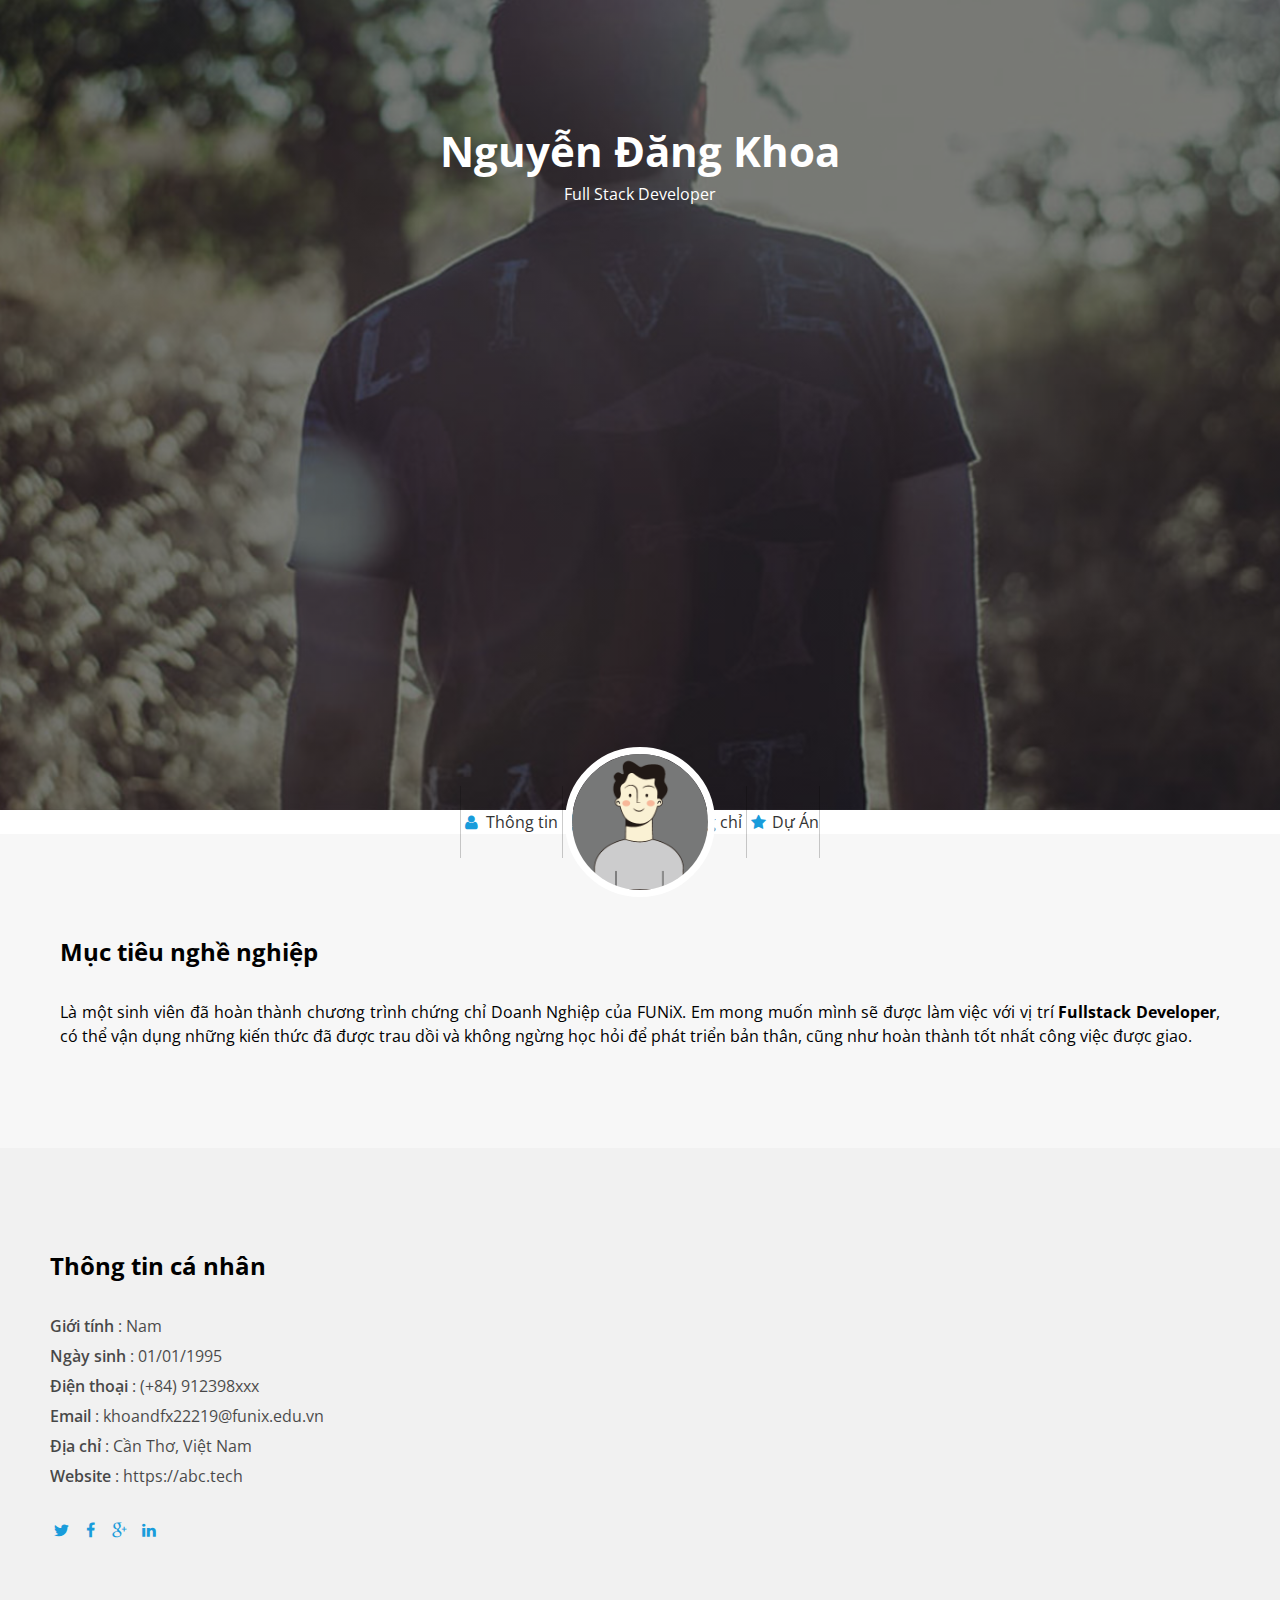
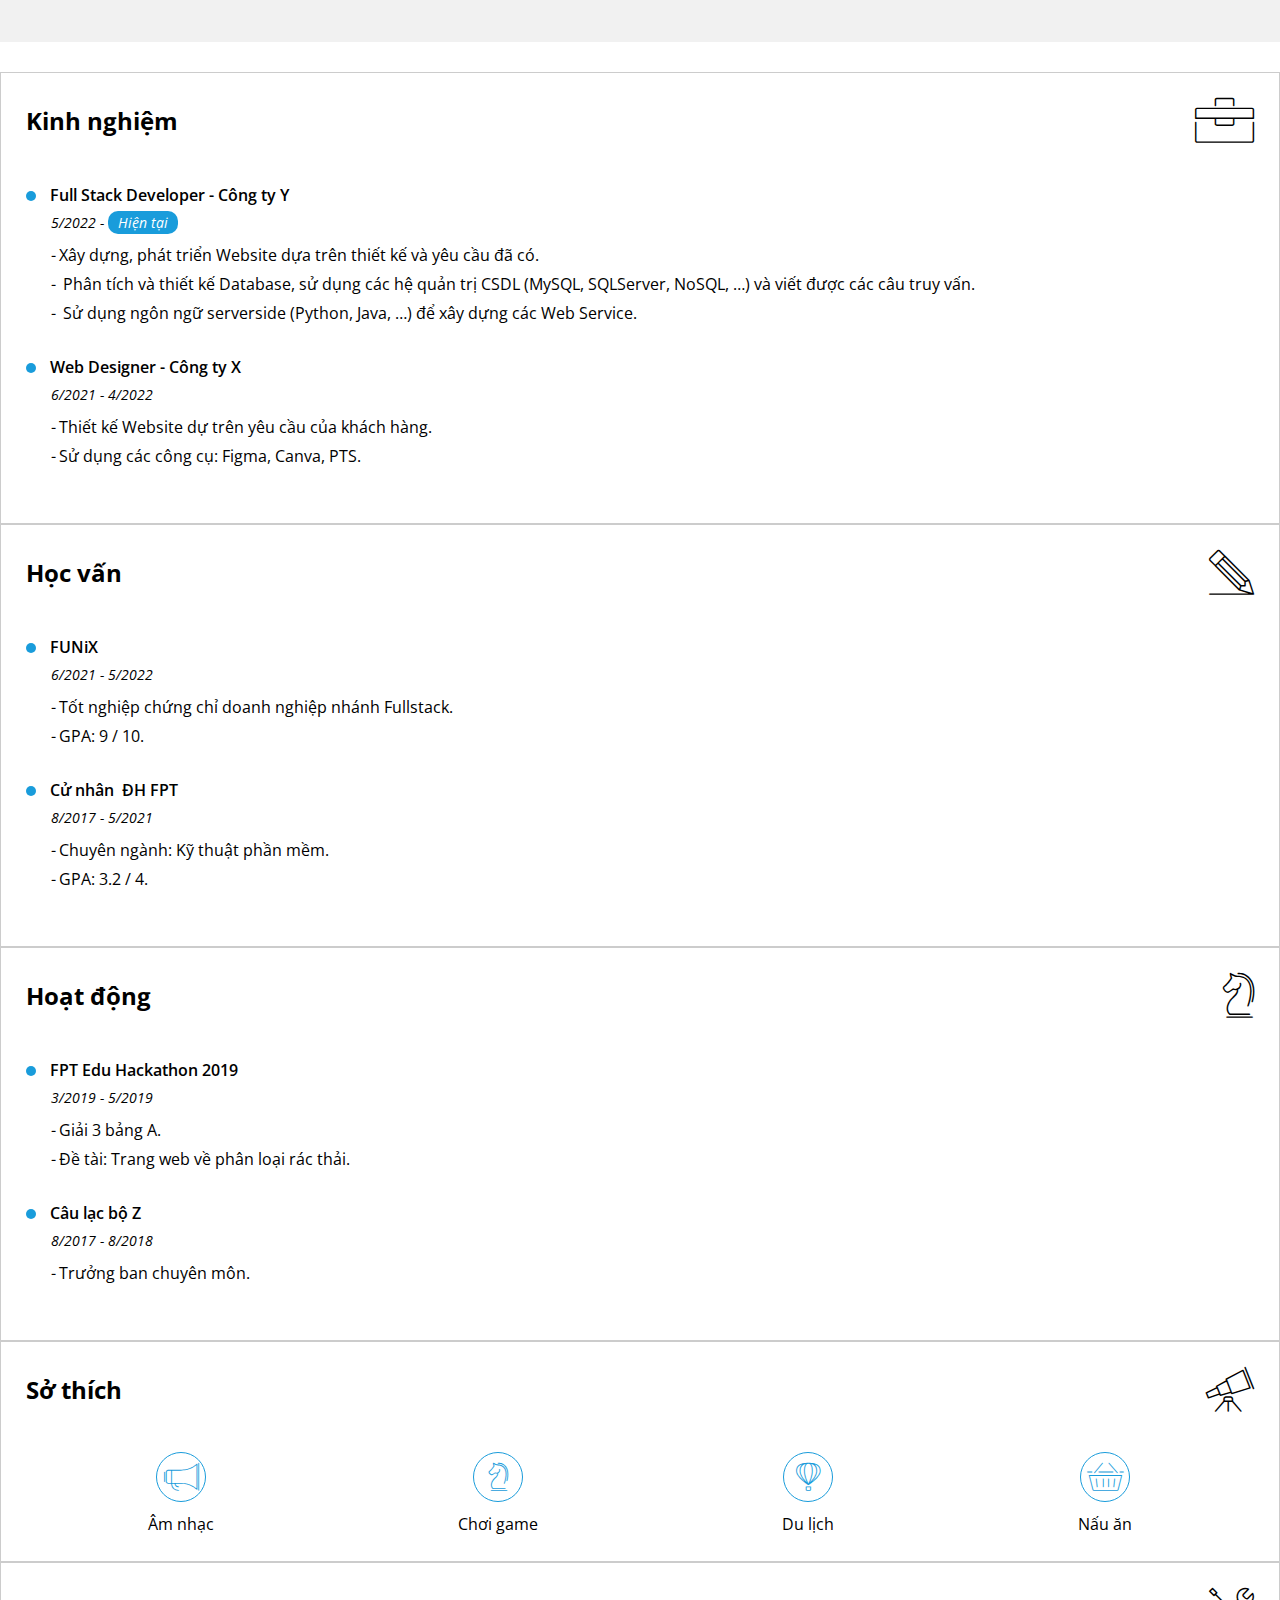
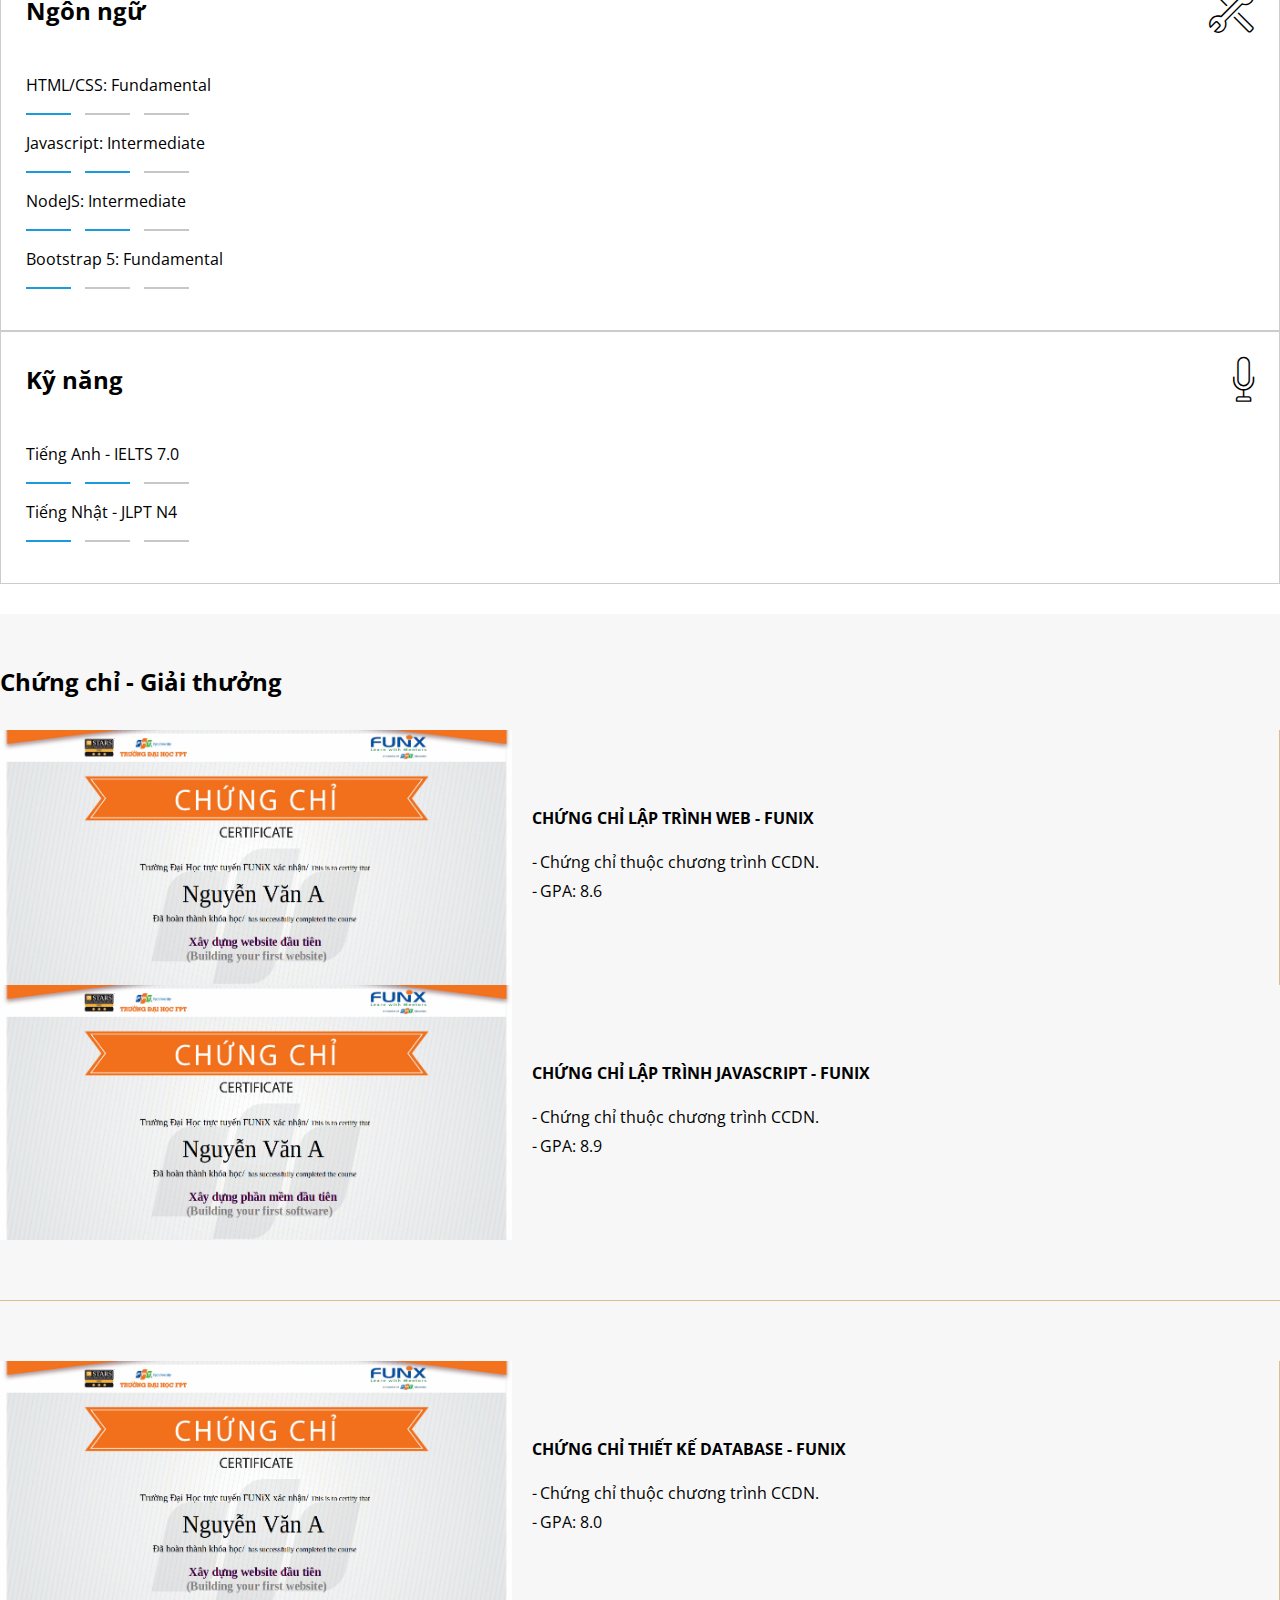
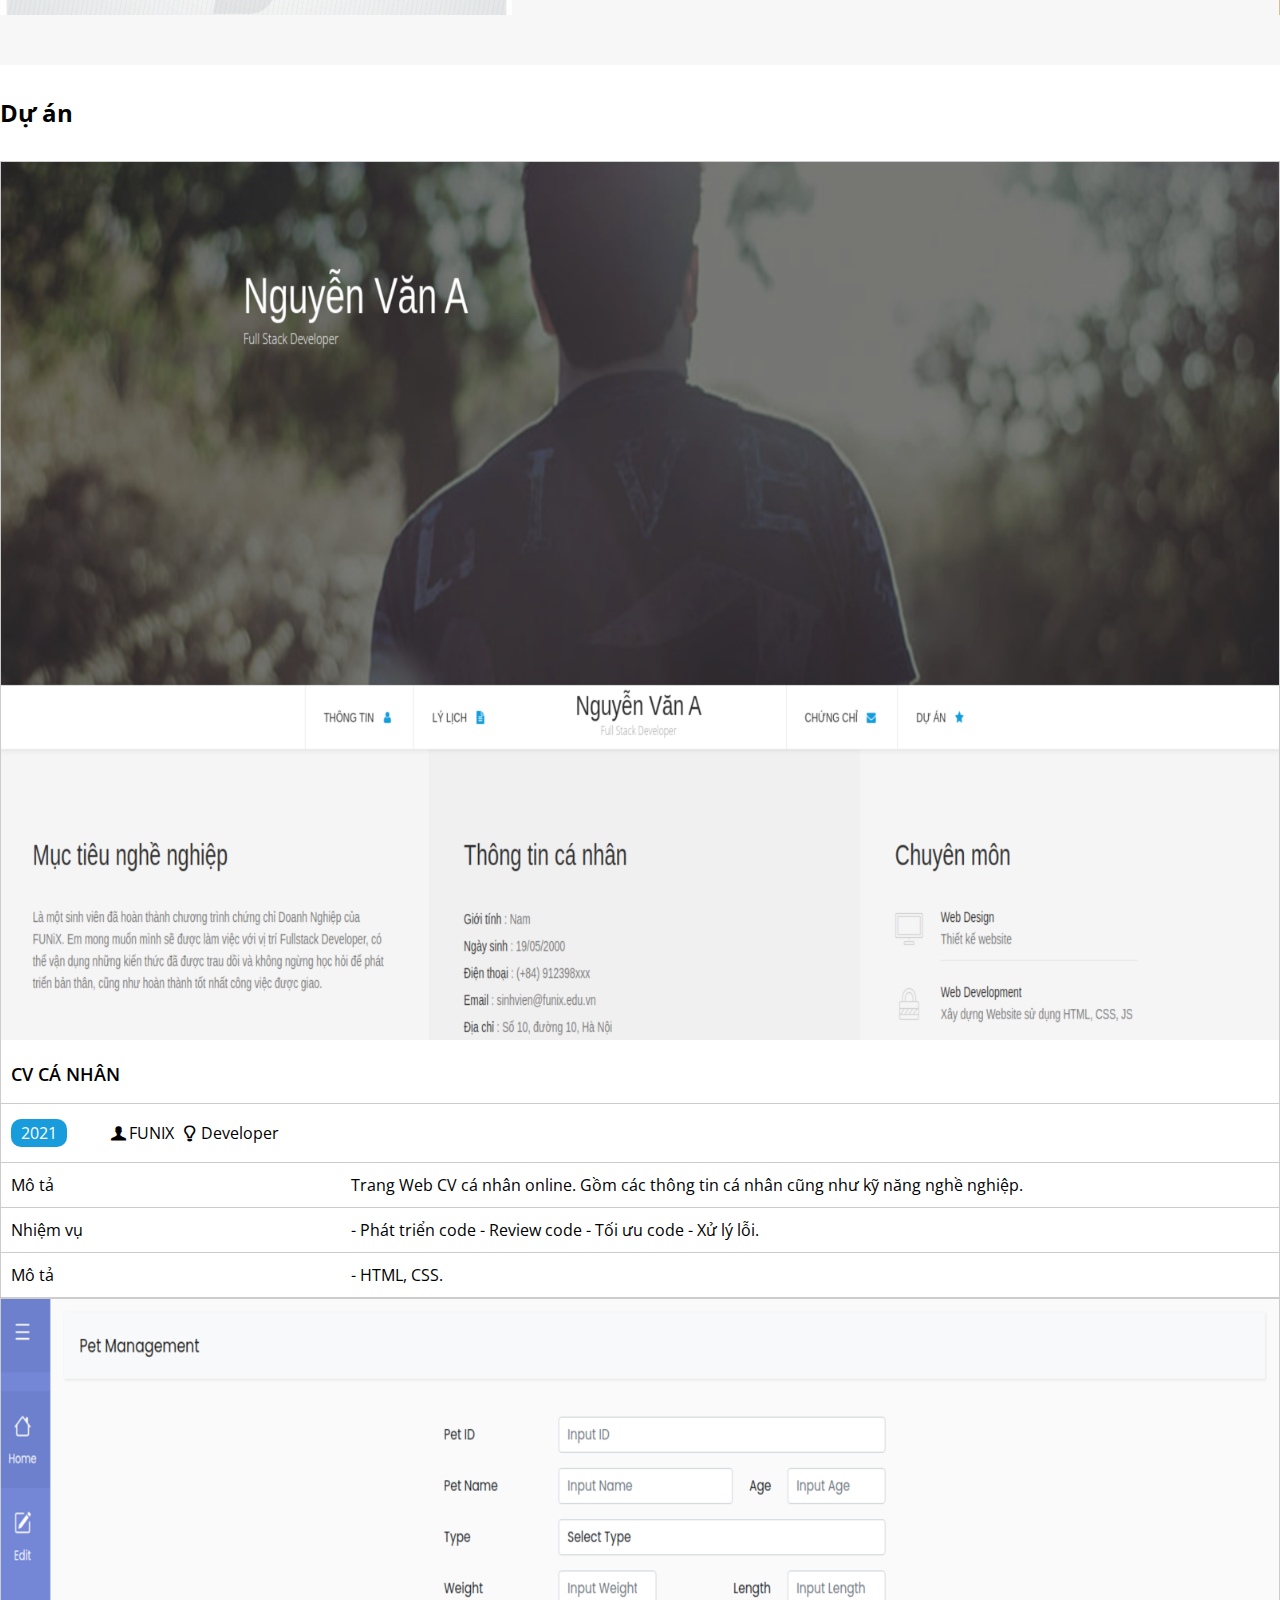
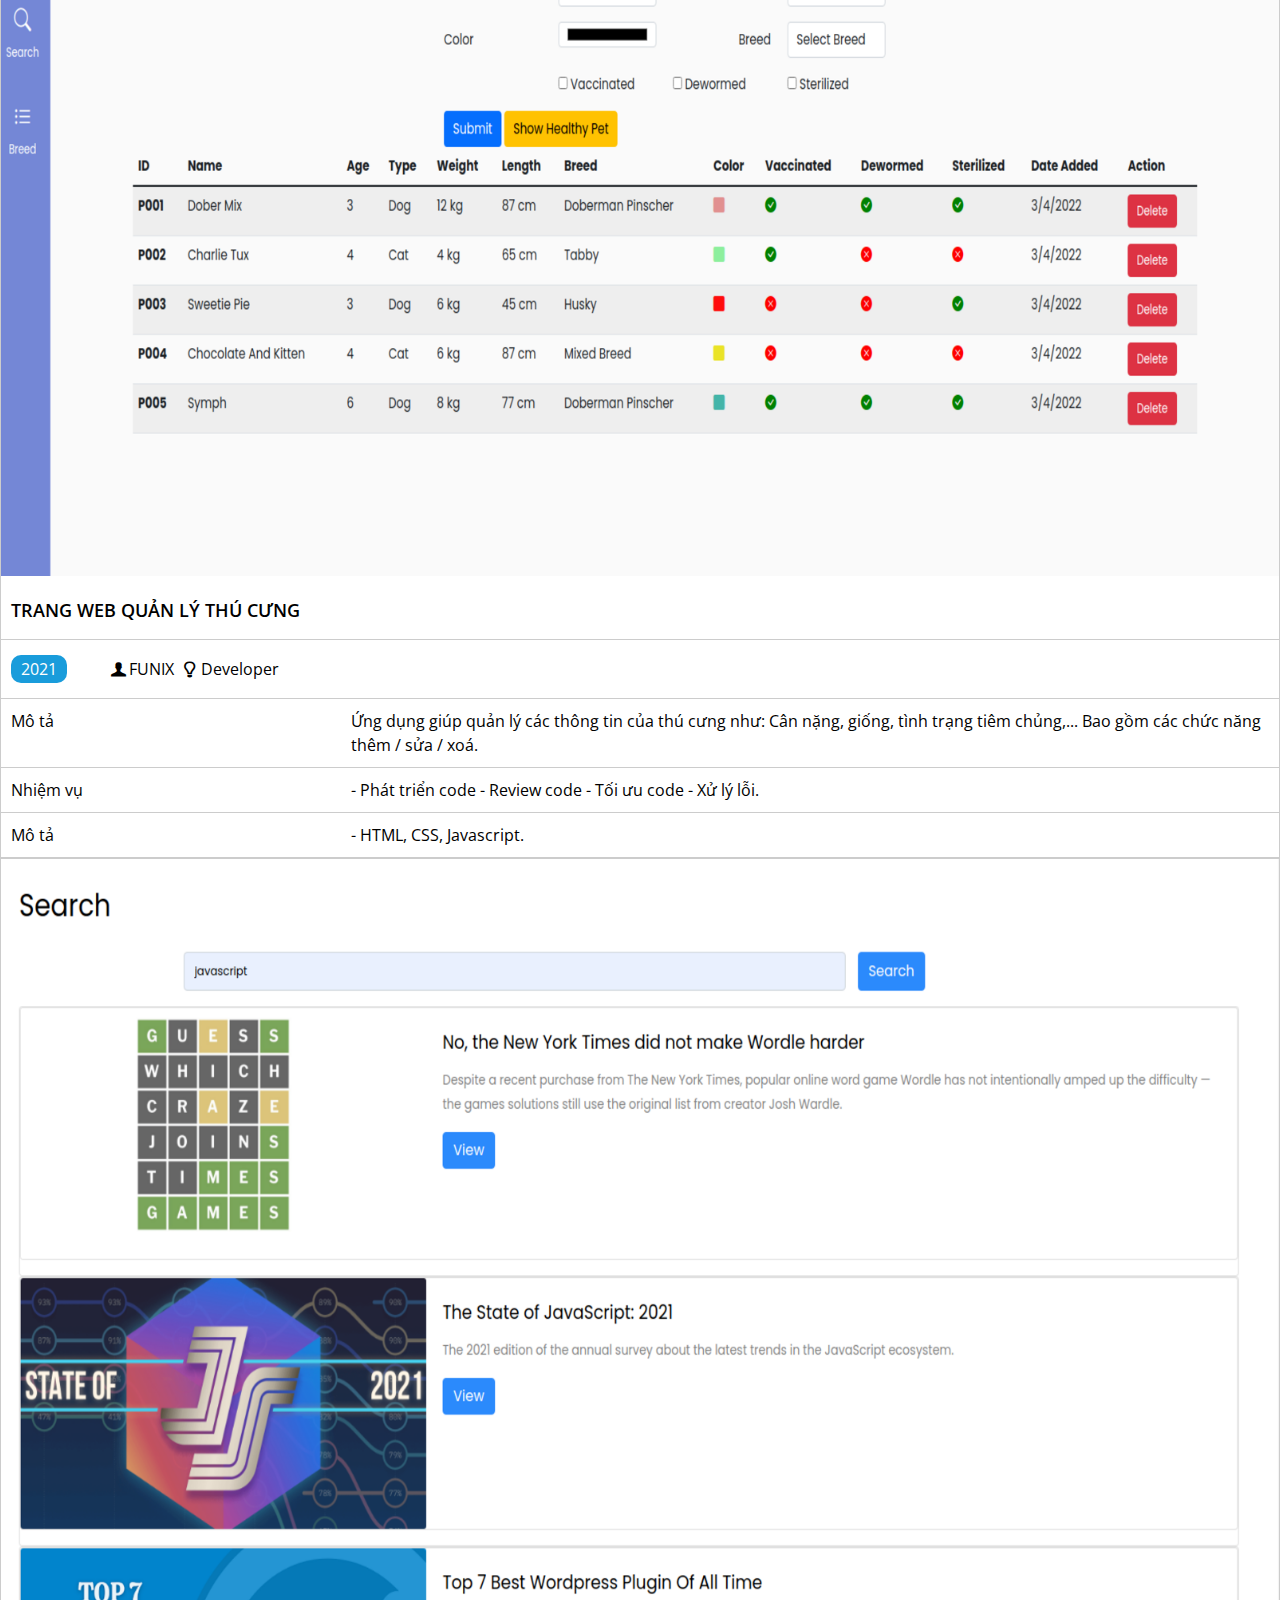
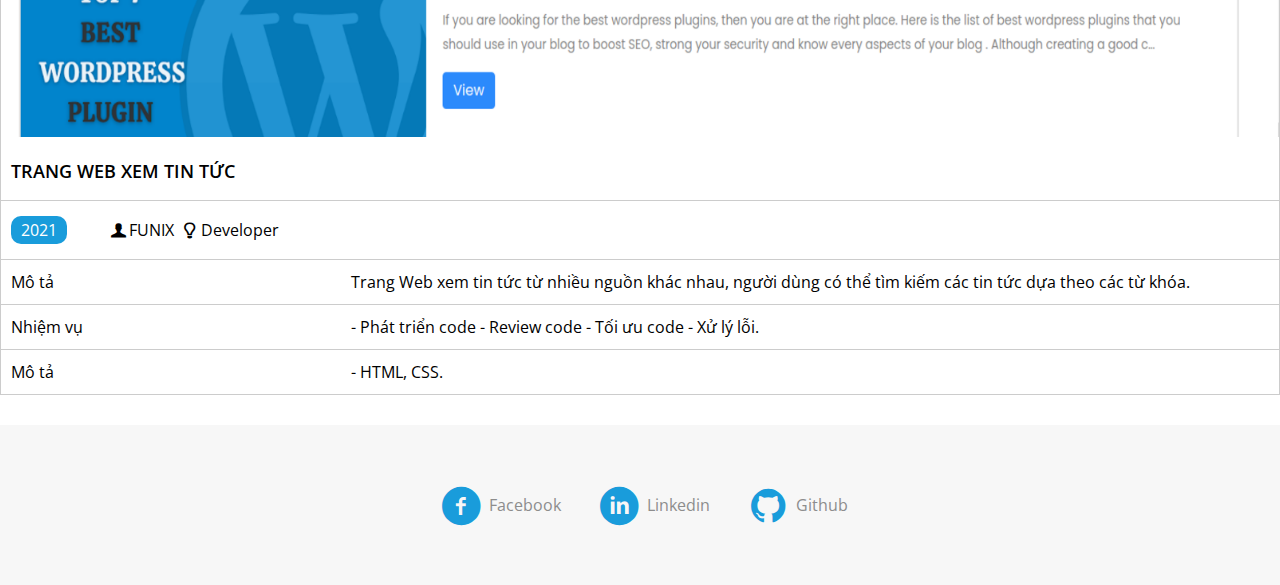
==== commit 99f1dad1: "update responsive" ====
--- a/index.html
+++ b/index.html
@@ -4,9 +4,17 @@
     <meta charset="UTF-8" />
     <meta http-equiv="X-UA-Compatible" content="IE=edge" />
     <meta name="viewport" content="width=device-width, initial-scale=1.0" />
+    <link
+      href="https://cdn.jsdelivr.net/npm/bootstrap@5.2.3/dist/css/bootstrap.min.css"
+      rel="stylesheet"
+      integrity="sha384-rbsA2VBKQhggwzxH7pPCaAqO46MgnOM80zW1RWuH61DGLwZJEdK2Kadq2F9CUG65"
+      crossorigin="anonymous"
+    />
     <link rel="stylesheet" href="./css/font.css" />
     <link rel="stylesheet" href="./css/style.css" />
-    <title>Assignment 02</title>
+    <link rel="stylesheet" href="./css/tablet.css" />
+    <link rel="stylesheet" href="./css/mobile.css" />
+    <title>Assignment 03</title>
   </head>
   <body>
     <div id="banner">
@@ -19,61 +27,57 @@
     <!-- END BANNER SECTION-->
     <section id="nav-bar">
       <nav class="container">
-        <span class="nav-bar-link"
-          ><i class="icon icon-user"></i><a href="#">Thông tin</a></span
-        >
-        <span class="nav-bar-link"
-          ><i class="icon icon-doc-text-inv"></i><a href="#">Lý lịch</a></span
-        >
-        <span class="nav-bar-text">
-          <!-- <h2>Nguyễn Đăng Khoa</h2>
-          <p>Full Stack Developer</p> -->
-          <img
-            src="./images/default-avatar.webp"
-            alt="avatar"
-            class="nav-bar-avatar"
-          />
-        </span>
-        <span class="nav-bar-link"
-          ><i class="icon icon-mail-alt"></i><a href="#">Chứng chỉ</a></span
-        >
-        <span class="nav-bar-link"
-          ><i class="icon icon-star-1"></i><a href="#">Dự Án</a></span
-        >
+        <div class="row">
+          <span class="nav-bar-link col-lg-2 col-sm-3"
+            ><i class="icon icon-user"></i><a href="#">Thông tin</a></span
+          >
+          <span class="nav-bar-link col-lg-2 col-sm-3"
+            ><i class="icon icon-doc-text-inv"></i><a href="#">Lý lịch</a></span
+          >
+          <span class="nav-bar-text col-lg-4 d-none d-lg-block">
+            <!-- <h2>Nguyễn Đăng Khoa</h2>
+            <p>Full Stack Developer</p> -->
+            <img src="./images/default-avatar.webp" alt="avatar" class="nav-bar-avatar" />
+          </span>
+          <span class="nav-bar-link col-lg-2 col-sm-3"
+            ><i class="icon icon-mail-alt"></i><a href="#">Chứng chỉ</a></span
+          >
+          <span class="nav-bar-link col-lg-2 col-sm-3"
+            ><i class="icon icon-star-1"></i><a href="#">Dự Án</a></span
+          >
+        </div>
       </nav>
     </section>
     <!-- END NAVBAR SECTION-->
     <section id="about">
-      <div class="about-grid">
-        <div id="target" class="bg-grey">
-          <h2 class="section-title">Mục tiêu nghề nghiệp</h2>
-          <p>
-            Là một sinh viên đã hoàn thành chương trình chứng chỉ Doanh Nghiệp
-            của FUNiX. Em mong muốn mình sẽ được làm việc với vị trí
-            <b>Fullstack Developer</b>, có thể vận dụng những kiến thức đã được
-            trau dồi và không ngừng học hỏi để phát triển bản thân, cũng như
-            hoàn thành tốt nhất công việc được giao.
-          </p>
-        </div>
-        <div id="personal-info">
-          <h2 class="section-title">Thông tin cá nhân</h2>
-          <ul class="mt-40 info">
-            <li><span class="info-title">Giới tính</span> : Nam</li>
-            <li><span class="info-title">Ngày sinh</span> : 01/01/1995</li>
-            <li>
-              <span class="info-title">Điện thoại</span> : (+84) 912398xxx
-            </li>
-            <li>
-              <span class="info-title">Email</span> : khoandfx22219@funix.edu.vn
-            </li>
-            <li><span class="info-title">Địa chỉ</span> : Cần Thơ, Việt Nam</li>
-            <li><span class="info-title">Website</span> : https://abc.tech</li>
-          </ul>
-          <div class="icon-socials-list">
-            <span class="icon-social"><i class="icon icon-twitter"></i></span>
-            <span class="icon-social"><i class="icon icon-facebook"></i></span>
-            <span class="icon-social"><i class="icon icon-gplus"></i></span>
-            <span class="icon-social"><i class="icon icon-linkedin"></i></span>
+      <div class="about-grid container-fluid">
+        <div class="row">
+          <div id="target" class="bg-grey col-sm-6">
+            <h2 class="section-title">Mục tiêu nghề nghiệp</h2>
+            <p>
+              Là một sinh viên đã hoàn thành chương trình chứng chỉ Doanh Nghiệp của FUNiX. Em mong
+              muốn mình sẽ được làm việc với vị trí
+              <b>Fullstack Developer</b>, có thể vận dụng những kiến thức đã được trau dồi và không
+              ngừng học hỏi để phát triển bản thân, cũng như hoàn thành tốt nhất công việc được
+              giao.
+            </p>
+          </div>
+          <div id="personal-info" class="col-sm-6">
+            <h2 class="section-title">Thông tin cá nhân</h2>
+            <ul class="mt-40 info">
+              <li><span class="info-title">Giới tính</span> : Nam</li>
+              <li><span class="info-title">Ngày sinh</span> : 01/01/1995</li>
+              <li><span class="info-title">Điện thoại</span> : (+84) 912398xxx</li>
+              <li><span class="info-title">Email</span> : khoandfx22219@funix.edu.vn</li>
+              <li><span class="info-title">Địa chỉ</span> : Cần Thơ, Việt Nam</li>
+              <li><span class="info-title">Website</span> : https://abc.tech</li>
+            </ul>
+            <div class="icon-socials-list">
+              <span class="icon-social"><i class="icon icon-twitter"></i></span>
+              <span class="icon-social"><i class="icon icon-facebook"></i></span>
+              <span class="icon-social"><i class="icon icon-gplus"></i></span>
+              <span class="icon-social"><i class="icon icon-linkedin"></i></span>
+            </div>
           </div>
         </div>
       </div>
@@ -81,170 +85,178 @@
     <!-- END ABOUT SECTION -->
     <section id="job-info">
       <div class="container grid-container">
-        <div class="experience job-info-box">
-          <div class="job-info-header">
-            <h2>Kinh nghiệm</h2>
-            <i class="ic-toolbox"></i>
-          </div>
-          <ul class="info-title-list">
-            <li>
-              <span class="info-title">Full Stack Developer - Công ty Y</span>
-              <p class="text-timeline">
-                5/2022 - <span class="text-highlight">Hiện tại</span>
-              </p>
-              <ul class="info-details">
-                <li>
-                  Xây dựng, phát triển Website dựa trên thiết kế và yêu cầu đã
-                  có.
-                </li>
-                <li>
-                  Phân tích và thiết kế Database, sử dụng các hệ quản trị CSDL
-                  (MySQL, SQLServer, NoSQL, …) và viết được các câu truy vấn.
-                </li>
-                <li>
-                  Sử dụng ngôn ngữ server­side (Python, Java, …) để xây dựng các
-                  Web Service.
-                </li>
-              </ul>
-            </li>
-            <li>
-              <span class="info-title">Web Designer - Công ty X</span>
-              <p class="text-timeline">6/2021 - 4/2022</p>
-              <ul class="info-details">
-                <li>Thiết kế Website dự trên yêu cầu của khách hàng.</li>
-                <li>Sử dụng các công cụ: Figma, Canva, PTS.</li>
-              </ul>
-            </li>
-          </ul>
-        </div>
-        <div class="education job-info-box">
-          <div class="job-info-header">
-            <h2>Học vấn</h2>
-            <i class="ic-pencil"></i>
-          </div>
-          <ul class="info-title-list">
-            <li>
-              <span class="info-title">FUNiX</span>
-              <p class="text-timeline">6/2021 - 5/2022</p>
-              <ul class="info-details">
-                <li>Tốt nghiệp chứng chỉ doanh nghiệp nhánh Fullstack.</li>
-                <li>GPA: 9 / 10.</li>
-              </ul>
-            </li>
-            <li>
-              <span class="info-title">Cử nhân ­ ĐH FPT</span>
-              <p class="text-timeline">8/2017 - 5/2021</p>
-              <ul class="info-details">
-                <li>Chuyên ngành: Kỹ thuật phần mềm.</li>
-                <li>GPA: 3.2 / 4.</li>
-              </ul>
-            </li>
-          </ul>
-        </div>
-        <div class="activity job-info-box">
-          <div class="job-info-header">
-            <h2>Hoạt động</h2>
-            <i class="ic-strategy"></i>
-          </div>
-          <ul class="info-title-list">
-            <li>
-              <span class="info-title">FPT Edu Hackathon 2019</span>
-              <p class="text-timeline">3/2019 - 5/2019</p>
-              <ul class="info-details">
-                <li>Giải 3 bảng A.</li>
-                <li>Đề tài: Trang web về phân loại rác thải.</li>
-              </ul>
-            </li>
-            <li>
-              <span class="info-title">Câu lạc bộ Z</span>
-              <p class="text-timeline">8/2017 - 8/2018</p>
-              <ul class="info-details">
-                <li>Trưởng ban chuyên môn.</li>
-              </ul>
-            </li>
-          </ul>
-        </div>
-        <div class="hobby job-info-box">
-          <div class="job-info-header">
-            <h2>Sở thích</h2>
-            <i class="ic-telescope"></i>
-          </div>
-          <div class="hobby-list">
-            <div class="hobby-item">
-              <span class="hobby-icon"><i class="ic-megaphone"></i></span>
-              <p class="hobby-text">Âm nhạc</p>
-            </div>
-            <div class="hobby-item">
-              <span class="hobby-icon"><i class="ic-strategy"></i></span>
-              <p class="hobby-text">Chơi game</p>
-            </div>
-            <div class="hobby-item">
-              <span class="hobby-icon"><i class="ic-hotairballoon"></i></span>
-              <p class="hobby-text">Du lịch</p>
-            </div>
-            <div class="hobby-item">
-              <span class="hobby-icon"><i class="ic-basket"></i></span>
-              <p class="hobby-text">Nấu ăn</p>
-            </div>
-          </div>
-        </div>
-        <div class="language job-info-box">
-          <div class="job-info-header">
-            <h2>Ngôn ngữ</h2>
-            <i class="ic-tools-2"></i>
-          </div>
-          <div class="skill-item">
-            <p class="skill-name">HTML/CSS: Fundamental</p>
-            <div class="skill-point">
-              <span class="point"></span>
-              <span class="point-placeholder"></span>
-              <span class="point-placeholder"></span>
-            </div>
-          </div>
-          <div class="skill-item">
-            <p class="skill-name">Javascript: Intermediate</p>
-            <div class="skill-point">
-              <span class="point"></span>
-              <span class="point"></span>
-              <span class="point-placeholder"></span>
-            </div>
-          </div>
-          <div class="skill-item">
-            <p class="skill-name">NodeJS: Intermediate</p>
-            <div class="skill-point">
-              <span class="point"></span>
-              <span class="point"></span>
-              <span class="point-placeholder"></span>
-            </div>
-          </div>
-          <div class="skill-item">
-            <p class="skill-name">Bootstrap 5: Fundamental</p>
-            <div class="skill-point">
-              <span class="point"></span>
-              <span class="point-placeholder"></span>
-              <span class="point-placeholder"></span>
-            </div>
-          </div>
-        </div>
-        <div class="skill job-info-box">
-          <div class="job-info-header">
-            <h2>Kỹ năng</h2>
-            <i class="ic-mic"></i>
-          </div>
-          <div class="skill-item">
-            <p class="skill-name">Tiếng Anh - IELTS 7.0</p>
-            <div class="skill-point">
-              <span class="point"></span>
-              <span class="point"></span>
-              <span class="point-placeholder"></span>
-            </div>
-          </div>
-          <div class="skill-item">
-            <p class="skill-name">Tiếng Nhật - JLPT N4</p>
-            <div class="skill-point">
-              <span class="point"></span>
-              <span class="point-placeholder"></span>
-              <span class="point-placeholder"></span>
+        <div class="row g-3">
+          <div class="col-md-6 col-lg-4">
+            <div class="experience job-info-box h-100">
+              <div class="job-info-header">
+                <h2>Kinh nghiệm</h2>
+                <i class="ic-toolbox"></i>
+              </div>
+              <ul class="info-title-list">
+                <li>
+                  <span class="info-title">Full Stack Developer - Công ty Y</span>
+                  <p class="text-timeline">5/2022 - <span class="text-highlight">Hiện tại</span></p>
+                  <ul class="info-details">
+                    <li>Xây dựng, phát triển Website dựa trên thiết kế và yêu cầu đã có.</li>
+                    <li>
+                      Phân tích và thiết kế Database, sử dụng các hệ quản trị CSDL (MySQL,
+                      SQLServer, NoSQL, …) và viết được các câu truy vấn.
+                    </li>
+                    <li>
+                      Sử dụng ngôn ngữ server­side (Python, Java, …) để xây dựng các Web Service.
+                    </li>
+                  </ul>
+                </li>
+                <li>
+                  <span class="info-title">Web Designer - Công ty X</span>
+                  <p class="text-timeline">6/2021 - 4/2022</p>
+                  <ul class="info-details">
+                    <li>Thiết kế Website dự trên yêu cầu của khách hàng.</li>
+                    <li>Sử dụng các công cụ: Figma, Canva, PTS.</li>
+                  </ul>
+                </li>
+              </ul>
+            </div>
+          </div>
+          <div class="col-md-6 col-lg-4">
+            <div class="education job-info-box h-100">
+              <div class="job-info-header">
+                <h2>Học vấn</h2>
+                <i class="ic-pencil"></i>
+              </div>
+              <ul class="info-title-list">
+                <li>
+                  <span class="info-title">FUNiX</span>
+                  <p class="text-timeline">6/2021 - 5/2022</p>
+                  <ul class="info-details">
+                    <li>Tốt nghiệp chứng chỉ doanh nghiệp nhánh Fullstack.</li>
+                    <li>GPA: 9 / 10.</li>
+                  </ul>
+                </li>
+                <li>
+                  <span class="info-title">Cử nhân ­ ĐH FPT</span>
+                  <p class="text-timeline">8/2017 - 5/2021</p>
+                  <ul class="info-details">
+                    <li>Chuyên ngành: Kỹ thuật phần mềm.</li>
+                    <li>GPA: 3.2 / 4.</li>
+                  </ul>
+                </li>
+              </ul>
+            </div>
+          </div>
+          <div class="col-md-6 col-lg-4">
+            <div class="activity job-info-box h-100">
+              <div class="job-info-header">
+                <h2>Hoạt động</h2>
+                <i class="ic-strategy"></i>
+              </div>
+              <ul class="info-title-list">
+                <li>
+                  <span class="info-title">FPT Edu Hackathon 2019</span>
+                  <p class="text-timeline">3/2019 - 5/2019</p>
+                  <ul class="info-details">
+                    <li>Giải 3 bảng A.</li>
+                    <li>Đề tài: Trang web về phân loại rác thải.</li>
+                  </ul>
+                </li>
+                <li>
+                  <span class="info-title">Câu lạc bộ Z</span>
+                  <p class="text-timeline">8/2017 - 8/2018</p>
+                  <ul class="info-details">
+                    <li>Trưởng ban chuyên môn.</li>
+                  </ul>
+                </li>
+              </ul>
+            </div>
+          </div>
+          <div class="col-md-6 col-lg-4">
+            <div class="hobby job-info-box h-100">
+              <div class="job-info-header">
+                <h2>Sở thích</h2>
+                <i class="ic-telescope"></i>
+              </div>
+              <div class="hobby-list">
+                <div class="hobby-item">
+                  <span class="hobby-icon"><i class="ic-megaphone"></i></span>
+                  <p class="hobby-text">Âm nhạc</p>
+                </div>
+                <div class="hobby-item">
+                  <span class="hobby-icon"><i class="ic-strategy"></i></span>
+                  <p class="hobby-text">Chơi game</p>
+                </div>
+                <div class="hobby-item">
+                  <span class="hobby-icon"><i class="ic-hotairballoon"></i></span>
+                  <p class="hobby-text">Du lịch</p>
+                </div>
+                <div class="hobby-item">
+                  <span class="hobby-icon"><i class="ic-basket"></i></span>
+                  <p class="hobby-text">Nấu ăn</p>
+                </div>
+              </div>
+            </div>
+          </div>
+          <div class="col-md-6 col-lg-4">
+            <div class="language job-info-box h-100">
+              <div class="job-info-header">
+                <h2>Ngôn ngữ</h2>
+                <i class="ic-tools-2"></i>
+              </div>
+              <div class="skill-item">
+                <p class="skill-name">HTML/CSS: Fundamental</p>
+                <div class="skill-point">
+                  <span class="point"></span>
+                  <span class="point-placeholder"></span>
+                  <span class="point-placeholder"></span>
+                </div>
+              </div>
+              <div class="skill-item">
+                <p class="skill-name">Javascript: Intermediate</p>
+                <div class="skill-point">
+                  <span class="point"></span>
+                  <span class="point"></span>
+                  <span class="point-placeholder"></span>
+                </div>
+              </div>
+              <div class="skill-item">
+                <p class="skill-name">NodeJS: Intermediate</p>
+                <div class="skill-point">
+                  <span class="point"></span>
+                  <span class="point"></span>
+                  <span class="point-placeholder"></span>
+                </div>
+              </div>
+              <div class="skill-item">
+                <p class="skill-name">Bootstrap 5: Fundamental</p>
+                <div class="skill-point">
+                  <span class="point"></span>
+                  <span class="point-placeholder"></span>
+                  <span class="point-placeholder"></span>
+                </div>
+              </div>
+            </div>
+          </div>
+          <div class="col-md-6 col-lg-4">
+            <div class="skill job-info-box h-100">
+              <div class="job-info-header">
+                <h2>Kỹ năng</h2>
+                <i class="ic-mic"></i>
+              </div>
+              <div class="skill-item">
+                <p class="skill-name">Tiếng Anh - IELTS 7.0</p>
+                <div class="skill-point">
+                  <span class="point"></span>
+                  <span class="point"></span>
+                  <span class="point-placeholder"></span>
+                </div>
+              </div>
+              <div class="skill-item">
+                <p class="skill-name">Tiếng Nhật - JLPT N4</p>
+                <div class="skill-point">
+                  <span class="point"></span>
+                  <span class="point-placeholder"></span>
+                  <span class="point-placeholder"></span>
+                </div>
+              </div>
             </div>
           </div>
         </div>
@@ -253,13 +265,9 @@
     <section id="certificate" class="bg-grey">
       <div class="container">
         <h2 class="section-title">Chứng chỉ - Giải thưởng</h2>
-        <div class="certificate-group-item">
-          <div class="certificate-item">
-            <img
-              src="./images/Cert_WEB.png"
-              alt="certificate image"
-              class="certificate-img"
-            />
+        <div class="certificate-group-item row">
+          <div class="certificate-item col-md-6">
+            <img src="./images/Cert_WEB.png" alt="certificate image" class="certificate-img" />
             <div class="certificate-content">
               <h3 class="certificate-name">CHỨNG CHỈ LẬP TRÌNH WEB - FUNIX</h3>
               <ul class="certificate-details">
@@ -268,16 +276,10 @@
               </ul>
             </div>
           </div>
-          <div class="certificate-item">
-            <img
-              src="./images/Cert_PRF.png"
-              alt="certificate image"
-              class="certificate-img"
-            />
+          <div class="certificate-item col-md-6">
+            <img src="./images/Cert_PRF.png" alt="certificate image" class="certificate-img" />
             <div class="certificate-content">
-              <h3 class="certificate-name">
-                CHỨNG CHỈ LẬP TRÌNH JAVASCRIPT - FUNIX
-              </h3>
+              <h3 class="certificate-name">CHỨNG CHỈ LẬP TRÌNH JAVASCRIPT - FUNIX</h3>
               <ul class="certificate-details">
                 <li>Chứng chỉ thuộc chương trình CCDN.</li>
                 <li>GPA: 8.9</li>
@@ -286,17 +288,11 @@
           </div>
         </div>
         <hr />
-        <div class="certificate-group-item">
-          <div class="certificate-item">
-            <img
-              src="./images/Cert_DBI.png"
-              alt="certificate image"
-              class="certificate-img"
-            />
+        <div class="certificate-group-item row">
+          <div class="certificate-item col-md-6">
+            <img src="./images/Cert_DBI.png" alt="certificate image" class="certificate-img" />
             <div class="certificate-content">
-              <h3 class="certificate-name">
-                CHỨNG CHỈ THIẾT KẾ DATABASE - FUNIX
-              </h3>
+              <h3 class="certificate-name">CHỨNG CHỈ THIẾT KẾ DATABASE - FUNIX</h3>
               <ul class="certificate-details">
                 <li>Chứng chỉ thuộc chương trình CCDN.</li>
                 <li>GPA: 8.0</li>
@@ -310,104 +306,97 @@
     <section id="project">
       <div class="container">
         <h2 class="section-title">Dự án</h2>
-        <div class="project-grid">
-          <div class="project-item">
-            <img
-              src="./images/project_1.png"
-              alt="project image"
-              class="project-image"
-            />
-            <h3 class="project-title">cv cá nhân</h3>
-            <div class="project-overview">
-              <span class="text-highlight">2021</span>
-              <span class="project-duty"><i class="icon-user-1"></i>FUNIX</span>
-              <span class="project-duty"
-                ><i class="icon-lamp"></i>Developer</span
-              >
-            </div>
-            <div class="project-info">
-              <p class="project-info-title">Mô tả</p>
-              <p class="project-info-content">
-                Trang Web CV cá nhân online. Gồm các thông tin cá nhân cũng như
-                kỹ năng nghề nghiệp.
-              </p>
-            </div>
-            <div class="project-info">
-              <p class="project-info-title">Nhiệm vụ</p>
-              <p class="project-info-content">
-                - Phát triển code - Review code - Tối ưu code - Xử lý lỗi.
-              </p>
-            </div>
-            <div class="project-info">
-              <p class="project-info-title">Mô tả</p>
-              <p class="project-info-content">- HTML, CSS.</p>
+        <div class="project-grid row g-3">
+          <div class="col-md-4">
+            <div class="project-item h-100">
+              <img src="./images/project_1.png" alt="project image" class="project-image" />
+              <h3 class="project-title">cv cá nhân</h3>
+              <div class="project-overview">
+                <span class="text-highlight">2021</span>
+                <div class="d-flex flex-column flex-lg-row gap-1 gap-lg-3">
+                  <span class="project-duty"><i class="icon-user-1"></i>FUNIX</span>
+                  <span class="project-duty"><i class="icon-lamp"></i>Developer</span>
+                </div>
+              </div>
+              <div class="project-info">
+                <p class="project-info-title">Mô tả</p>
+                <p class="project-info-content">
+                  Trang Web CV cá nhân online. Gồm các thông tin cá nhân cũng như kỹ năng nghề
+                  nghiệp.
+                </p>
+              </div>
+              <div class="project-info">
+                <p class="project-info-title">Nhiệm vụ</p>
+                <p class="project-info-content">
+                  - Phát triển code - Review code - Tối ưu code - Xử lý lỗi.
+                </p>
+              </div>
+              <div class="project-info">
+                <p class="project-info-title">Mô tả</p>
+                <p class="project-info-content">- HTML, CSS.</p>
+              </div>
             </div>
           </div>
           <!-- END ONE PROJECT ITEM -->
-          <div class="project-item">
-            <img
-              src="./images/project_2.png"
-              alt="project image"
-              class="project-image"
-            />
-            <h3 class="project-title">trang web quản lý thú cưng</h3>
-            <div class="project-overview">
-              <span class="text-highlight">2021</span>
-              <span class="project-duty"><i class="icon-user-1"></i>FUNIX</span>
-              <span class="project-duty"
-                ><i class="icon-lamp"></i>Developer</span
-              >
-            </div>
-            <div class="project-info">
-              <p class="project-info-title">Mô tả</p>
-              <p class="project-info-content">
-                Ứng dụng giúp quản lý các thông tin của thú cưng như: Cân nặng,
-                giống, tình trạng tiêm chủng,... Bao gồm các chức năng thêm /
-                sửa / xoá.
-              </p>
-            </div>
-            <div class="project-info">
-              <p class="project-info-title">Nhiệm vụ</p>
-              <p class="project-info-content">
-                - Phát triển code - Review code - Tối ưu code - Xử lý lỗi.
-              </p>
-            </div>
-            <div class="project-info">
-              <p class="project-info-title">Mô tả</p>
-              <p class="project-info-content">- HTML, CSS, Javascript.</p>
+          <div class="col-md-4">
+            <div class="project-item h-100">
+              <img src="./images/project_2.png" alt="project image" class="project-image" />
+              <h3 class="project-title">trang web quản lý thú cưng</h3>
+              <div class="project-overview">
+                <span class="text-highlight">2021</span>
+                <div class="d-flex flex-column flex-lg-row gap-1 gap-lg-3">
+                  <span class="project-duty"><i class="icon-user-1"></i>FUNIX</span>
+                  <span class="project-duty"><i class="icon-lamp"></i>Developer</span>
+                </div>
+              </div>
+              <div class="project-info">
+                <p class="project-info-title">Mô tả</p>
+                <p class="project-info-content">
+                  Ứng dụng giúp quản lý các thông tin của thú cưng như: Cân nặng, giống, tình trạng
+                  tiêm chủng,... Bao gồm các chức năng thêm / sửa / xoá.
+                </p>
+              </div>
+              <div class="project-info">
+                <p class="project-info-title">Nhiệm vụ</p>
+                <p class="project-info-content">
+                  - Phát triển code - Review code - Tối ưu code - Xử lý lỗi.
+                </p>
+              </div>
+              <div class="project-info">
+                <p class="project-info-title">Mô tả</p>
+                <p class="project-info-content">- HTML, CSS, Javascript.</p>
+              </div>
             </div>
           </div>
           <!-- END ONE PROJECT ITEM -->
-          <div class="project-item">
-            <img
-              src="./images/project_3.png"
-              alt="project image"
-              class="project-image"
-            />
-            <h3 class="project-title">trang web xem tin tức</h3>
-            <div class="project-overview">
-              <span class="text-highlight">2021</span>
-              <span class="project-duty"><i class="icon-user-1"></i>FUNIX</span>
-              <span class="project-duty"
-                ><i class="icon-lamp"></i>Developer</span
-              >
-            </div>
-            <div class="project-info">
-              <p class="project-info-title">Mô tả</p>
-              <p class="project-info-content">
-                Trang Web xem tin tức từ nhiều nguồn khác nhau, người dùng có
-                thể tìm kiếm các tin tức dựa theo các từ khóa.
-              </p>
-            </div>
-            <div class="project-info">
-              <p class="project-info-title">Nhiệm vụ</p>
-              <p class="project-info-content">
-                - Phát triển code - Review code - Tối ưu code - Xử lý lỗi.
-              </p>
-            </div>
-            <div class="project-info">
-              <p class="project-info-title">Mô tả</p>
-              <p class="project-info-content">- HTML, CSS.</p>
+          <div class="col-md-4">
+            <div class="project-item h-100">
+              <img src="./images/project_3.png" alt="project image" class="project-image" />
+              <h3 class="project-title">trang web xem tin tức</h3>
+              <div class="project-overview">
+                <span class="text-highlight">2021</span>
+                <div class="d-flex flex-column flex-lg-row gap-1 gap-lg-3">
+                  <span class="project-duty"><i class="icon-user-1"></i>FUNIX</span>
+                  <span class="project-duty"><i class="icon-lamp"></i>Developer</span>
+                </div>
+              </div>
+              <div class="project-info">
+                <p class="project-info-title">Mô tả</p>
+                <p class="project-info-content">
+                  Trang Web xem tin tức từ nhiều nguồn khác nhau, người dùng có thể tìm kiếm các tin
+                  tức dựa theo các từ khóa.
+                </p>
+              </div>
+              <div class="project-info">
+                <p class="project-info-title">Nhiệm vụ</p>
+                <p class="project-info-content">
+                  - Phát triển code - Review code - Tối ưu code - Xử lý lỗi.
+                </p>
+              </div>
+              <div class="project-info">
+                <p class="project-info-title">Mô tả</p>
+                <p class="project-info-content">- HTML, CSS.</p>
+              </div>
             </div>
           </div>
           <!-- END ONE PROJECT ITEM -->
@@ -419,22 +408,22 @@
       <div class="container">
         <ul class="footer-social-list">
           <li>
-            <span class="social-icon"
-              ><i class="icon-facebook-circled"></i></span
-            >Facebook
+            <span class="social-icon"><i class="icon-facebook-circled"></i></span>Facebook
           </li>
           <li>
-            <span class="social-icon"
-              ><i class="icon-linkedin-circled"></i></span
-            >Linkedin
+            <span class="social-icon"><i class="icon-linkedin-circled"></i></span>Linkedin
           </li>
           <li>
-            <span class="social-icon"><i class="icon-github-circled"></i></span
-            >Github
+            <span class="social-icon"><i class="icon-github-circled"></i></span>Github
           </li>
         </ul>
       </div>
     </section>
     <!-- END FOOTER SECTION -->
+    <script
+      src="https://cdn.jsdelivr.net/npm/bootstrap@5.2.3/dist/js/bootstrap.bundle.min.js"
+      integrity="sha384-kenU1KFdBIe4zVF0s0G1M5b4hcpxyD9F7jL+jjXkk+Q2h455rYXK/7HAuoJl+0I4"
+      crossorigin="anonymous"
+    ></script>
   </body>
 </html>
--- a/css/style.css
+++ b/css/style.css
@@ -10,6 +10,7 @@
 }
 ul {
   list-style: none;
+  padding-left: 0;
 }
 /* UTILITIES CSS */
 .bg-grey {
@@ -26,10 +27,10 @@
   color: #fff;
   padding: 2px 10px;
 }
-section > .container {
+/* section > .container {
   width: 1170px;
   margin: auto;
-}
+} */
 .section-title {
   margin-bottom: 30px;
 }
@@ -62,8 +63,10 @@
     url('../images/banner.jpg');
   background-size: cover;
   background-position: center;
-  height: 900px;
+  height: 90vh;
   position: relative;
+
+  margin: 0 auto;
 }
 .banner-text {
   position: absolute;
@@ -83,15 +86,15 @@
 }
 /* NAVBAR SECTION */
 #nav-bar nav {
-  display: flex;
-  align-items: center;
-  justify-content: center;
+  /* display: flex;
+  align-items: center;
+  justify-content: center; */
 
   position: relative;
 }
 .nav-bar-link {
   border-left: 1px solid rgba(0, 0, 0, 0.2);
-  padding: 25px 40px;
+  padding: 25px 0;
 }
 .nav-bar-link:nth-child(2),
 .nav-bar-link:last-child {
@@ -101,9 +104,9 @@
   color: #333;
   text-decoration: none;
 }
-.nav-bar-text {
+/* .nav-bar-text {
   padding: 0 200px;
-}
+} */
 .nav-bar-avatar {
   border-radius: 50%;
   border: 7px solid #fff;
@@ -122,10 +125,10 @@
   font-weight: 300;
 } */
 /* ABOUT SECTION */
-.about-grid {
+/* .about-grid {
   display: grid;
   grid-template-columns: repeat(2, 1fr);
-}
+} */
 #target {
   padding: 100px 60px;
 }
@@ -155,22 +158,22 @@
 }
 .job-info-box {
   border: 1px solid rgba(0, 0, 0, 0.2);
-  padding: 40px;
-}
-.grid-container {
+  padding: 25px;
+}
+/* .grid-container {
   display: grid;
   grid-template-columns: repeat(3, 1fr);
-  grid-template-rows: 1fr 400px;
+  grid-template-rows: 1fr 500px;
   gap: 20px;
-}
+} */
 .job-info-header {
   display: flex;
-  align-items: flex-end;
+  align-items: center;
   justify-content: space-between;
   margin-bottom: 40px;
 }
 .job-info-header i {
-  font-size: 50px;
+  font-size: 45px;
 }
 .info-title-list {
   text-align: justify;
@@ -210,13 +213,14 @@
 /* HOBBY SECTION */
 .hobby-list {
   display: flex;
-  align-items: center;
-  gap: 10px;
+  justify-content: space-around;
+  align-items: center;
 }
 .hobby-item {
   display: flex;
+  justify-content: center;
+  align-items: center;
   flex-direction: column;
-  align-items: center;
   gap: 10px;
 }
 .hobby-icon {
@@ -228,8 +232,8 @@
   border-radius: 50%;
   color: #199cdb;
   font-size: 28px;
-  width: 60px;
-  height: 60px;
+  width: 50px;
+  height: 50px;
 }
 /* HOBBY - LANGUAGE SECTION */
 .skill-item {
@@ -239,11 +243,11 @@
 #certificate {
   padding: 50px 0;
 }
-.certificate-group-item {
+/* .certificate-group-item {
   display: grid;
   grid-template-columns: 1fr 1fr;
   gap: 20px;
-}
+} */
 .certificate-group-item > .certificate-item:first-child {
   border-right: 1px solid #d6c08d;
 }
@@ -272,11 +276,11 @@
 #project {
   padding: 30px 0;
 }
-.project-grid {
+/* .project-grid {
   display: grid;
   grid-template-columns: repeat(3, 1fr);
   gap: 20px;
-}
+} */
 .project-item {
   border: 1px solid rgba(0, 0, 0, 0.2);
 }
@@ -287,20 +291,20 @@
   border-bottom: 1px solid rgba(0, 0, 0, 0.2);
   font-size: 18px;
   font-weight: 600;
-  padding: 15px 15px;
+  padding: 15px 10px;
   text-transform: uppercase;
 }
 .project-overview {
   display: flex;
   align-items: center;
-  gap: 15px;
-  padding: 15px 15px;
+  gap: 40px;
+  padding: 15px 10px;
 }
 .project-info {
   display: flex;
   justify-content: space-between;
   border-top: 1px solid rgba(0, 0, 0, 0.2);
-  padding: 15px;
+  padding: 10px;
 }
 .project-info-title {
   flex-basis: 25%;
--- a/css/tablet.css
+++ b/css/tablet.css
@@ -0,0 +1,15 @@
+@media screen and (max-width: 991px) {
+  .nav-bar-link:nth-child(2) {
+    border-right: none;
+  }
+  #target,
+  #personal-info {
+    padding: 50px 25px;
+  }
+  .certificate-img {
+    width: 100%;
+  }
+  .certificate-item {
+    flex-direction: column;
+  }
+}
--- a/css/mobile.css
+++ b/css/mobile.css
@@ -0,0 +1,22 @@
+@media screen and (max-width: 767px) {
+  hr {
+    display: none;
+  }
+  .nav-bar-link {
+    border: none;
+    padding: 10px 0;
+  }
+  .certificate-item {
+    border-bottom: 1px solid #d6c08d;
+    padding-top: 20px;
+  }
+  .certificate-group-item > .certificate-item:first-child {
+    border-right: none;
+  }
+  .footer-social-list {
+    gap: 15px;
+  }
+  .social-icon {
+    font-size: 30px;
+  }
+}
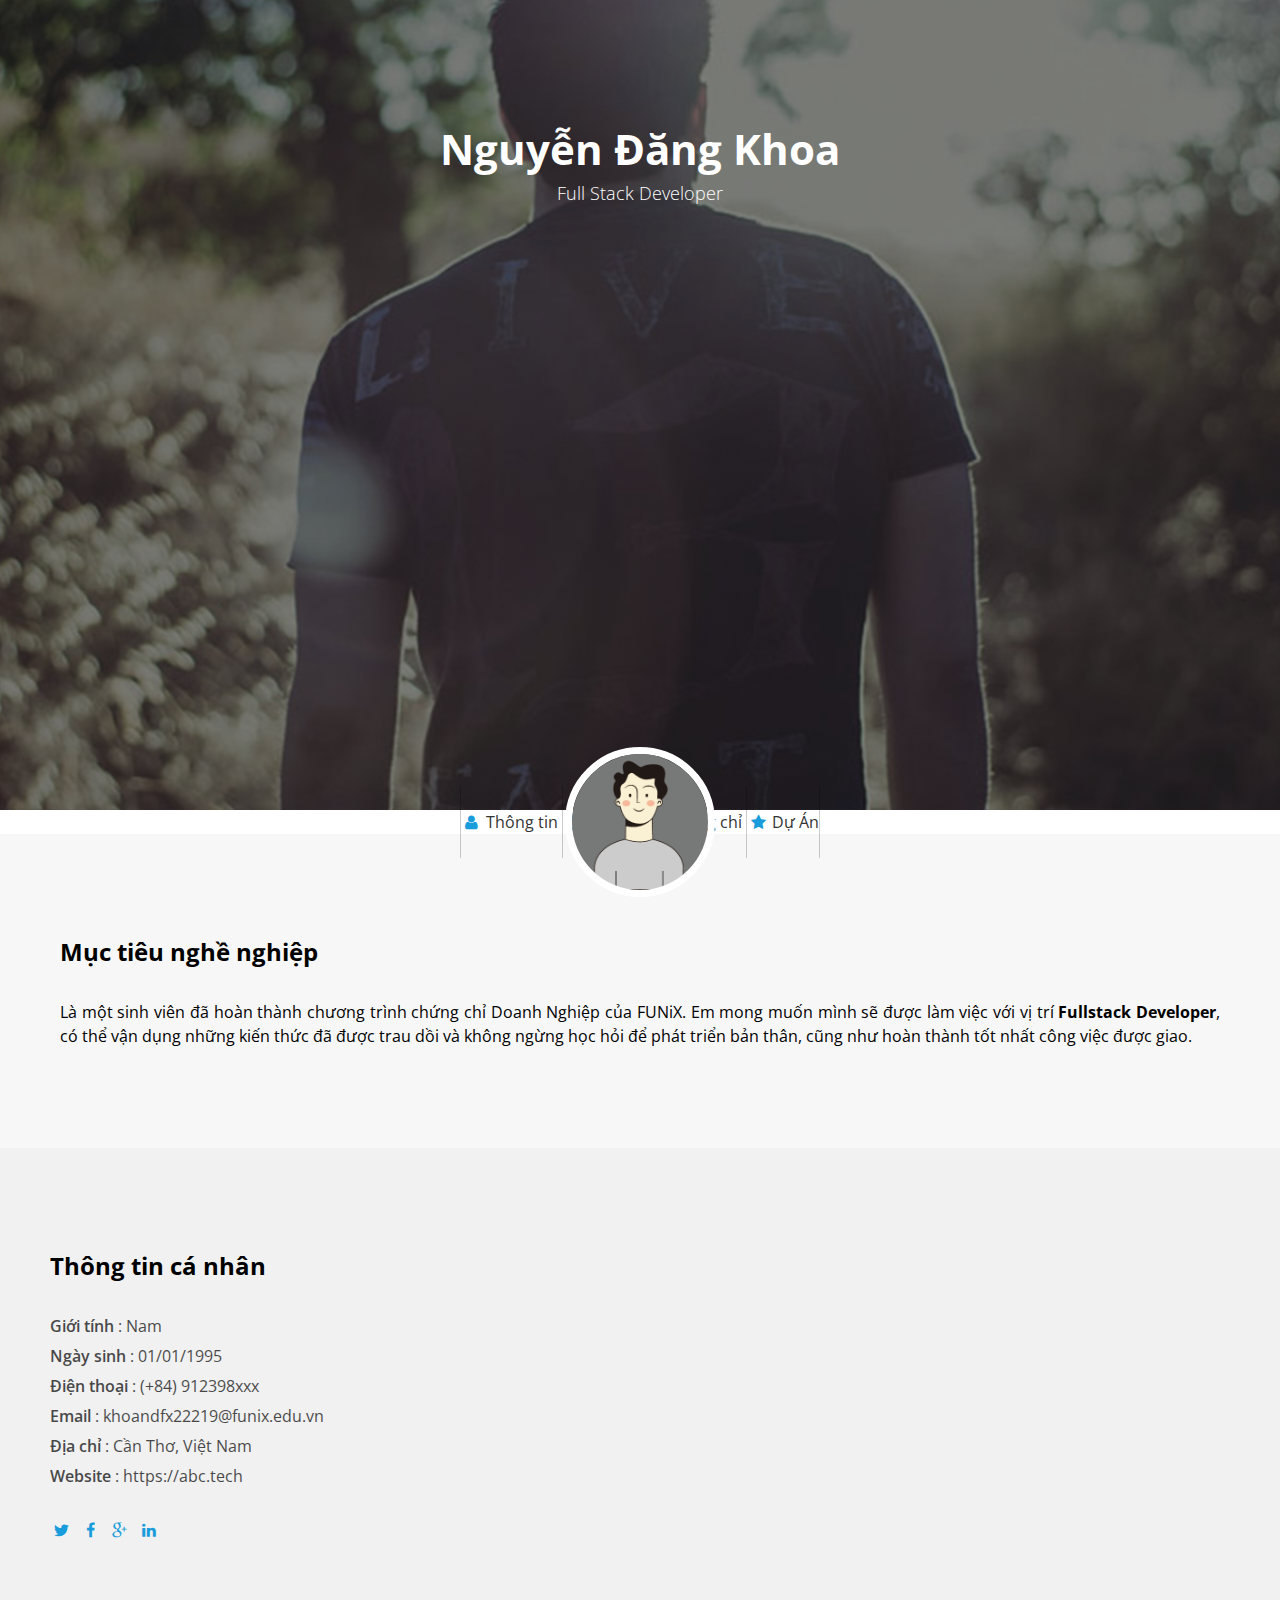
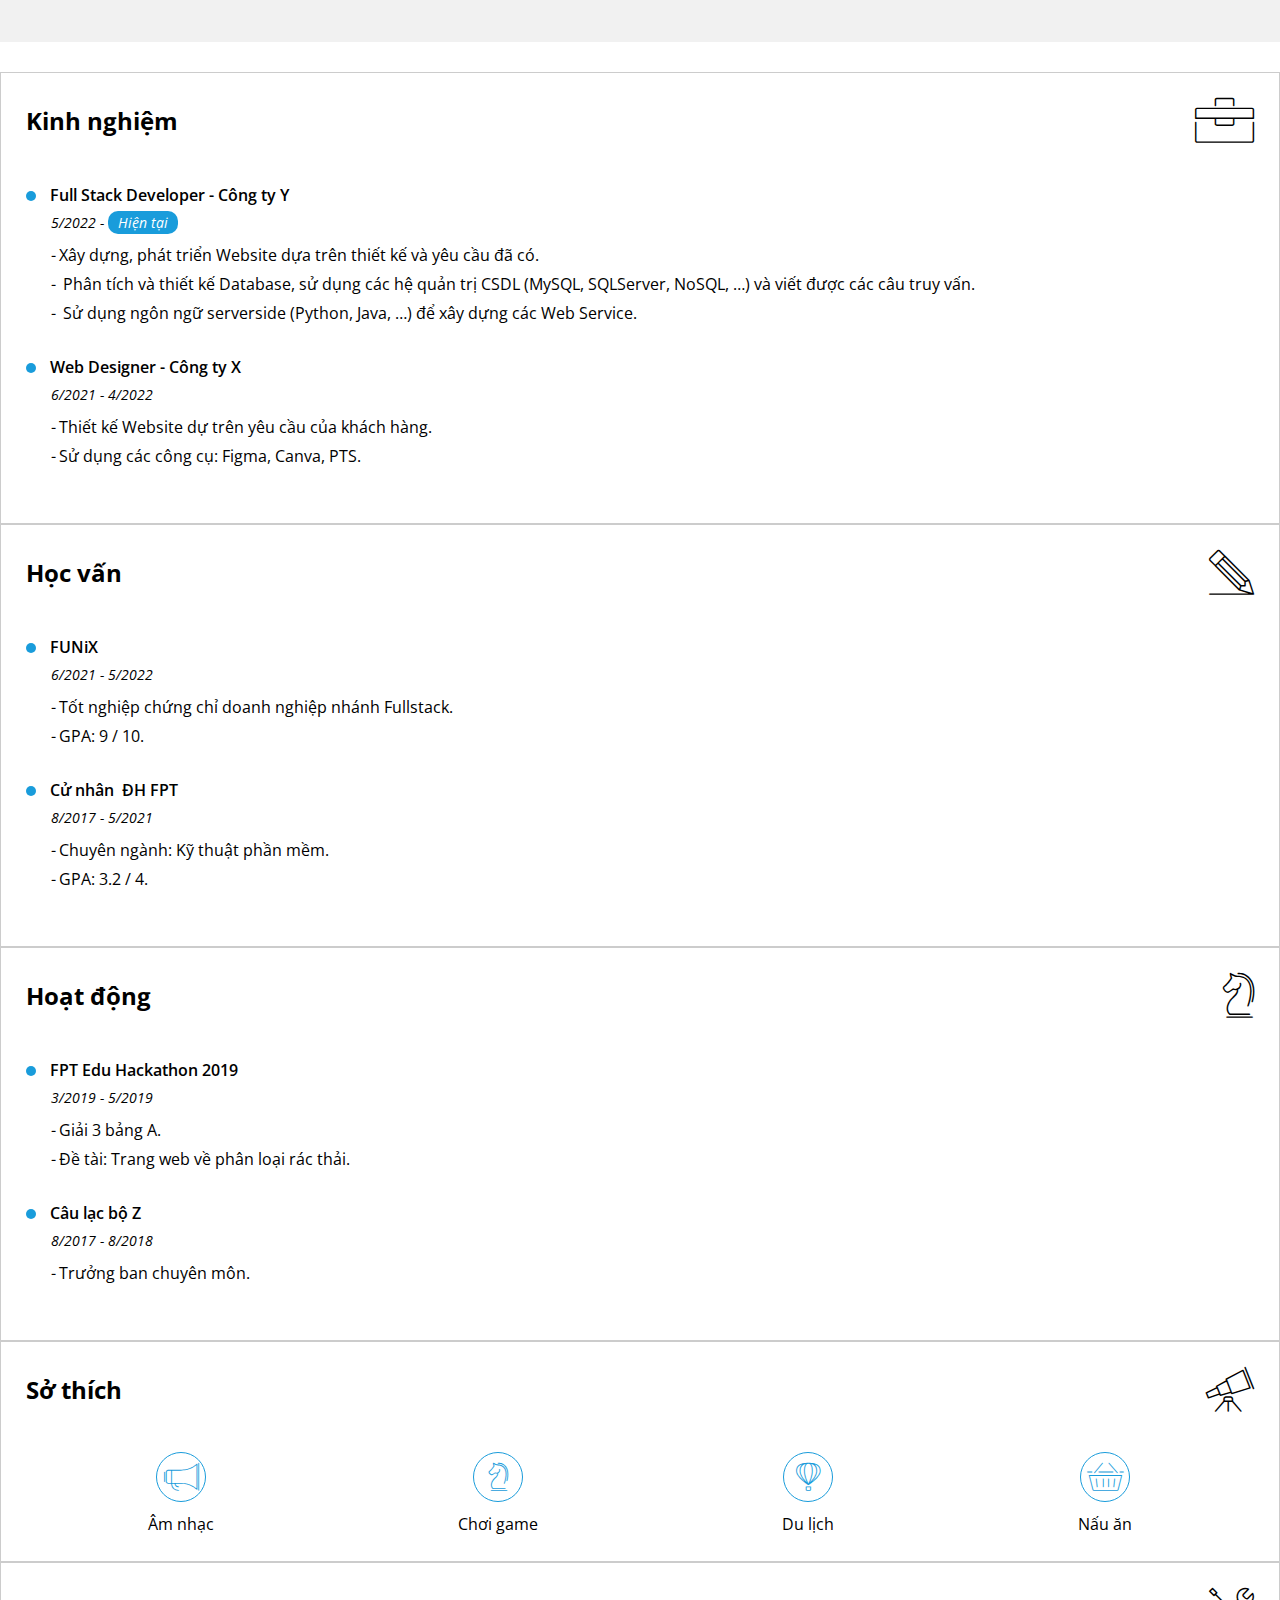
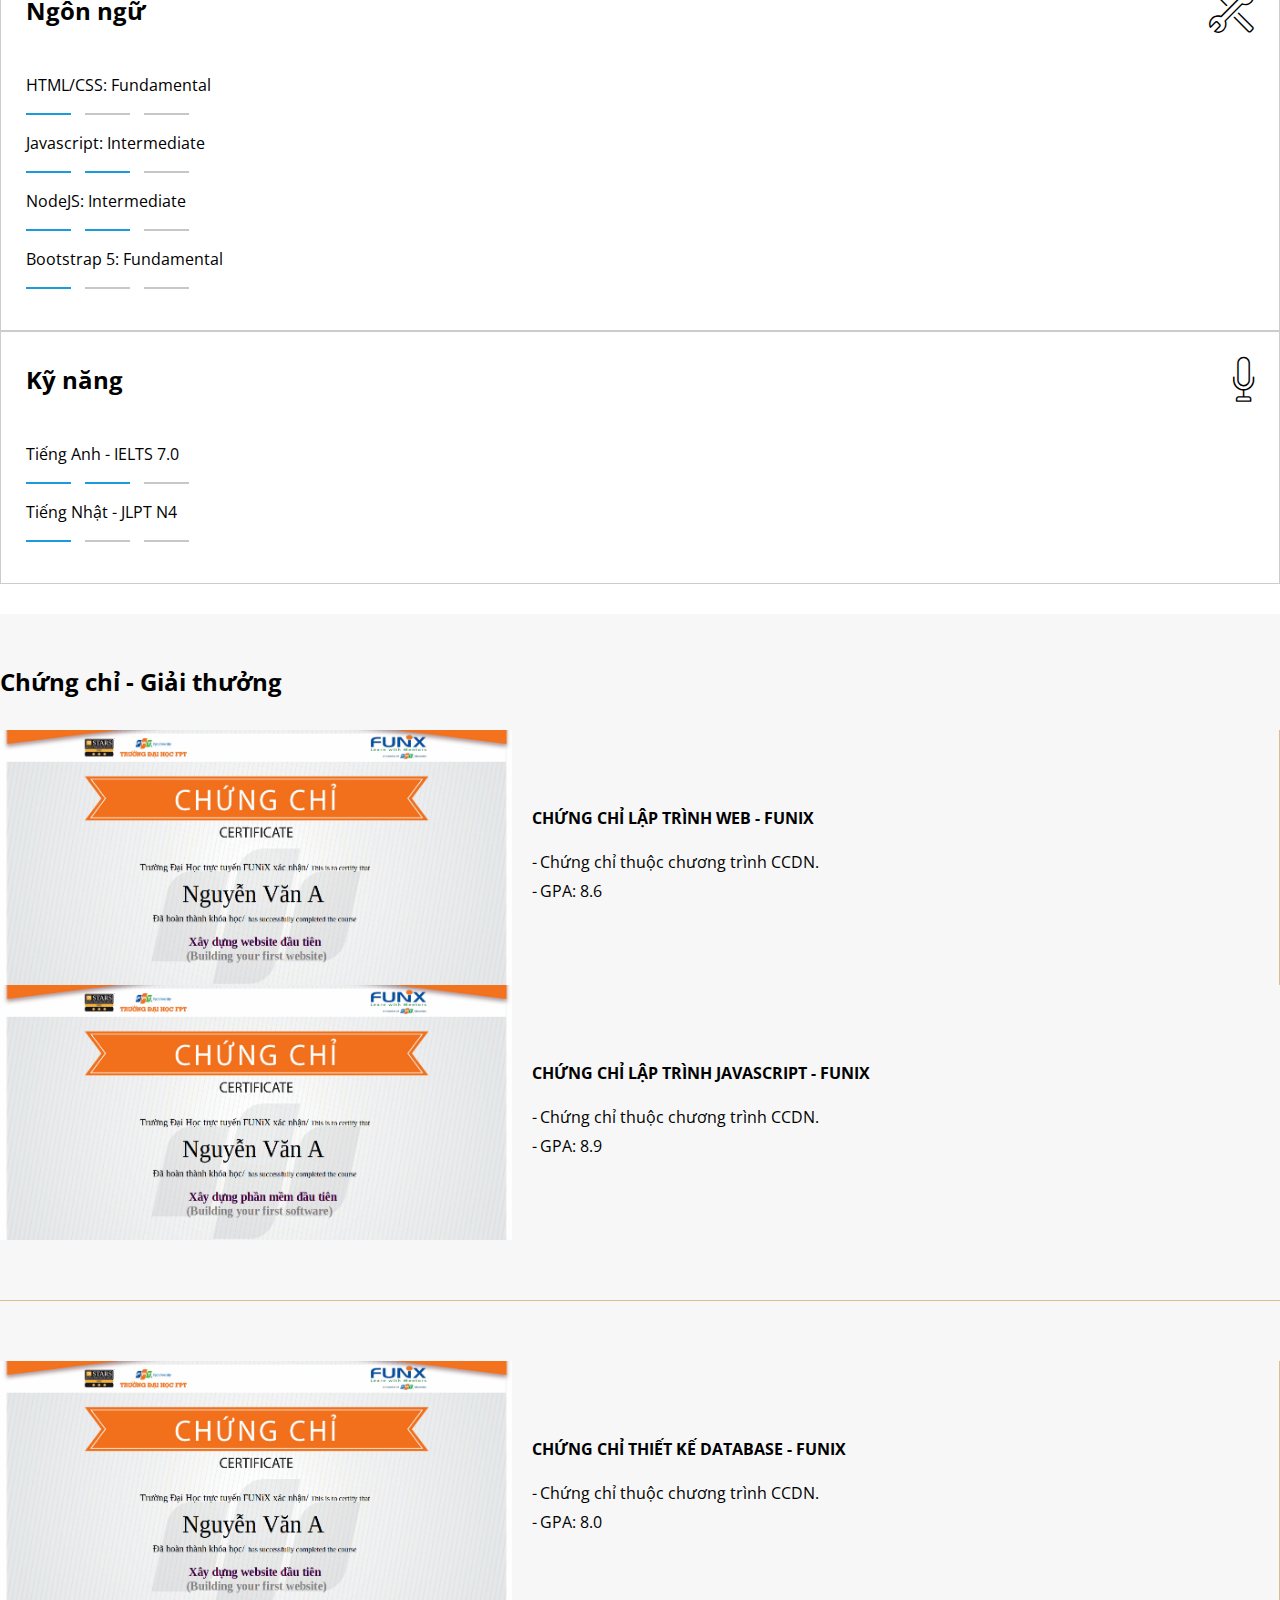
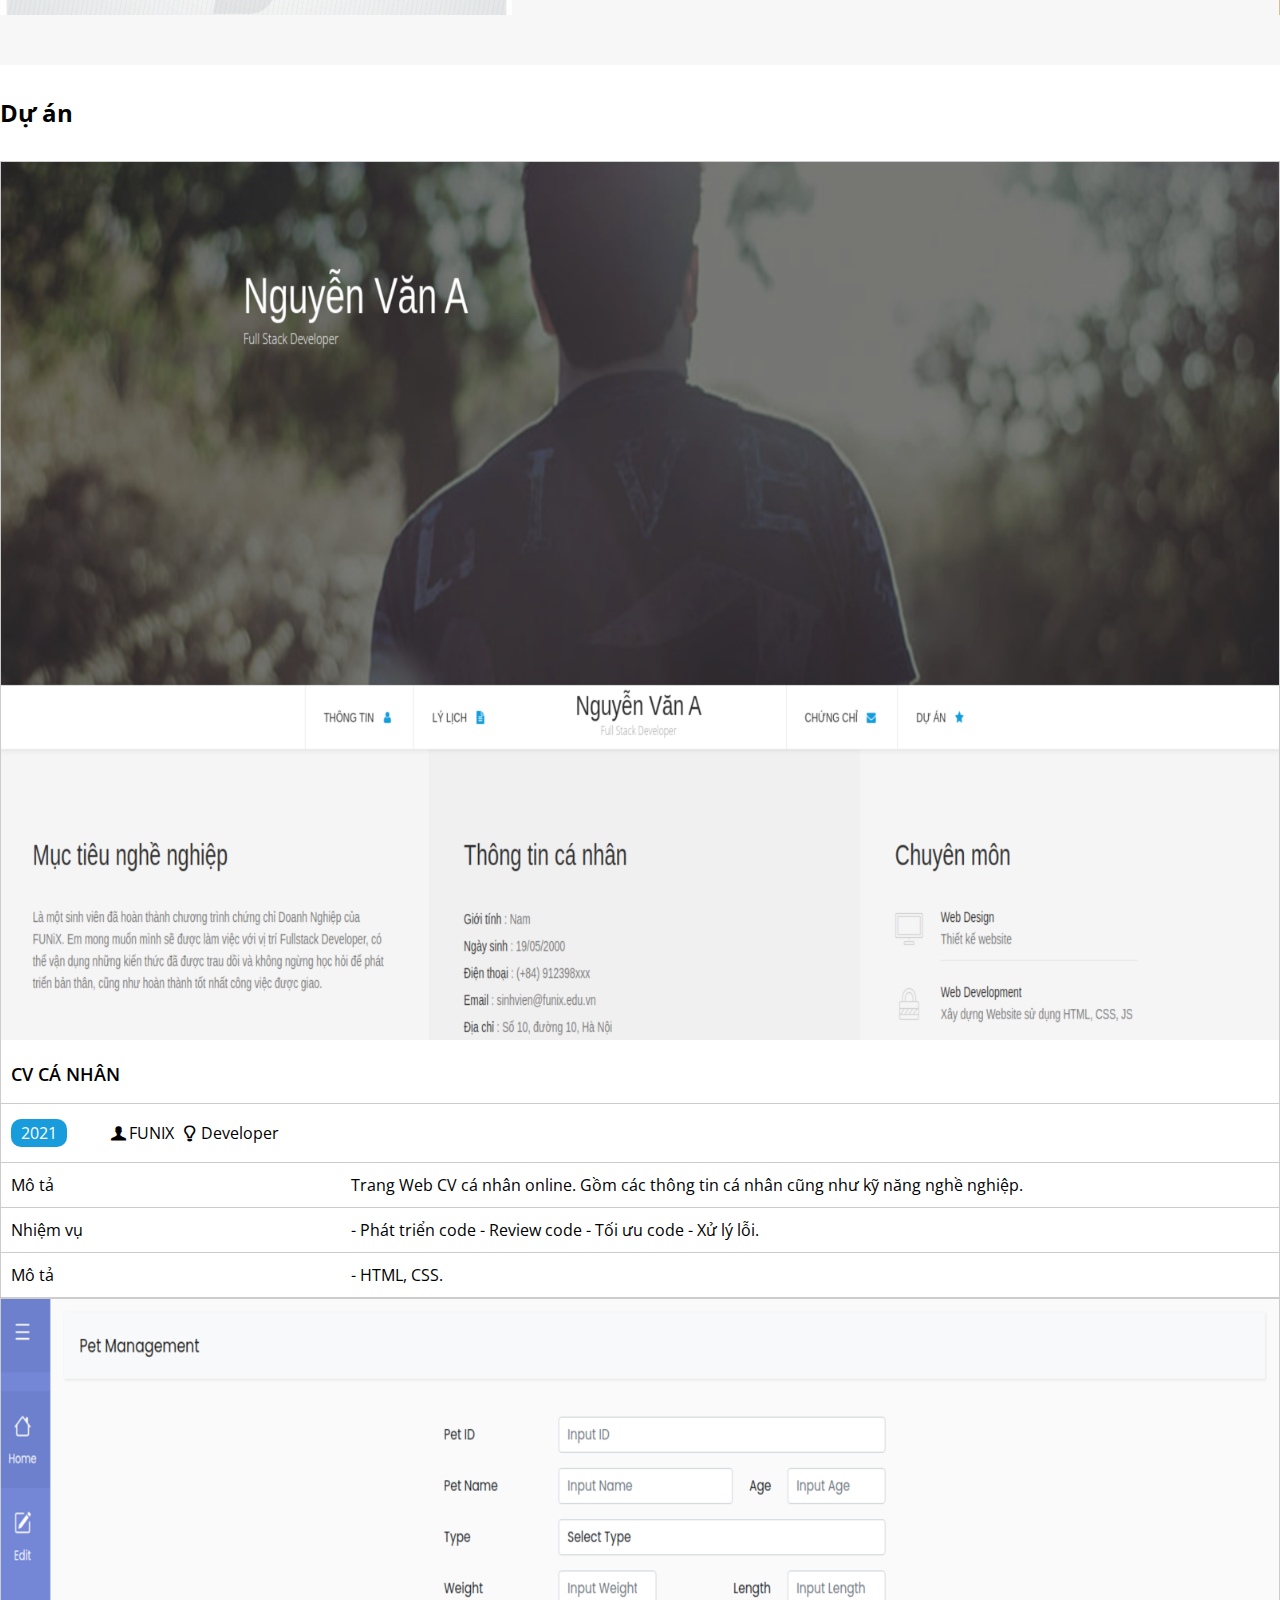
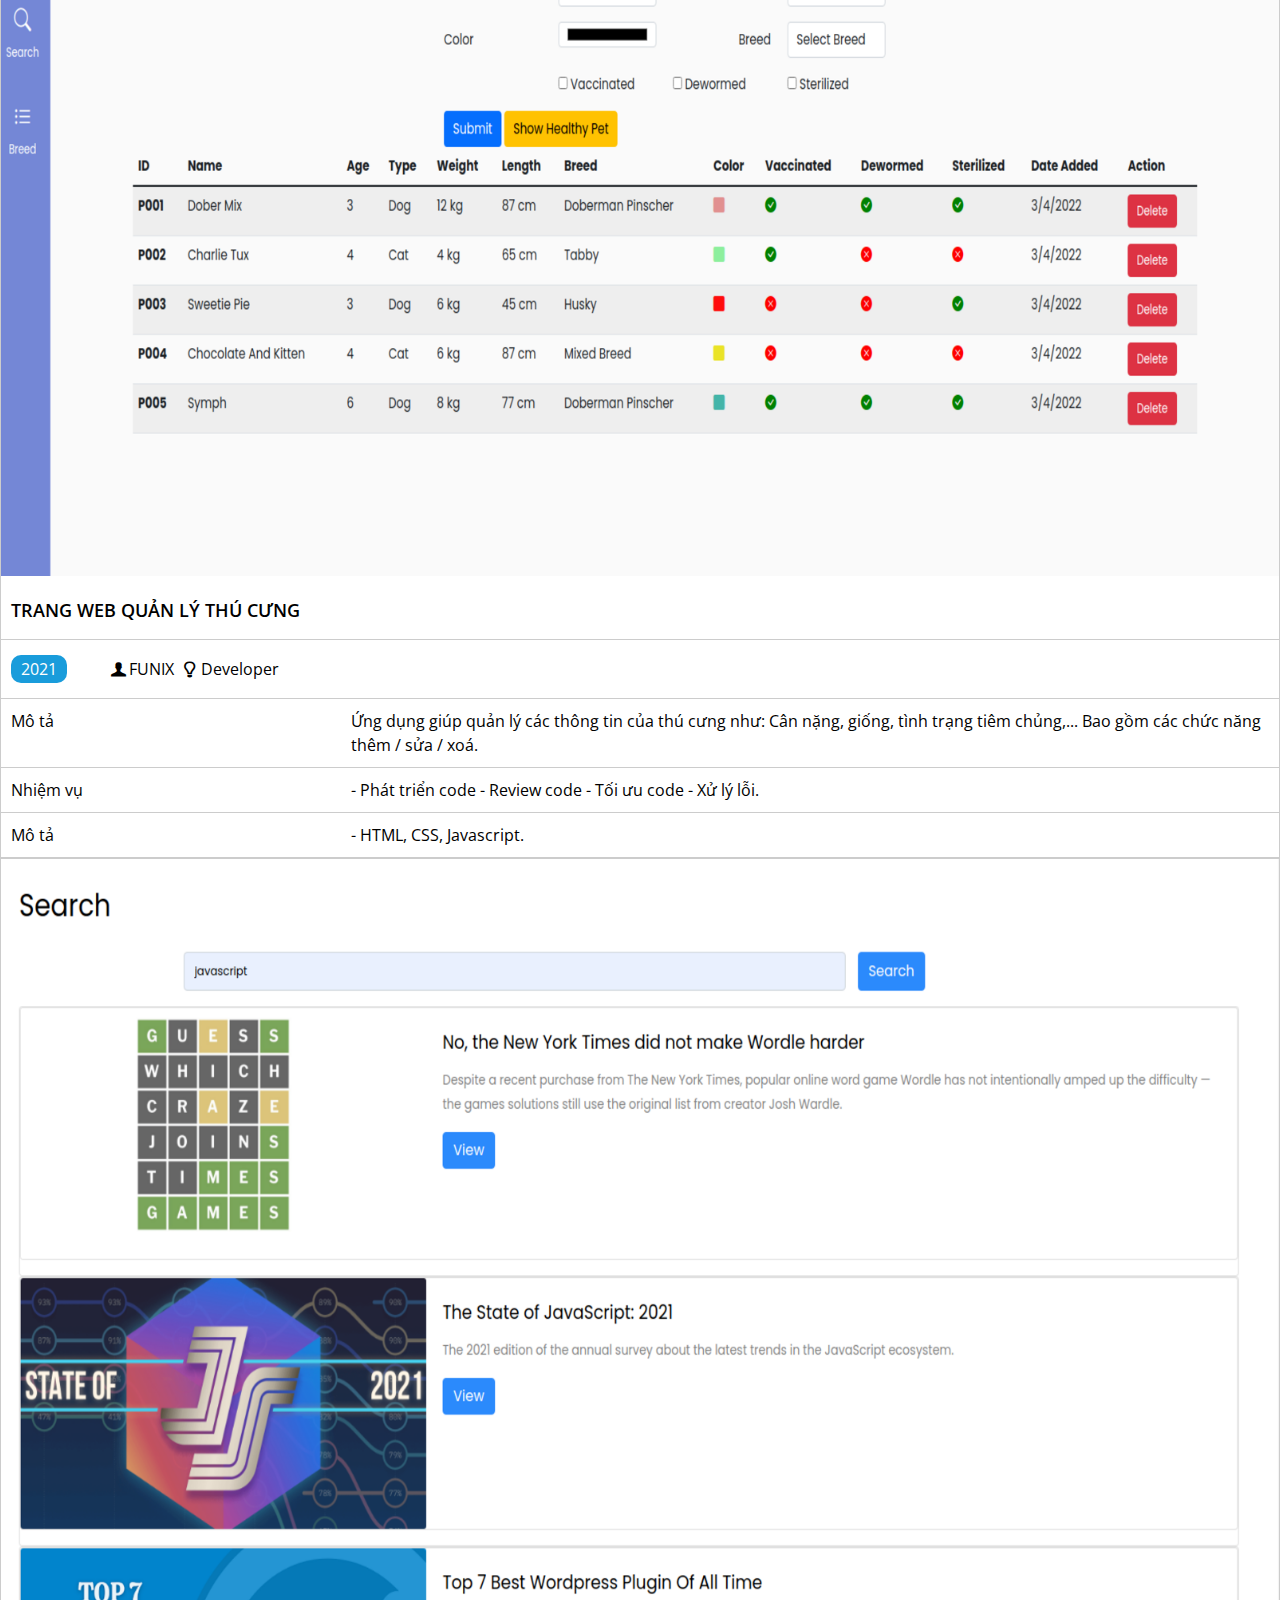
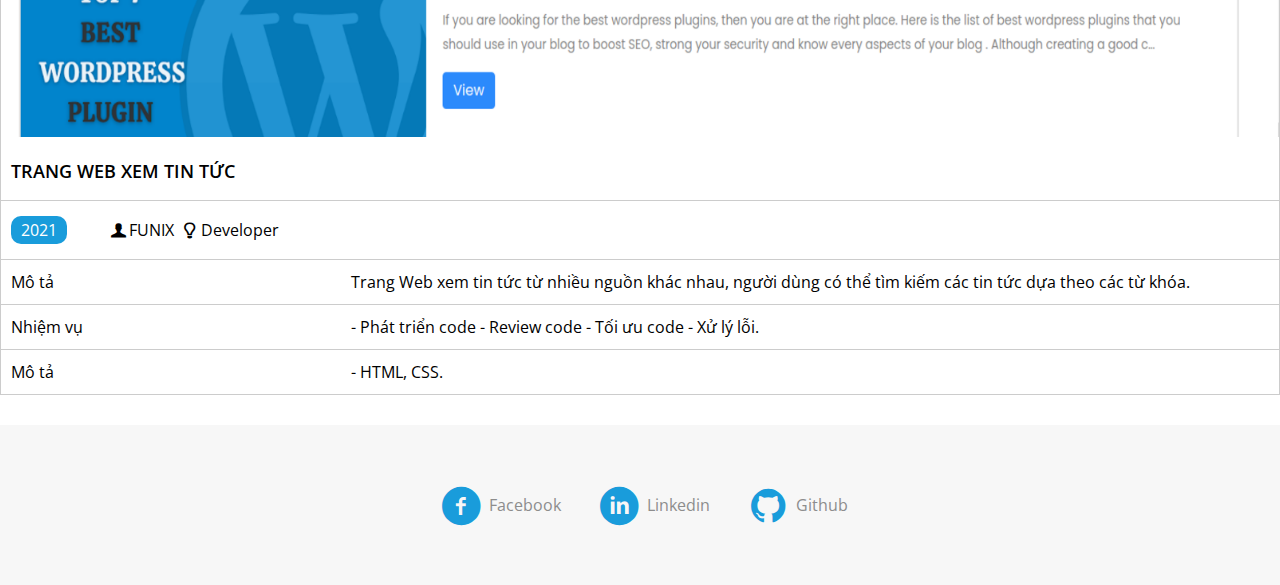
==== commit c29b5b2c: "finish layout for charter" ====
--- a/index.html
+++ b/index.html
@@ -309,7 +309,9 @@
         <div class="project-grid row g-3">
           <div class="col-md-4">
             <div class="project-item h-100">
-              <img src="./images/project_1.png" alt="project image" class="project-image" />
+              <a href="./digital-cv.html">
+                <img src="./images/project_1.png" alt="project image" class="project-image" />
+              </a>
               <h3 class="project-title">cv cá nhân</h3>
               <div class="project-overview">
                 <span class="text-highlight">2021</span>
@@ -337,10 +339,14 @@
               </div>
             </div>
           </div>
+
           <!-- END ONE PROJECT ITEM -->
+
           <div class="col-md-4">
             <div class="project-item h-100">
-              <img src="./images/project_2.png" alt="project image" class="project-image" />
+              <a href="./digital-cv.html">
+                <img src="./images/project_2.png" alt="project image" class="project-image" />
+              </a>
               <h3 class="project-title">trang web quản lý thú cưng</h3>
               <div class="project-overview">
                 <span class="text-highlight">2021</span>
@@ -368,10 +374,14 @@
               </div>
             </div>
           </div>
+
           <!-- END ONE PROJECT ITEM -->
+
           <div class="col-md-4">
             <div class="project-item h-100">
-              <img src="./images/project_3.png" alt="project image" class="project-image" />
+              <a href="./digital-cv.html">
+                <img src="./images/project_3.png" alt="project image" class="project-image" />
+              </a>
               <h3 class="project-title">trang web xem tin tức</h3>
               <div class="project-overview">
                 <span class="text-highlight">2021</span>
@@ -399,6 +409,7 @@
               </div>
             </div>
           </div>
+
           <!-- END ONE PROJECT ITEM -->
         </div>
       </div>
--- a/css/style.css
+++ b/css/style.css
@@ -11,6 +11,10 @@
 ul {
   list-style: none;
   padding-left: 0;
+}
+a {
+  color: #333;
+  text-decoration: none;
 }
 /* UTILITIES CSS */
 .bg-grey {
@@ -80,7 +84,7 @@
 .banner-text h1 {
   font-size: 42px;
 }
-.banner-text span {
+.banner-text p {
   font-size: 18px;
   font-weight: 300;
 }
--- a/css/mobile.css
+++ b/css/mobile.css
@@ -1,6 +1,12 @@
 @media screen and (max-width: 767px) {
   hr {
     display: none;
+  }
+  .banner-text h1 {
+    font-size: 20px;
+  }
+  .banner-text p {
+    font-size: 12px;
   }
   .nav-bar-link {
     border: none;
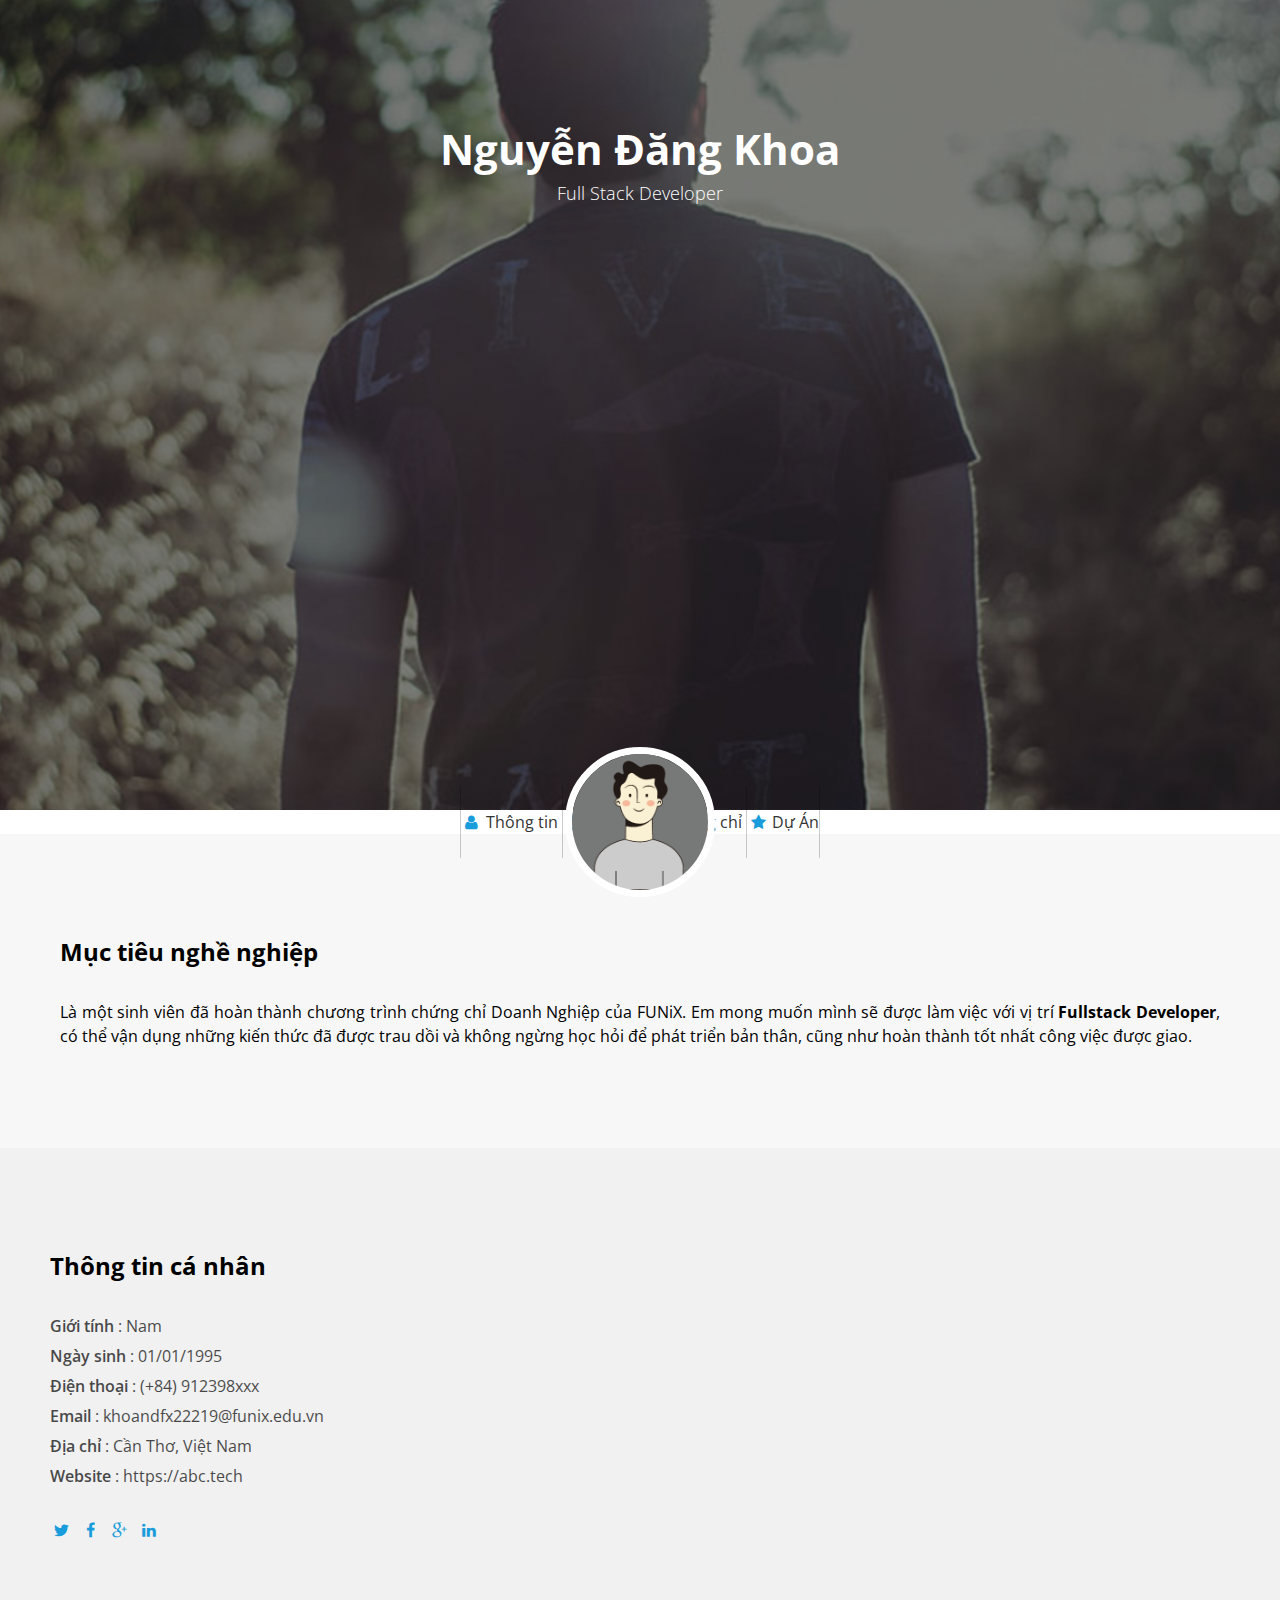
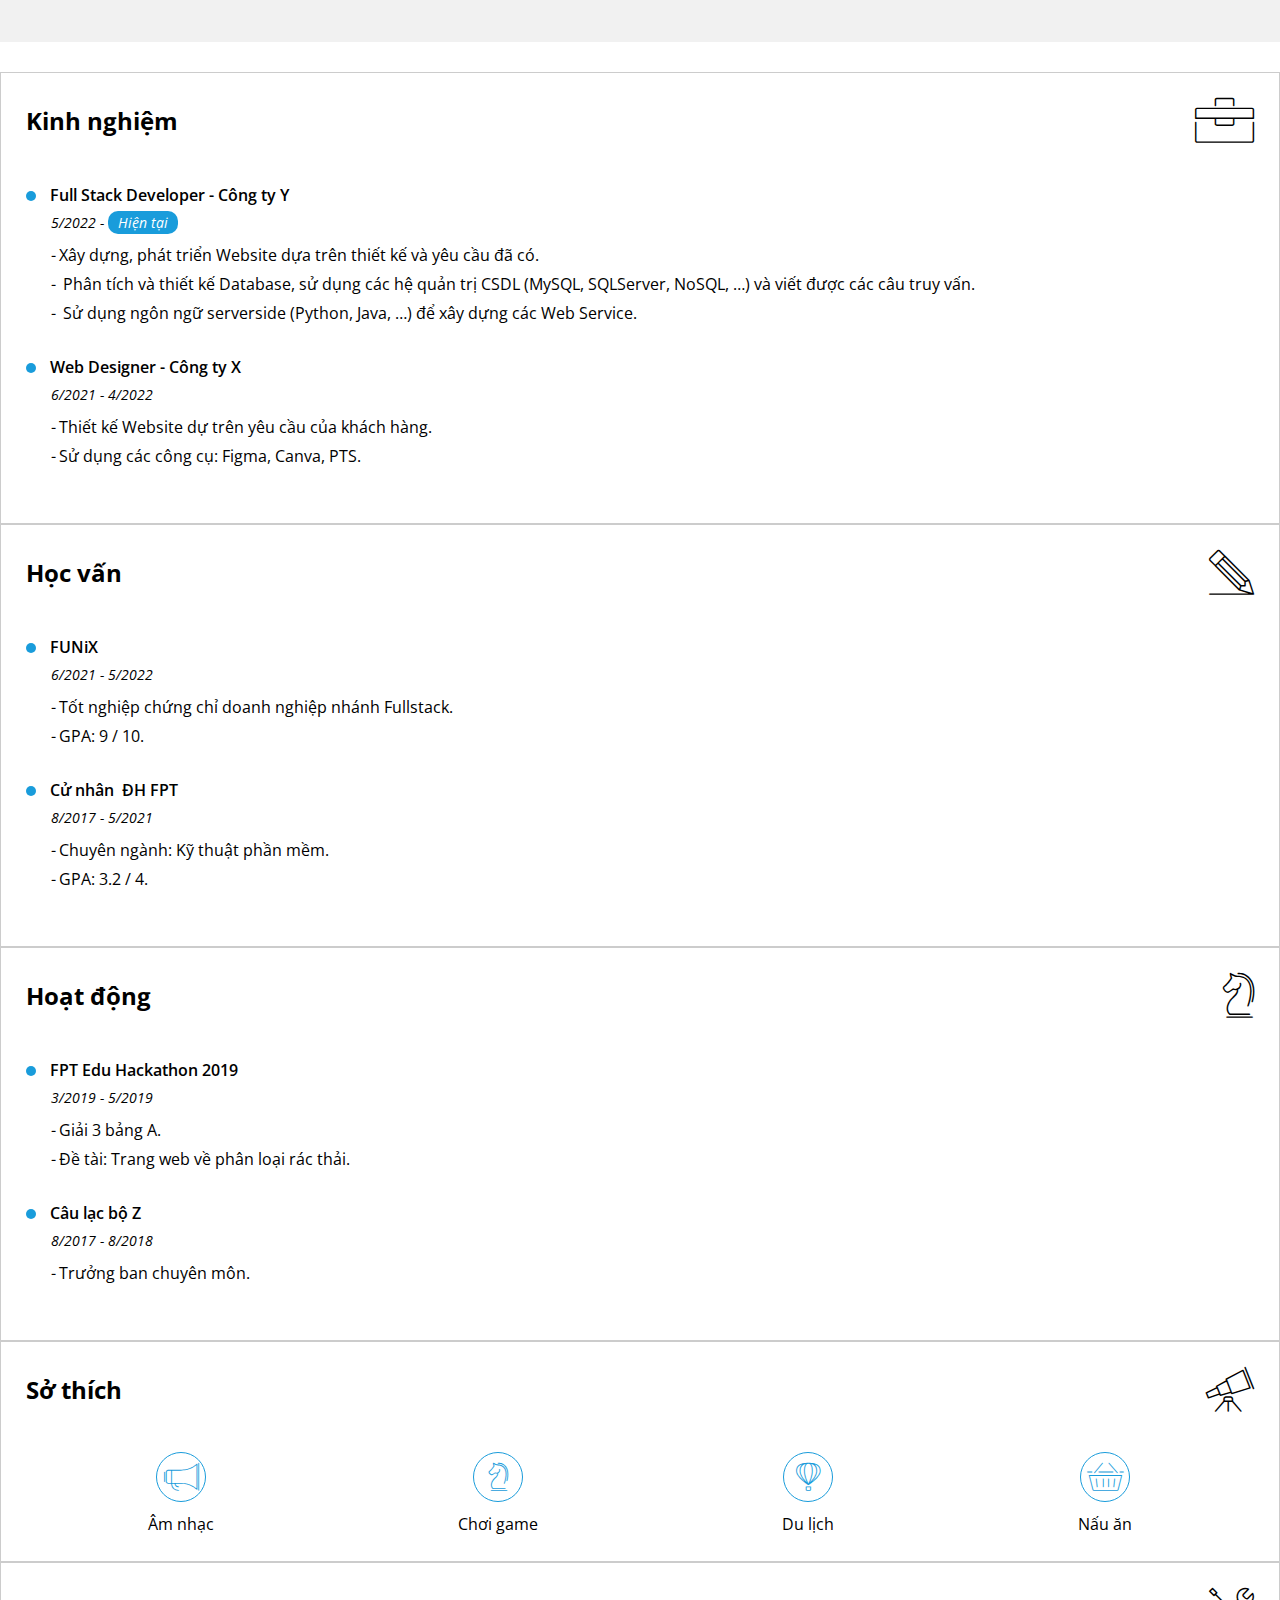
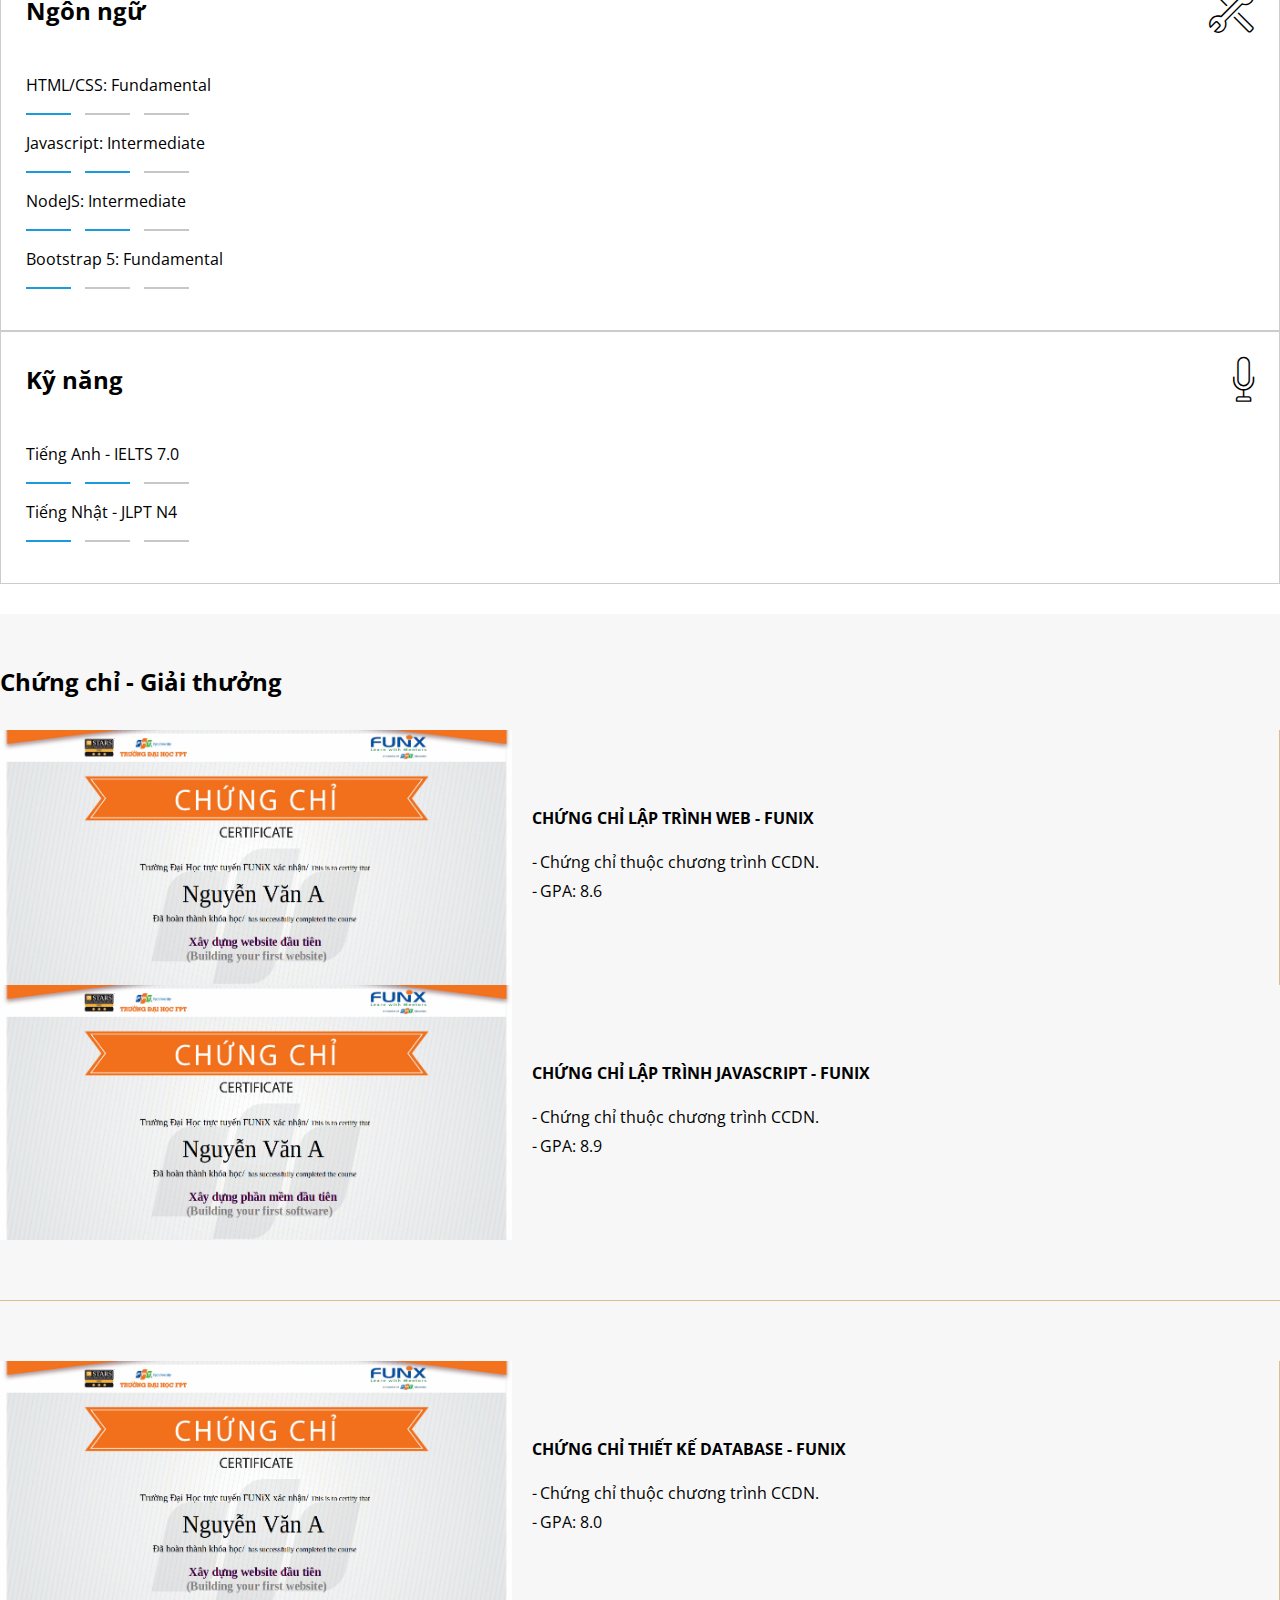
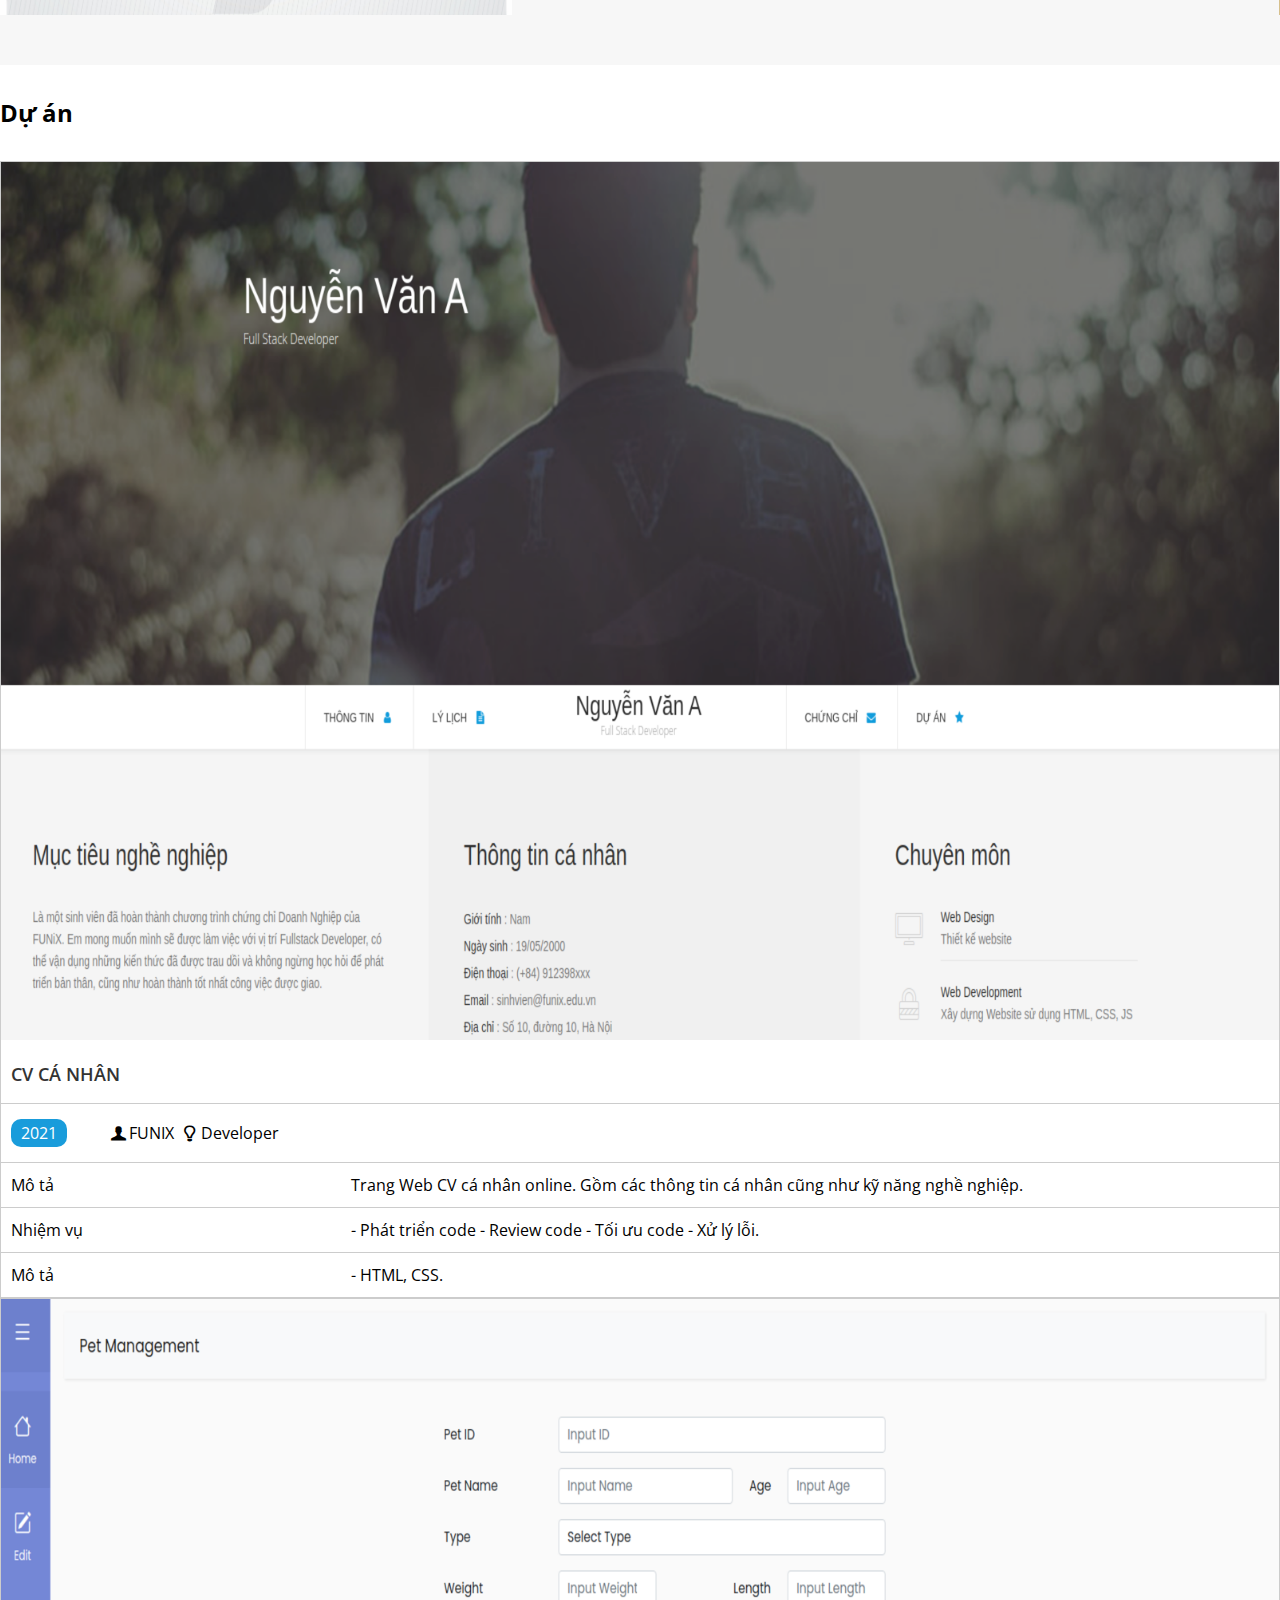
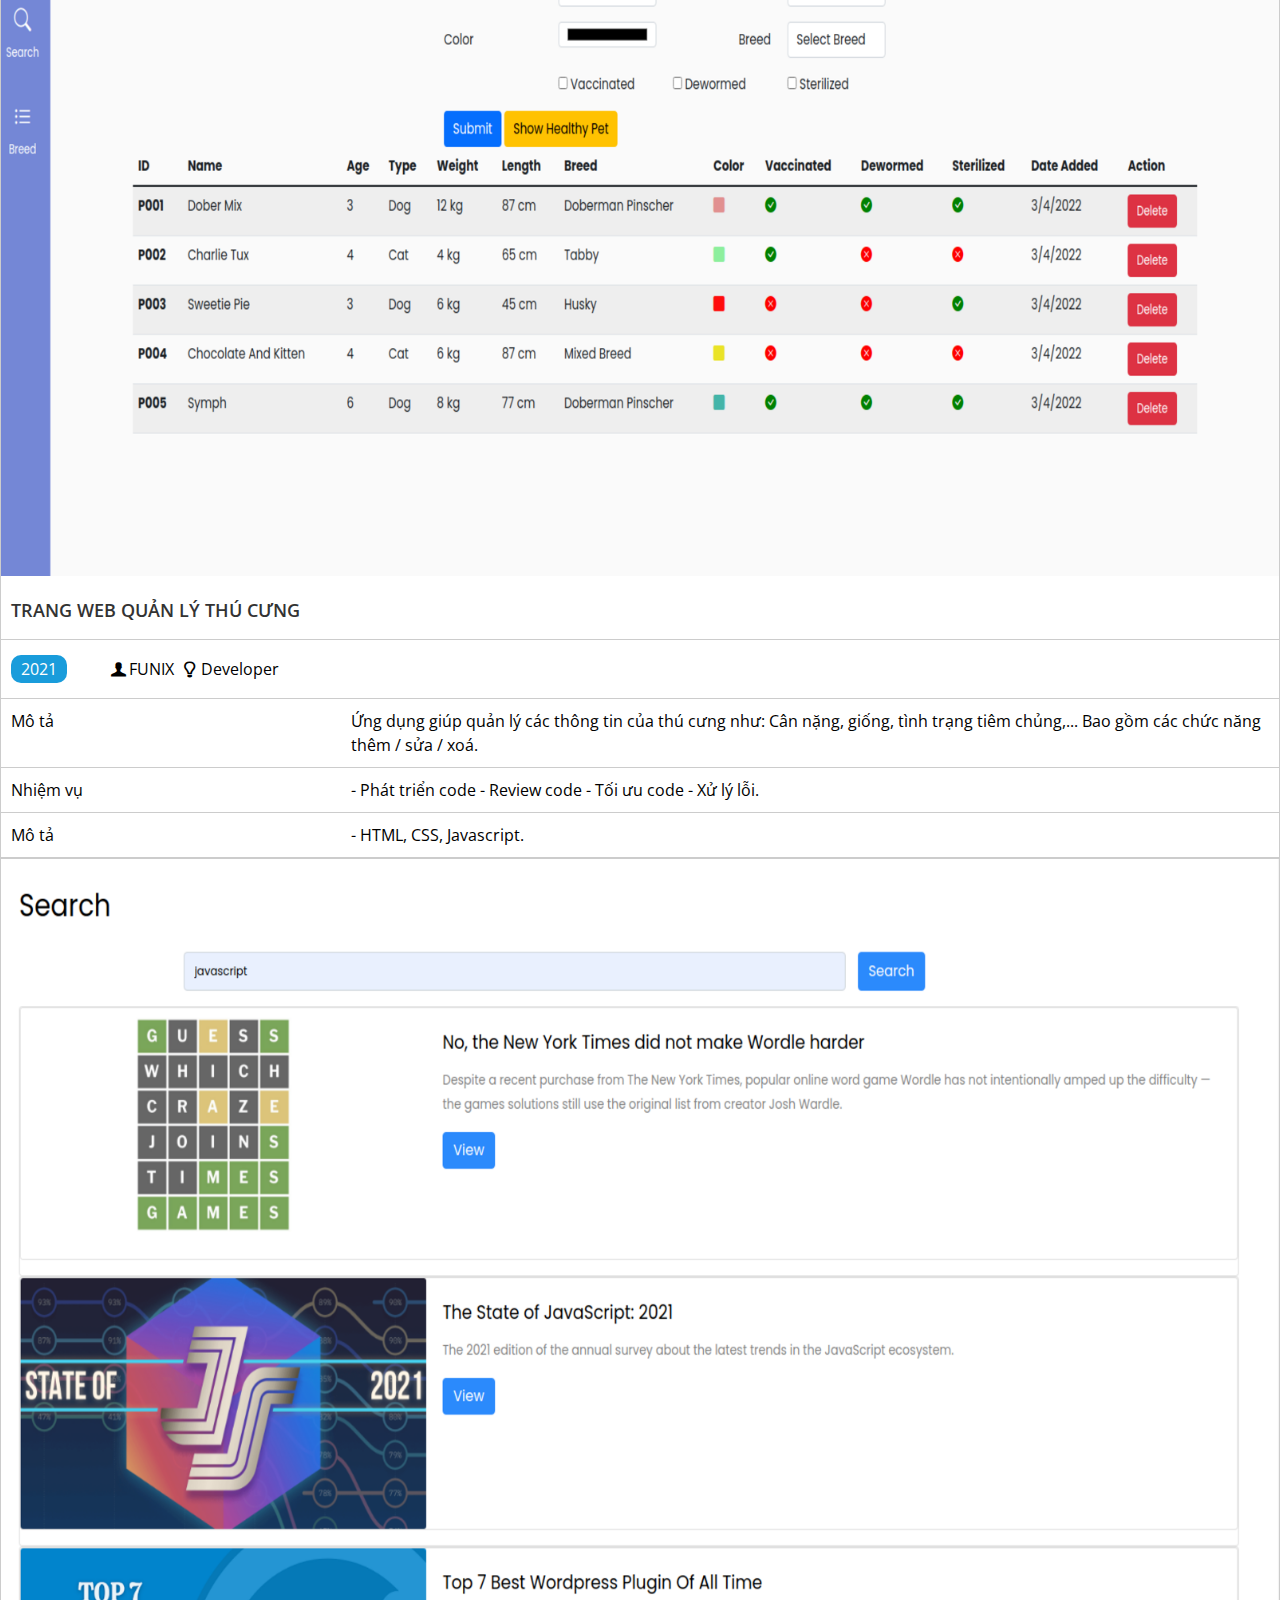
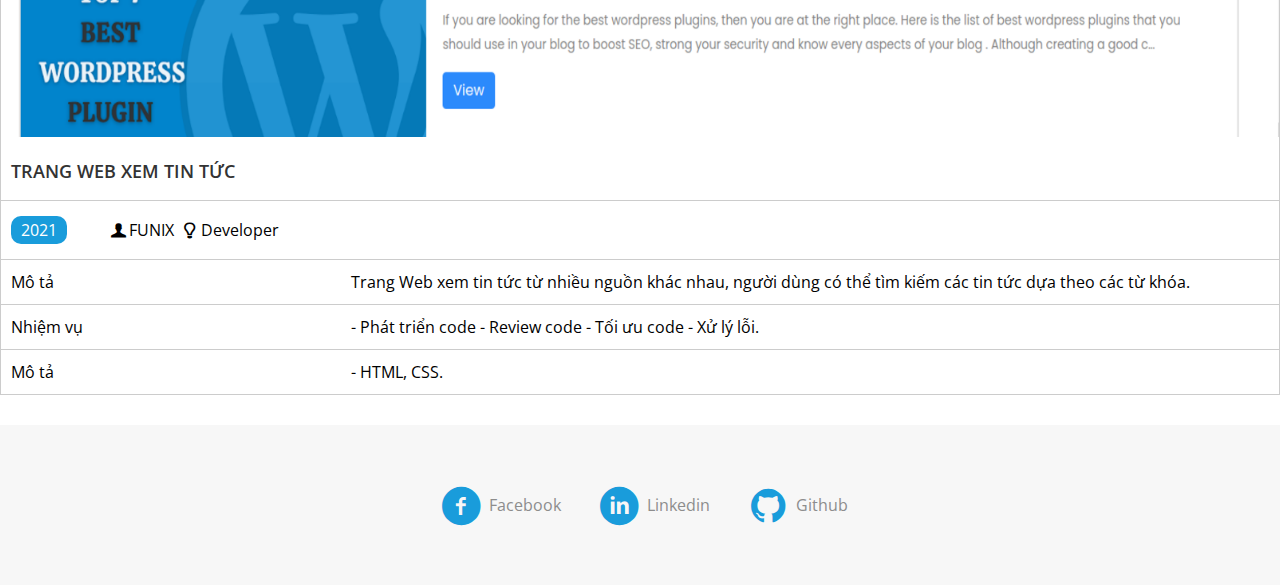
==== commit 73caaf3e: "update" ====
--- a/index.html
+++ b/index.html
@@ -28,10 +28,10 @@
     <section id="nav-bar">
       <nav class="container">
         <div class="row">
-          <span class="nav-bar-link col-lg-2 col-sm-3"
+          <span class="nav-bar-link col-lg-2 col-md-3"
             ><i class="icon icon-user"></i><a href="#">Thông tin</a></span
           >
-          <span class="nav-bar-link col-lg-2 col-sm-3"
+          <span class="nav-bar-link col-lg-2 col-md-3"
             ><i class="icon icon-doc-text-inv"></i><a href="#">Lý lịch</a></span
           >
           <span class="nav-bar-text col-lg-4 d-none d-lg-block">
@@ -39,10 +39,10 @@
             <p>Full Stack Developer</p> -->
             <img src="./images/default-avatar.webp" alt="avatar" class="nav-bar-avatar" />
           </span>
-          <span class="nav-bar-link col-lg-2 col-sm-3"
+          <span class="nav-bar-link col-lg-2 col-md-3"
             ><i class="icon icon-mail-alt"></i><a href="#">Chứng chỉ</a></span
           >
-          <span class="nav-bar-link col-lg-2 col-sm-3"
+          <span class="nav-bar-link col-lg-2 col-md-3"
             ><i class="icon icon-star-1"></i><a href="#">Dự Án</a></span
           >
         </div>
@@ -52,7 +52,7 @@
     <section id="about">
       <div class="about-grid container-fluid">
         <div class="row">
-          <div id="target" class="bg-grey col-sm-6">
+          <div id="target" class="bg-grey col-md-6">
             <h2 class="section-title">Mục tiêu nghề nghiệp</h2>
             <p>
               Là một sinh viên đã hoàn thành chương trình chứng chỉ Doanh Nghiệp của FUNiX. Em mong
@@ -62,7 +62,7 @@
               giao.
             </p>
           </div>
-          <div id="personal-info" class="col-sm-6">
+          <div id="personal-info" class="col-md-6">
             <h2 class="section-title">Thông tin cá nhân</h2>
             <ul class="mt-40 info">
               <li><span class="info-title">Giới tính</span> : Nam</li>
@@ -311,8 +311,9 @@
             <div class="project-item h-100">
               <a href="./digital-cv.html">
                 <img src="./images/project_1.png" alt="project image" class="project-image" />
+                <h3 class="project-title">cv cá nhân</h3>
               </a>
-              <h3 class="project-title">cv cá nhân</h3>
+
               <div class="project-overview">
                 <span class="text-highlight">2021</span>
                 <div class="d-flex flex-column flex-lg-row gap-1 gap-lg-3">
@@ -346,8 +347,9 @@
             <div class="project-item h-100">
               <a href="./digital-cv.html">
                 <img src="./images/project_2.png" alt="project image" class="project-image" />
+                <h3 class="project-title">trang web quản lý thú cưng</h3>
               </a>
-              <h3 class="project-title">trang web quản lý thú cưng</h3>
+
               <div class="project-overview">
                 <span class="text-highlight">2021</span>
                 <div class="d-flex flex-column flex-lg-row gap-1 gap-lg-3">
@@ -381,8 +383,8 @@
             <div class="project-item h-100">
               <a href="./digital-cv.html">
                 <img src="./images/project_3.png" alt="project image" class="project-image" />
+                <h3 class="project-title">trang web xem tin tức</h3>
               </a>
-              <h3 class="project-title">trang web xem tin tức</h3>
               <div class="project-overview">
                 <span class="text-highlight">2021</span>
                 <div class="d-flex flex-column flex-lg-row gap-1 gap-lg-3">
